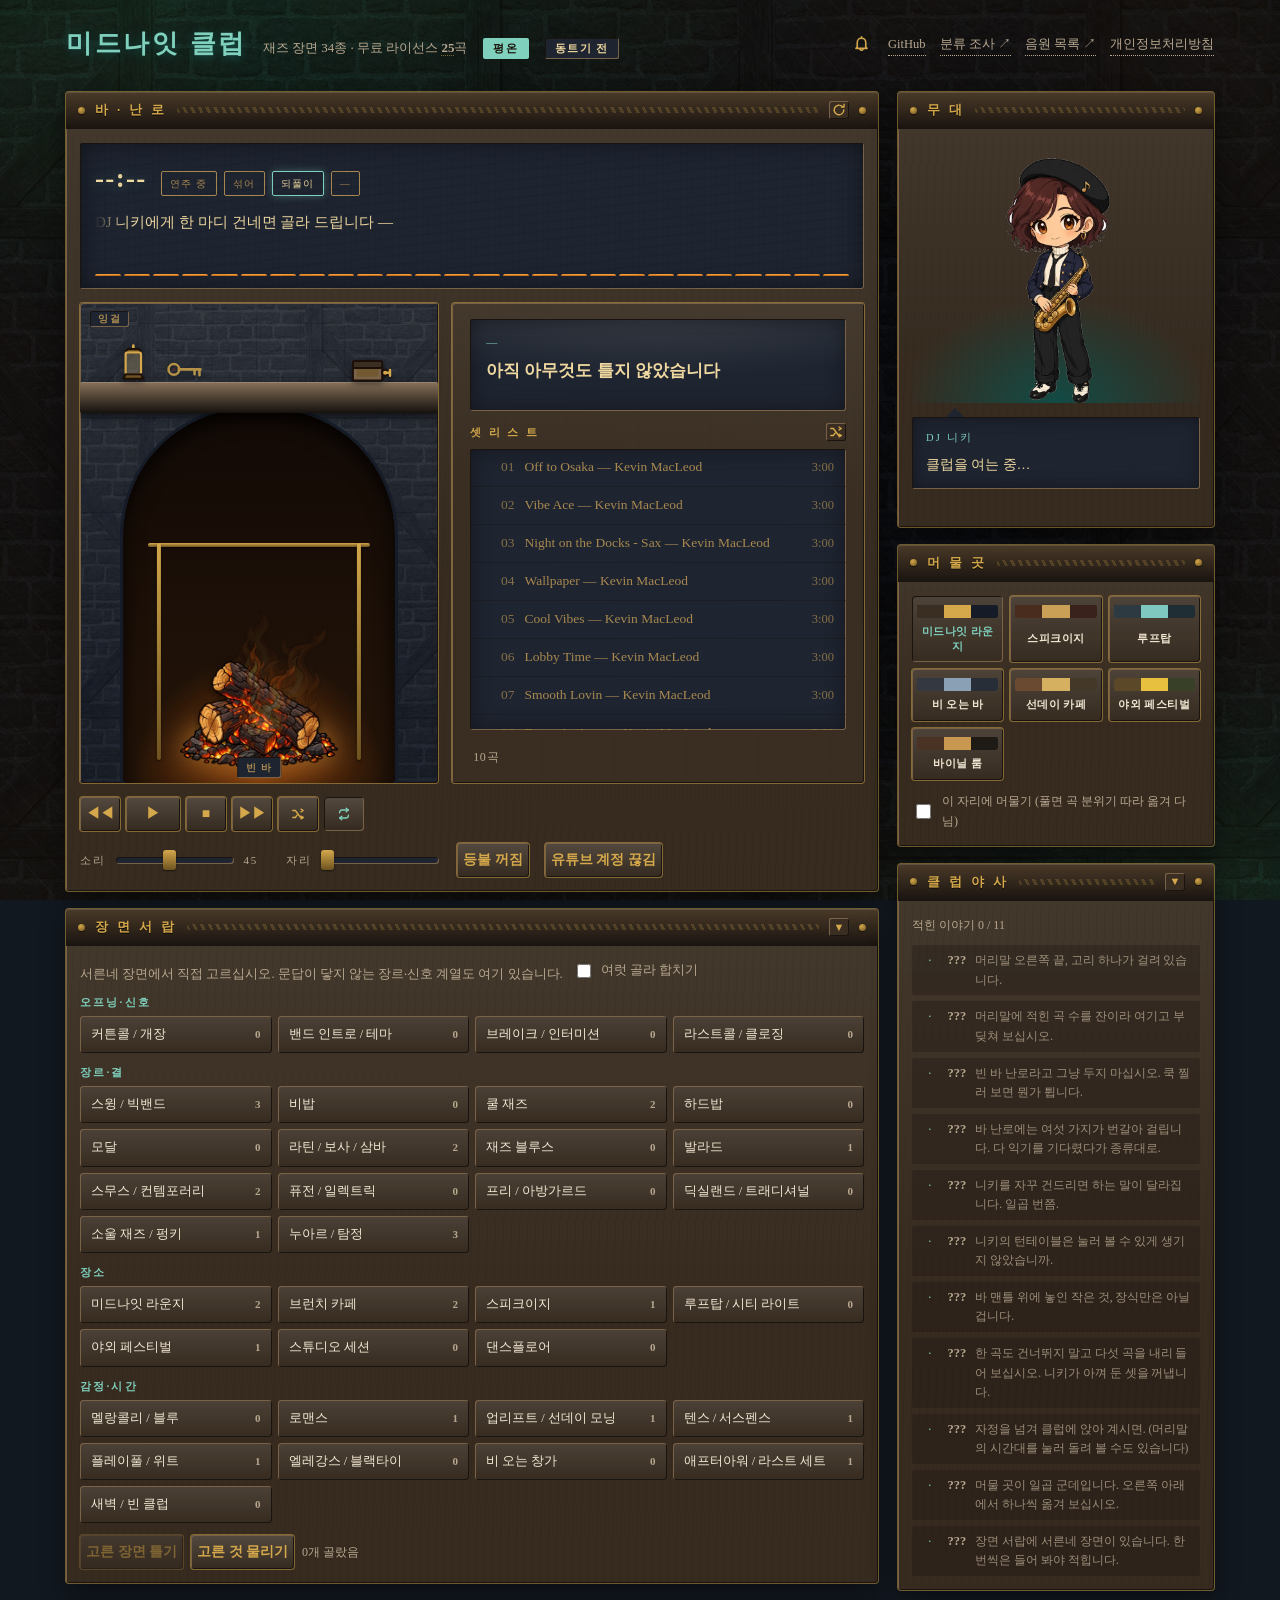
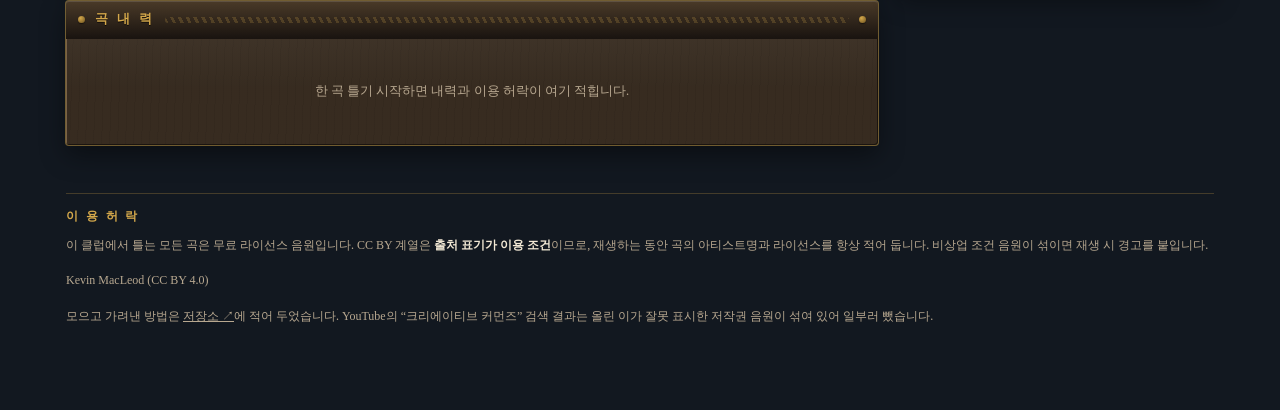
==== index.html @ 1e45d91c "Initial jazz-club remix of rpg-bgm-dj with DJ Nikki. Midnight club shell, 34 jazz scene types, gpt-i" ====
<!DOCTYPE html>
<html lang="ko">
<head>
<meta charset="utf-8">
<meta name="viewport" content="width=device-width, initial-scale=1">
<title>미드나잇 클럽 — 야근용 재즈 BGM DJ</title>
<meta name="description" content="재즈·재즈 인접 분위기 34종을 기반으로, 저작권 문제 없는 무료 라이선스 BGM을 골라 틀어주는 야근용 재즈 BGM DJ. 클럽에 자리 잡은 DJ 니키가 몇 마디 묻고 그 자리에서 셋리스트를 짜 줍니다.">
<meta property="og:title" content="미드나잇 클럽 — DJ 니키">
<meta property="og:description" content="클럽에 앉은 DJ 니키가 골라주는 야근용 재즈 BGM. 머물 곳 7군데, 장면 34종.">
<meta property="og:type" content="website">
<meta property="og:url" content="https://progh2.github.io/jazz-bgm-dj/">
<meta property="og:locale" content="ko_KR">
<meta property="og:image" content="https://progh2.github.io/jazz-bgm-dj/assets/art/promo.jpg">
<meta property="og:image:width" content="1600">
<meta property="og:image:height" content="1000">
<meta name="twitter:card" content="summary_large_image">
<meta name="theme-color" content="#121820">

<!-- 보안 헤더: GitHub Pages는 HTTP 응답 헤더를 설정할 수 없어 meta로 가능한 것만 적용한다.
     frame-ancestors는 meta에서 무시되므로 클릭재킹은 app.js의 프레임 이탈 코드로 막는다.
     HSTS/nosniff/Permissions-Policy는 meta로 지정할 수 없다 (SECURITY.md 참고). -->
<meta http-equiv="Content-Security-Policy" content="
  default-src 'self';
  script-src 'self' https://www.youtube.com https://s.ytimg.com;
  style-src 'self';
  font-src 'self';
  img-src 'self' data: https://i.ytimg.com https://i9.ytimg.com;
  frame-src https://www.youtube-nocookie.com https://www.youtube.com;
  connect-src 'self' https://www.youtube.com https://www.youtube-nocookie.com;
  object-src 'none';
  base-uri 'self';
  form-action 'self';
  upgrade-insecure-requests">
<meta name="referrer" content="strict-origin-when-cross-origin">

<link rel="stylesheet" href="assets/css/tavern.css">
<link rel="icon" href="data:image/svg+xml,<svg xmlns='http://www.w3.org/2000/svg' viewBox='0 0 32 32'><rect width='32' height='32' rx='4' fill='%2333200f'/><path d='M16 25c4 0 7-2.6 7-6 0-4.8-7-11-7-11S9 14.2 9 19c0 3.4 3 6 7 6z' fill='%23d8a544'/></svg>">
</head>
<body>

<a class="skip-link" href="#main">본문으로 건너뛰기</a>

<!-- 화면 낭독기용: 곡이 바뀌면 여기서 읽어 준다 -->
<p id="sr-status" class="sr-only" role="status" aria-live="polite" aria-atomic="true"></p>

<div id="yt-host"><div id="yt-player"></div></div>

<div class="stage">

  <header class="site-head">
    <h1>미드나잇 클럽</h1>
    <span class="tag">재즈 장면 34종 · 무료 라이선스 <strong id="stat-count">—</strong>곡</span>
    <span class="mood-chip" id="mood-chip">평온</span>
    <button class="phase-chip" id="phase-chip" title="지금 클럽의 시각. 눌러서 바꿔 볼 수 있습니다.">—</button>
    <nav class="links">
      <button class="doorbell" id="doorbell" title="문간 종을 울린다" aria-label="문간 종을 울린다"><svg viewBox="0 0 16 16" width="17" height="17" aria-hidden="true" fill="none" stroke="currentColor" stroke-width="1.5" stroke-linecap="round" stroke-linejoin="round"><path d="M4 11V7a4 4 0 0 1 8 0v4l1.2 1.6H2.8z"/><path d="M8 3V1.6"/><path d="M6.6 13.4a1.5 1.5 0 0 0 2.8 0"/></svg></button>
      <a href="https://github.com/progh2/jazz-bgm-dj" target="_blank" rel="noopener">GitHub</a>
      <a href="https://github.com/progh2/jazz-bgm-dj/blob/main/jazz_bgm_by_scene.md" target="_blank" rel="noopener">분류 조사 ↗</a>
      <a href="https://github.com/progh2/jazz-bgm-dj/blob/main/jazz_bgm_free_playlist.md" target="_blank" rel="noopener">음원 목록 ↗</a>
      <a href="privacy.html">개인정보처리방침</a>
    </nav>
  </header>

  <main id="main">

    <!-- 바 난로와 셋리스트 대 -->
    <section class="board" aria-label="바 난로">
      <div class="board-head">
        <span>바 · 난 로</span>
        <span class="rope" aria-hidden="true"></span>
        <button class="board-btn" id="btn-shuffle-all" title="아무 곡이나 마흔 곡 뽑기" aria-label="아무 곡이나 마흔 곡 뽑기"><svg viewBox="0 0 16 16" width="14" height="14" aria-hidden="true" focusable="false" fill="none" stroke="currentColor" stroke-width="1.6" stroke-linecap="round" stroke-linejoin="round"><path d="M13.5 8a5.5 5.5 0 1 1-1.7-4"/><path d="M13.8 1.5v3h-3"/></svg></button>
      </div>
      <div class="board-body">

        <div class="sign">
          <div class="sign-top">
            <span class="sign-time" id="sign-time">--:--</span>
            <div class="sign-tags">
              <span class="sign-tag" id="tag-play">연주 중</span>
              <span class="sign-tag" id="tag-shuffle">섞어</span>
              <span class="sign-tag" id="tag-repeat">되풀이</span>
              <span class="sign-tag" id="tag-scene">—</span>
            </div>
          </div>
          <div class="scroll" id="scroll"><span>클럽을 준비하는 중…</span></div>
          <div class="flames" id="flames" aria-hidden="true"></div>
        </div>

        <div class="hearth-row">
          <div class="hearth" id="hearth" role="button" tabindex="0"
               aria-label="바 난로. 눌러서 불씨를 튀겨 봅니다.">
            <span class="hearth-tag" id="hearth-tag">잉걸</span>
            <!-- 맨틀 위의 태엽 오르골. 장식처럼 놓여 있지만 감아 볼 수 있다.
                 색이 CSS 변수를 물고 있어 머무는 곳을 따라간다. -->
            <!-- 등불 — 화면 켜두기의 상태이자 스위치. 아래 등불 단추와 같은 일을 한다. -->
            <button class="mantel-thing mantel-lantern" id="mantel-lantern" type="button"
                    aria-pressed="false" aria-label="맨틀 위의 등불 — 화면 켜두기"
                    title="등불 — 켜 두면 재생하는 동안 화면이 꺼지지 않습니다">
              <svg viewBox="0 0 26 38" aria-hidden="true">
                <path d="M13 2v4" stroke="var(--metal)" stroke-width="2.4" stroke-linecap="round"/>
                <path d="M6 8h14l-2 -3H8z" fill="var(--metal-dark)" stroke="var(--ink)" stroke-width="1.8" stroke-linejoin="round"/>
                <rect x="6" y="8" width="14" height="20" rx="2"
                      fill="color-mix(in srgb, var(--sign-ink) 26%, transparent)"
                      stroke="var(--metal)" stroke-width="2"/>
                <path class="lamp-flame" d="M13 24c3-3 2.2-6-.1-8-2.2 2-3 5 .1 8z" fill="var(--flame)"/>
                <path d="M6 28h14l2 4H4z" fill="var(--metal-dark)" stroke="var(--ink)" stroke-width="1.8" stroke-linejoin="round"/>
              </svg>
            </button>
            <!-- 놋쇠 열쇠 — 유튜브 계정 연결의 상태이자 스위치. 꽂혀 있으면 연결. -->
            <button class="mantel-thing mantel-key" id="mantel-key" type="button"
                    aria-pressed="false" aria-label="맨틀 위의 열쇠 — 유튜브 계정 연결"
                    title="놋쇠 열쇠 — 유튜브 계정 연결. 프리미엄이면 광고가 빠집니다">
              <svg viewBox="0 0 40 16" aria-hidden="true">
                <circle cx="8" cy="8" r="5.4" fill="none" stroke="var(--metal)" stroke-width="2.6"/>
                <circle class="key-gem" cx="8" cy="8" r="2" fill="#e33"/>
                <path d="M13 8h22M29 8v5M34 8v6" stroke="var(--metal)" stroke-width="2.6" stroke-linecap="round"/>
              </svg>
            </button>
            <button class="mantel-thing" id="mantel-thing" type="button"
                    aria-label="맨틀 위의 태엽 오르골" title="맨틀 위의 작은 상자">
              <svg viewBox="0 0 44 32" aria-hidden="true">
                <rect x="4" y="12" width="30" height="16" rx="2"
                      fill="var(--wood-light)" stroke="var(--ink)" stroke-width="2"/>
                <rect x="4" y="8" width="30" height="7" rx="2"
                      fill="var(--wood)" stroke="var(--ink)" stroke-width="2"/>
                <rect x="8" y="16" width="22" height="8" rx="1"
                      fill="var(--metal-dark)" opacity=".55"/>
                <circle cx="37" cy="20" r="3" fill="var(--metal)" stroke="var(--ink)" stroke-width="1.8"/>
                <path d="M37 20h5" stroke="var(--metal)" stroke-width="2.4" stroke-linecap="round"/>
                <path d="M42 17v6" stroke="var(--metal)" stroke-width="2.4" stroke-linecap="round"/>
              </svg>
            </button>
            <!-- 불이 자리잡는 칸. 난로가 세로로 길어져도 이 칸의 비율은 고정이라
                 장작·걸이대·음식의 자리가 흐트러지지 않는다. 남는 높이는 위쪽
                 여유가 되어 불꽃이 아궁이 천장에 닿지 않는다. -->
            <div class="firebox" aria-hidden="true">
            <div class="sparks"><i></i><i></i><i></i><i></i></div>
            <!-- 불멍용. 불꽃 세 모양을 다섯 자리에 놓되 장작을 사이에 끼운다 —
                 큰 불은 장작 뒤에서 솟고 작은 불이 앞에서 핥아야 깊이가 생긴다.
                 한 장을 반복하면 몇 초만 봐도 같은 실루엣이 도는 게 보인다. -->
            <img class="embers" src="assets/art/hearth-embers.webp" alt="" aria-hidden="true" decoding="async">
            <div class="fire back" aria-hidden="true">
              <img class="f1" src="assets/art/hearth-flame-b.webp" alt="" decoding="async">
              <img class="f2" src="assets/art/hearth-flame-a.webp" alt="" decoding="async">
              <img class="f3" src="assets/art/hearth-flame-c.webp" alt="" decoding="async">
            </div>
            <img class="logs" src="assets/art/hearth-logs.webp" alt="" aria-hidden="true" decoding="async">
            <div class="fire front" aria-hidden="true">
              <img class="f4" src="assets/art/hearth-flame-a.webp" alt="" decoding="async">
              <img class="f5" src="assets/art/hearth-flame-c.webp" alt="" decoding="async">
            </div>
            <!-- 꼬치걸이대. 음식이 공중에 뜨지 않게 받친다. 머무는 곳에 따라
                 쇠 빛이 같이 변해야 해서 그림이 아니라 CSS 로 그린다. -->
            <div class="spit" aria-hidden="true"><i class="bar"></i><i class="leg l"></i><i class="leg r"></i></div>
            <div class="roast" id="roast"></div>
            </div><!-- /firebox -->
            <!-- 난로 그 자리에서 뜨는 한마디. 휴대폰에서는 니키의 말칸이 화면
                 밖에 있어서, 먹었는지 덜 익었는지를 여기서 바로 알려 준다. -->
            <span class="hearth-say" id="hearth-say" role="status" aria-live="polite"></span>
            <span class="hearth-dish" id="hearth-dish">빈 바</span>
          </div>

          <div class="lectern">
            <!-- 셋리스트는 여기, 카드 아래 — 난로가 세로로 길어지며 남던 자리다 -->
            <div class="parchment" id="parchment">
              <span class="scene-name" id="pc-scene">—</span>
              <p class="song" id="pc-song">아직 아무것도 틀지 않았습니다</p>
              <span class="by" id="pc-by"></span>
              <div class="meta" id="pc-meta"></div>
              <a class="pc-src" id="pc-src" href="#" target="_blank"
                 rel="noopener noreferrer external" hidden>원곡 들으러 가기 ↗</a>
            </div>
            <div class="list-head">
              <span>셋 리 스 트</span>
              <button class="board-btn" id="btn-reshuffle" title="순서 섞기" aria-label="순서 섞기"><svg viewBox="0 0 16 16" width="14" height="14" aria-hidden="true" focusable="false" fill="none" stroke="currentColor" stroke-width="1.6" stroke-linecap="round" stroke-linejoin="round"><path d="M2 4h3l6 8h3"/><path d="M2 12h3l2.2-3"/><path d="M11.5 2.5 14 4l-2.5 1.5"/><path d="M11.5 10.5 14 12l-2.5 1.5"/></svg></button>
            </div>
            <div class="songlist" id="songlist" role="listbox" aria-label="셋리스트" tabindex="0"></div>
            <div class="list-foot">
              <span id="list-count">0곡</span>
              <span id="list-desc"></span>
            </div>
          </div>
        </div>

        <div class="controls">
          <button class="tbtn" id="btn-prev"  title="앞 곡"   aria-label="앞 곡">◀◀</button>
          <button class="tbtn wide" id="btn-play" title="재생/멈추기" aria-label="재생">▶</button>
          <button class="tbtn" id="btn-stop"  title="그만"    aria-label="그만">■</button>
          <button class="tbtn" id="btn-next"  title="다음 곡" aria-label="다음 곡">▶▶</button>
          <button class="tbtn" id="btn-shuffle" title="순서 섞기" aria-label="순서 섞기" aria-pressed="false"><svg viewBox="0 0 16 16" width="14" height="14" aria-hidden="true" focusable="false" fill="none" stroke="currentColor" stroke-width="1.6" stroke-linecap="round" stroke-linejoin="round"><path d="M2 4h3l6 8h3"/><path d="M2 12h3l2.2-3"/><path d="M11.5 2.5 14 4l-2.5 1.5"/><path d="M11.5 10.5 14 12l-2.5 1.5"/></svg></button>
          <button class="tbtn" id="btn-repeat"  title="되풀이"   aria-label="되풀이" aria-pressed="true"><svg viewBox="0 0 16 16" width="14" height="14" aria-hidden="true" focusable="false" fill="none" stroke="currentColor" stroke-width="1.6" stroke-linecap="round" stroke-linejoin="round"><path d="M3 6.5V6a2.5 2.5 0 0 1 2.5-2.5H13"/><path d="M10.5 1.5 13 3.5l-2.5 2"/><path d="M13 9.5V10a2.5 2.5 0 0 1-2.5 2.5H3"/><path d="M5.5 14.5 3 12.5l2.5-2"/></svg></button>
        </div>

        <div class="dials">
          <label class="dial">소리
            <input type="range" id="vol" min="0" max="100" value="45" aria-label="소리 크기">
            <span id="vol-num" class="vol-num">45</span>
          </label>
          <label class="dial">자리
            <input type="range" id="seek" min="0" max="1000" value="0" aria-label="재생 위치">
          </label>
          <button class="tbtn" id="btn-wakelock" type="button" aria-pressed="false"
                  title="재생하는 동안 화면이 꺼지지 않게 합니다. 휴대폰에서 화면이 꺼지면 소리가 멎기 때문입니다.">
            등불 <span id="wake-state">꺼짐</span>
          </button>
          <button class="tbtn" id="btn-ytaccount" type="button" aria-pressed="false"
                  title="유튜브 로그인을 임베드에 연결합니다. 프리미엄 계정이면 광고가 빠집니다. 켜면 시청 기록이 내 유튜브 계정에 남습니다.">
            유튜브 계정 <span id="ytacct-state">끊김</span>
          </button>
        </div>

        <p class="mobile-note" id="mobile-note" hidden>
          휴대폰에서는 <strong>다른 앱으로 넘어가면 노래가 멎을 수 있습니다.</strong>
          YouTube가 백그라운드 재생을 Premium 기능으로 묶어 둔 탓입니다.
          Premium 계정이라면 위의 <strong>유튜브 계정</strong>을 연결해 보세요 —
          광고가 빠지고, 삼성 인터넷에서는 백그라운드 재생도 됩니다
          (멎으면 알림의 작은 재생 단추를 한 번 눌러 주세요).
          화면이 꺼져서 멎는 것은 <strong>등불</strong>로 막을 수 있습니다.
          <a href="https://github.com/progh2/jazz-bgm-dj/blob/main/SECURITY.md" target="_blank" rel="noopener">자세히 ↗</a>
        </p>

      </div>
    </section>


    <!-- 장면 서랍 -->
    <section class="board" aria-label="장면 고르기">
      <div class="board-head">
        <span>장 면 서 랍</span>
        <span class="rope" aria-hidden="true"></span>
        <button class="board-btn" id="btn-scenes-toggle" aria-expanded="false"
                aria-controls="scene-browser" title="열기/닫기">▼</button>
      </div>
      <div class="board-body">
        <p class="scene-intro">
          서른네 장면에서 직접 고르십시오. 문답이 닿지 않는 장르·신호 계열도 여기 있습니다.
          <label class="scene-multi">
            <input type="checkbox" id="scene-multi"> 여럿 골라 합치기
          </label>
        </p>
        <div id="scene-browser" class="scene-browser" hidden></div>
        <div class="scene-actions" id="scene-actions" hidden>
          <button class="tbtn" id="btn-scene-play" type="button">고른 장면 틀기</button>
          <button class="tbtn" id="btn-scene-clear" type="button">고른 것 물리기</button>
          <span class="scene-picked" id="scene-picked">0개 골랐음</span>
        </div>
      </div>
    </section>

    <!-- 곡 내력 -->
    <section class="board" aria-label="곡 내력">
      <div class="board-head"><span>곡 내 력</span><span class="rope" aria-hidden="true"></span></div>
      <div class="board-body ledger" id="ledger">
        <p class="empty">한 곡 틀기 시작하면 내력과 이용 허락이 여기 적힙니다.</p>
      </div>
    </section>

  </main>

  <!-- ===== 무대 ===== -->
  <aside class="stage-side">

    <section class="board" aria-label="DJ 니키">
      <div class="board-head"><span>무 대</span><span class="rope" aria-hidden="true"></span></div>
      <div class="board-body">
        <div class="bard-wrap">
          <div class="bard-stage" id="bard-stage" data-state="idle"
               role="button" tabindex="0" aria-label="DJ 니키에게 말을 건다"></div>
          <!-- 턴테이블 자리. DJ가 그림이 된 뒤로 눌러 볼 만한 요소가 따로 없어서,
               그림에서 덱이 있는 칸에 투명한 단추를 얹는다. 무대의 innerHTML 은
               상태가 바뀔 때마다 갈리므로 안에 두지 않고 형제로 둔다. -->
          <button class="lute-spot" id="lute-spot" type="button"
                  aria-label="니키의 턴테이블을 건드려 셋을 청한다"
                  title="턴테이블을 건드려 본다 — 니키가 지금 시각에 어울리는 셋리스트를 짜 줍니다"></button>
        </div>
        <div class="note" id="note">
          <span class="who" id="bard-name">DJ 니키</span>
          <span id="note-text">클럽을 여는 중…</span>
        </div>
        <div class="ask" id="ask"></div>
        <div class="ask-beads" id="ask-beads" aria-hidden="true"></div>
      </div>
    </section>

    <section class="board" aria-label="머물 곳">
      <div class="board-head"><span>머 물 곳</span><span class="rope" aria-hidden="true"></span></div>
      <div class="board-body">
        <div class="hall-grid" id="hall-grid"></div>
        <label class="hall-lock">
          <input type="checkbox" id="hall-lock">
          <span>이 자리에 머물기 (풀면 곡 분위기 따라 옮겨 다님)</span>
        </label>
      </div>
    </section>

    <section class="board" aria-label="클럽 야사">
      <div class="board-head">
        <span>클 럽 야 사</span>
        <span class="rope" aria-hidden="true"></span>
        <button class="board-btn" id="btn-ledger-toggle" aria-expanded="false"
                aria-controls="secret-list" title="열기/닫기">▼</button>
      </div>
      <div class="board-body">
        <p class="secret-count" id="secret-count">— / —</p>
        <div class="ledger-secrets" id="secret-list" hidden></div>
      </div>
    </section>

  </aside>

  <footer class="credits">
    <h2>이 용 허 락</h2>
    <p>
      이 클럽에서 틀는 모든 곡은 무료 라이선스 음원입니다. CC BY 계열은 <strong>출처 표기가 이용 조건</strong>이므로,
      재생하는 동안 곡의 아티스트명과 라이선스를 항상 적어 둡니다.
      비상업 조건 음원이 섞이면 재생 시 경고를 붙입니다.
    </p>
    <p id="credit-list"></p>
    <p>
      모으고 가려낸 방법은 <a href="https://github.com/progh2/jazz-bgm-dj" target="_blank" rel="noopener">저장소 ↗</a>에 적어 두었습니다.
      YouTube의 “크리에이티브 커먼즈” 검색 결과는 올린 이가 잘못 표시한 저작권 음원이 섞여 있어 일부러 뺐습니다.
    </p>
  </footer>

</div>

<script src="https://www.youtube.com/iframe_api"></script>
<script type="module" src="assets/js/app.js"></script>
</body>
</html>
---- assets/css/tavern.css ----
/* tavern.css — 미드나잇 재즈 클럽.
 *
 * 재질은 나무와 돌 둘뿐이다. 나뭇결은 각도를 달리한 repeating-linear-gradient 를 겹쳐 내고,
 * 돌은 그림 한 장(assets/art/wall-stone.webp)을 soft-light 로 얹어 결만 빌려 온다.
 * 색은 여전히 --stone-dark 가 내므로, 그림을 깔아도 일곱 장소를 그대로 갈아입는다.
 *
 * 조명 원칙 하나: **글자와 가구는 어둡게 하지 않는다.** (assets/js/hearth.js 참고)
 * 새벽에 켜 두고 일하는 쓰임이라 분위기 낸다고 읽기 어려워지면 앞뒤가 바뀐다.
 * 어두워지는 것은 벽과 클럽 가장자리뿐이다.
 *
 * 기본값은 미드나잇 라운지(navy/amber). halls.js 가 덮어쓴다.
 */

:root {
  /* 장소가 덮어쓴다 (assets/js/halls.js) — midnight_lounge 기본 */
  --wood:       #3a2e22;
  --wood-light: #7a6248;
  --wood-dark:  #1a1410;
  --stone:      #2a3344;
  --stone-dark: #151c28;
  --metal:      #d4a84b;
  --metal-dark: #6e5320;
  --sign-bg:    #1e2430;
  --sign-ink:   #f0d9a0;
  --sign-dim:   #a88850;
  --beam:       linear-gradient(180deg, #4a3a28, #1a1410);
  --text:       #f2e8d4;
  --text-dim:   #b8a890;
  --page-bg:    #121820;

  /* 분위기가 덮어쓴다 (assets/js/moods.js) */
  --accent:      #d8a544;
  --accent-deep: #4a2f10;
  --accent-glow: #ffe1a4;
  --ember:       #b55a1e;
  /* 불꽃은 장소가 정한다. 분위기(무드) 색을 따라가면 청록색 불이 되어 버린다. */
  --flame:       #ffb445;
  --flame-low:   #c25a12;

  --ink: #1b0f07;

  /* 모서리 — 나무에 닿는 빛과 그늘 */
  --edge-out: inset 1px 1px 0 var(--wood-light), inset -1px -1px 0 var(--wood-dark);
  --edge-in:  inset -1px -1px 0 var(--wood-light), inset 1px 1px 0 var(--wood-dark);
  --gilt: 0 0 0 1px color-mix(in srgb, var(--metal) 50%, transparent);

  /* 글꼴 되돌림은 글자 단위로 일어난다 — 한글은 앞쪽 명조에서 받고,
     앞쪽 한글 글꼴에 없는 가나·한자는 뒤쪽 일본어 명조로 넘어간다.
     곡의 절반 가까이가 일본 작곡가 것이라 일본어 명조가 반드시 있어야 한다.
     (魔王魂 · 森田交一 · しゃろう …) 없으면 제목이 네모로 뜬다.
     자체 호스팅은 하지 않는다. 서브셋해도 한자 때문에 한 벌에 500KB 라
     페이지 전체(140KB)보다 무거워진다. */
  --font-ko: "Iropke Batang", "Noto Serif KR", "Noto Serif CJK KR",
             "Nanum Myeongjo", "Apple SD Gothic Neo", "Batang";
  --font-ja: "Hiragino Mincho ProN", "Hiragino Mincho Pro", "Yu Mincho", "YuMincho",
             "Noto Serif JP", "Noto Serif CJK JP", "Source Han Serif JP",
             "IPAexMincho", "MS PMincho", "MS Mincho";

  --font-display: var(--font-ko), var(--font-ja), "Times New Roman", serif;
  --font-body: var(--font-ko), var(--font-ja), "Malgun Gothic", serif;
  --ease: cubic-bezier(0.2, 0.7, 0.3, 1);

  /* 시각이 정한다 (assets/js/hearth.js). 0 = 한낮, 1 = 한밤. */
  --night: 0;
}

* { box-sizing: border-box; }

html, body {
  margin: 0;
  min-height: 100%;
  background: var(--page-bg);
  color: var(--text);
  font-family: var(--font-body);
  font-size: 15px;
  line-height: 1.7;
  transition: background-color 1.4s var(--ease), color .6s var(--ease);
}

/* ── 벽: 돌을 쌓고 나뭇결을 얹는다 ─────────────────────────── */
body::before {
  content: "";
  position: fixed;
  inset: 0;
  z-index: 0;
  pointer-events: none;
  background-color: var(--stone-dark);
  background-image:
    /* 돌 재질 (assets/art/wall-stone.webp). soft-light 로 얹어 밝고 어두운 결만
       빌려 온다 — 색은 밑의 --stone-dark 가 내므로 일곱 장소를 그대로 갈아입는다. */
    url("../art/wall-stone.webp"),
    /* 밤이 되면 벽만 어두워진다 */
    linear-gradient(rgba(12, 6, 2, calc(.34 * var(--night))), rgba(12, 6, 2, calc(.34 * var(--night)))),
    /* 바 난로와 창에서 오는 빛 */
    radial-gradient(90% 70% at 12% -6%, var(--accent-deep) 0%, transparent 60%),
    radial-gradient(80% 70% at 104% 108%, var(--accent-deep) 0%, transparent 56%),
    /* 나뭇결 두 겹 */
    repeating-linear-gradient(48deg, rgba(255,255,255,.026) 0 2px, transparent 2px 21px),
    repeating-linear-gradient(-48deg, rgba(0,0,0,.05) 0 2px, transparent 2px 21px),
    /* 돌 이음매 */
    repeating-linear-gradient(0deg, rgba(0,0,0,.07) 0 1px, transparent 1px 74px),
    repeating-linear-gradient(90deg, rgba(0,0,0,.05) 0 1px, transparent 1px 118px);
  background-size: 620px 620px, auto, auto, auto, auto, auto, auto, auto;
  background-repeat: repeat, no-repeat, no-repeat, no-repeat, repeat, repeat, repeat, repeat;
  background-blend-mode: soft-light, normal, normal, normal, normal, normal, normal, normal;
  transition: background-color 1.6s var(--ease);
}

/* 바 난로 불 — 밤에 가장자리를 데운다 */
body::after {
  content: "";
  position: fixed;
  inset: 0;
  z-index: 0;
  pointer-events: none;
  box-shadow: inset 0 0 26vmax 9vmax rgba(255, 152, 56, calc(.10 * var(--night)));
  opacity: 1;
  transition: box-shadow 1.6s var(--ease);
}
:root[data-lit="true"] body::after { animation: hearthBreath 7s ease-in-out infinite; }
@keyframes hearthBreath {
  0%, 100% { box-shadow: inset 0 0 26vmax 9vmax rgba(255, 152, 56, calc(.10 * var(--night))); }
  50%      { box-shadow: inset 0 0 30vmax 11vmax rgba(255, 168, 74, calc(.15 * var(--night))); }
}

.stage {
  position: relative;
  z-index: 1;
  max-width: 1180px;
  margin: 0 auto;
  padding: 22px 16px 70px;
  display: grid;
  grid-template-columns: minmax(0, 1fr) 316px;
  gap: 20px;
  align-items: start;
}

/* ── 가구: 나무 판을 짜 맞춘 것 ─────────────────────────────── */
.board {
  background:
    linear-gradient(180deg, rgba(255,255,255,.05), rgba(0,0,0,.06) 60%),
    repeating-linear-gradient(92deg, rgba(0,0,0,.055) 0 1px, transparent 1px 8px),
    var(--wood);
  box-shadow: var(--edge-out), var(--gilt), 0 10px 26px rgba(0,0,0,.42);
  border-radius: 3px;
  margin-bottom: 18px;
  transition: background-color 1s var(--ease);
}

/* 가로대 — 창틀 대신 들보 */
.board-head {
  background: var(--beam);
  padding: 7px 12px;
  display: flex;
  align-items: center;
  gap: 10px;
  font-family: var(--font-display);
  font-size: 13px;
  font-weight: 700;
  letter-spacing: .22em;
  color: var(--metal);
  text-shadow: 0 1px 0 rgba(0,0,0,.65);
  border-bottom: 1px solid var(--wood-dark);
  box-shadow: inset 0 1px 0 rgba(255,255,255,.12);
  user-select: none;
  border-radius: 3px 3px 0 0;
}
/* 들보에 박은 못 */
.board-head::before,
.board-head::after {
  content: "";
  width: 7px; height: 7px;
  border-radius: 50%;
  background: radial-gradient(circle at 35% 30%, var(--metal), var(--metal-dark));
  box-shadow: 0 1px 1px rgba(0,0,0,.5);
  flex: none;
}
.board-head .rope {
  flex: 1;
  height: 6px;
  background: repeating-linear-gradient(64deg,
    color-mix(in srgb, var(--metal) 42%, transparent) 0 3px, transparent 3px 7px);
  opacity: .5;
  border-radius: 3px;
}
.board-body { padding: 14px; }

.board-btn {
  width: 20px; height: 18px;
  background: var(--wood);
  box-shadow: var(--edge-out);
  border: 0;
  color: var(--metal);
  font: 700 11px/1 var(--font-display);
  cursor: pointer;
  padding: 0;
  border-radius: 2px;
  flex: none;
}
.board-btn:active { box-shadow: var(--edge-in); }
.board-btn:focus-visible { outline: 2px solid var(--accent); outline-offset: 1px; }

/* ── 나무 팻말: 지금 무슨 노래인지 ──────────────────────────── */
.sign {
  background:
    repeating-linear-gradient(90deg, rgba(0,0,0,.05) 0 1px, transparent 1px 6px),
    var(--sign-bg);
  box-shadow: var(--edge-in), inset 0 0 22px rgba(0,0,0,.5);
  padding: 13px 15px;
  color: var(--sign-ink);
  position: relative;
  overflow: hidden;
  border-radius: 2px;
}
/* 인두로 지진 자국 */
.sign::after {
  content: "";
  position: absolute; inset: 0;
  background: repeating-linear-gradient(174deg, rgba(0,0,0,.05) 0 2px, transparent 2px 9px);
  pointer-events: none;
}

.sign-top {
  display: flex;
  align-items: baseline;
  gap: 14px;
  margin-bottom: 8px;
  flex-wrap: wrap;
}
.sign-time {
  font-family: var(--font-display);
  font-size: 27px;
  font-weight: 700;
  letter-spacing: .05em;
  font-variant-numeric: tabular-nums;
  text-shadow: 0 0 14px color-mix(in srgb, var(--accent) 45%, transparent);
}
.sign-tags { display: flex; gap: 7px; flex-wrap: wrap; }
.sign-tag {
  font-family: var(--font-display);
  font-size: 10px;
  letter-spacing: .14em;
  padding: 3px 8px;
  border: 1px solid var(--sign-dim);
  color: var(--sign-dim);
  border-radius: 2px;
}
.sign-tag.on {
  color: var(--sign-ink);
  border-color: var(--accent);
  box-shadow: 0 0 9px color-mix(in srgb, var(--accent) 35%, transparent);
}

/* 흐르는 곡목 */
.scroll {
  overflow: hidden;
  white-space: nowrap;
  font-size: 15px;
  height: 22px;
  position: relative;
  mask-image: linear-gradient(90deg, transparent, #000 4%, #000 96%, transparent);
}
.scroll > span {
  display: inline-block;
  padding-left: 100%;
  animation: scrollBy 20s linear infinite;
}
.scroll.short > span { padding-left: 0; animation: none; }
@keyframes scrollBy { to { transform: translateX(-100%); } }

/* 소리결 — 촛불처럼 흔들리는 막대 */
.flames {
  display: flex;
  align-items: flex-end;
  gap: 3px;
  height: 34px;
  margin-top: 10px;
}
.flames i {
  flex: 1;
  display: block;
  height: 8%;
  border-radius: 2px 2px 0 0;
  background: linear-gradient(180deg, var(--flame), var(--flame-low));
  transition: height .12s linear;
}

/* ── 바 난로: 재생 중이면 타오른다 ─────────────────────────────── */
.hearth-row {
  display: grid;
  grid-template-columns: 1fr 1.15fr;
  gap: 14px;
  margin-top: 14px;
}

.hearth {
  position: relative;
  /* 세로로 길다. 불을 바라보라고 있는 자리라 정사각으로는 갑갑하다.
     다만 너무 길면 위쪽이 빈 아치만 된다 — 그 높이는 걸이대를 올려서 쓴다. */
  aspect-ratio: 1 / 1.34;
  container-type: size;   /* .firebox 가 cqw/cqh 로 이 칸을 잰다 */
  border-radius: 3px;
  display: grid;
  place-items: end center;
  overflow: hidden;
  cursor: pointer;
  /* 벽난로를 두른 돌 — 벽과 같은 재질을 소축척으로 얹어 결을 맞춘다 */
  background:
    url("../art/wall-stone.webp"),
    repeating-linear-gradient(0deg,  rgba(0,0,0,.10) 0 1px, transparent 1px 27px),
    repeating-linear-gradient(90deg, rgba(0,0,0,.08) 0 1px, transparent 1px 44px),
    linear-gradient(180deg, color-mix(in srgb, var(--stone) 88%, #fff 12%), var(--stone));
  background-size: 300px 300px, auto, auto, auto;
  background-blend-mode: soft-light, normal, normal, normal;
  box-shadow: var(--edge-out), var(--gilt);
}
/* 아궁이 — 안쪽으로 파인 아치 */
.hearth::before {
  content: "";
  position: absolute;
  left: 12%; right: 12%; bottom: 0;
  height: 78%;
  border-radius: 46% 46% 4px 4px / 34% 34% 4px 4px;
  /* 아궁이 속 불빛. 밤이 깊을수록 짙어진다 — 한밤의 불멍이 이 재생기의 쓰임이다. */
  background:
    radial-gradient(70% 52% at 50% 100%,
      color-mix(in srgb, var(--flame-low) calc(46% + 34% * var(--night)), transparent) 0%, transparent 66%),
    linear-gradient(180deg, #120a06, #241408);
  box-shadow: inset 0 8px 20px rgba(0,0,0,.8), 0 0 0 3px var(--stone-dark);
}
/* 아궁이 위 맨틀 — 벽면을 가로지르는 선반. 예전에는 아치와 사이가 떠서
   허공에 매달린 널빤지처럼 보였다. 어귀 꼭대기(위에서 22%)에 살짝 겹치게
   내려 걸치면 벽에 박아 넣은 선반으로 읽힌다. */
.hearth::after {
  content: "";
  position: absolute;
  left: 0; right: 0;
  top: 16.5%;
  height: 6.5%;
  border-radius: 2px;
  background:
    linear-gradient(180deg, rgba(255,255,255,.10), rgba(0,0,0,.14)),
    linear-gradient(180deg, var(--wood-light), var(--wood-dark));
  box-shadow: 0 3px 7px rgba(0,0,0,.55), inset 0 1px 0 rgba(255,255,255,.14);
}
.hearth:focus-visible { outline: 2px solid var(--accent); outline-offset: -2px; }

/* 맨틀 위의 오르골 — 선반(top 16.5%) 위에 올라앉는다 */
.mantel-thing {
  position: absolute;
  top: 16.5%;
  right: 13%;
  width: clamp(30px, 12%, 46px);
  translate: 0 -92%;          /* 바닥만 선반에 걸치고 몸은 위로 */
  padding: 0;
  border: 0;
  background: transparent;
  cursor: pointer;
  z-index: 2;
  filter: drop-shadow(0 2px 3px rgba(0,0,0,.5));
  transition: filter .2s;
}
.mantel-thing svg { display: block; width: 100%; height: auto; }

/* 등불 — 왼쪽. 켜지면 불꽃이 살고 유리가 물든다. */
.mantel-lantern { left: 11%; right: auto; width: clamp(20px, 8%, 30px); }
.mantel-lantern .lamp-flame { opacity: 0; transition: opacity .3s var(--ease); }
.mantel-lantern[aria-pressed="true"] .lamp-flame { opacity: 1; }
.mantel-lantern[aria-pressed="true"] {
  filter: drop-shadow(0 2px 3px rgba(0,0,0,.5))
          drop-shadow(0 0 8px color-mix(in srgb, var(--flame) 65%, transparent));
}

/* 놋쇠 열쇠 — 등불 옆. 꽂혀 있으면(연결) 홈의 붉은 보석이 빛난다. */
.mantel-key { left: 24%; right: auto; width: clamp(26px, 11%, 42px); translate: 0 -130%; }
.mantel-key .key-gem { opacity: .18; transition: opacity .3s var(--ease); }
.mantel-key[aria-pressed="true"] .key-gem { opacity: 1; }
.mantel-key[aria-pressed="true"] {
  filter: drop-shadow(0 2px 3px rgba(0,0,0,.5))
          drop-shadow(0 0 7px rgba(238, 51, 51, .5));
}
.mantel-key[aria-pressed="false"] { opacity: .82; }
.mantel-thing:hover { filter: drop-shadow(0 2px 3px rgba(0,0,0,.5))
  drop-shadow(0 0 7px color-mix(in srgb, var(--accent-glow) 55%, transparent)); }
.mantel-thing:focus-visible { outline: 2px solid var(--accent); outline-offset: 2px; }
/* 감을 때 태엽이 도는 느낌으로 까딱 */
.mantel-thing.wound { animation: windUp .5s var(--ease); }
@keyframes windUp {
  0%, 100% { rotate: 0deg; }
  30%      { rotate: -6deg; }
  65%      { rotate: 4deg; }
}

/* 장작 */
/* 장작·잉걸·불꽃은 그림이다 (assets/art/hearth-*.webp).
   흔들림은 그림에 굽지 않고 CSS 가 얹는다.

   이 난로는 틀어 놓고 바라보라고 있는 것이라(불멍) 반복이 드러나면 안 된다.
   그래서 불꽃을 세 모양으로 뽑아 다섯 자리에 뒤에서 앞으로 겹치고,
   주기를 2.3 · 1.9 · 1.7 · 1.3 · 1.1 초로 서로 안 나누어떨어지게 두었다.
   최소공배수가 길어 같은 모양이 다시 맞아떨어지는 데 한참 걸린다. */

/* 잉걸 바닥 — 장작보다 넓고 낮게 깔려 밑동에서 새어 나온다.
   불을 안 지핀 시간대에도 이것만은 남아 난로가 빈 상자로 보이지 않게 한다. */
.embers {
  position: absolute;
  bottom: 4%;
  left: 50%;
  translate: -50% 0;
  width: 44%;
  z-index: 1;
  pointer-events: none;
  filter: drop-shadow(0 0 13px color-mix(in srgb, var(--flame) 50%, transparent));
  animation: emberGlow 6.5s ease-in-out infinite;
}
@keyframes emberGlow { 0%, 100% { opacity: .72; } 50% { opacity: 1; } }
.hearth.burning .embers { animation-duration: 4.2s; }

.logs {
  position: absolute;
  bottom: 7%;
  left: 50%;
  translate: -50% 0;
  width: 34%;
  z-index: 3;
  filter: drop-shadow(0 2px 4px rgba(0,0,0,.6));
  pointer-events: none;
}

/* 불꽃 */
.fire {
  position: absolute;
  bottom: 12%;
  left: 50%;
  translate: -50% 0;
  width: 46%;
  height: 44%;
  opacity: .2;
  pointer-events: none;
  transition: opacity 1.1s var(--ease);
}
.fire.back  { z-index: 2; }   /* 장작 뒤에서 솟는 큰 불 */
.fire.front { z-index: 4; }   /* 장작 앞을 핥는 작은 불 */
.fire img {
  position: absolute;
  bottom: 0;
  left: 50%;
  width: auto;
  transform-origin: 50% 100%;
}
/* 뒤에서 앞으로. 뒤는 크고 어둡고 느리게, 앞은 작고 밝고 빠르게 — 깊이가 생긴다. */
/* 뒷불은 장작 뒤에서 은은히 받치는 몫이다. 너무 키우면 배경이 아니라
   주인공이 되어 난로 전체가 불기둥처럼 보인다. */
.fire .f1 { height: 74%; opacity: .42; translate: -50% 0; filter: saturate(.65) brightness(.66); }
.fire .f2 { height: 60%; opacity: .5;  translate: -84% 0; filter: saturate(.8) brightness(.8); }
.fire .f3 { height: 66%; opacity: .5;  translate: -16% 0; filter: saturate(.8) brightness(.8); }
.fire .f4 { height: 56%;  opacity: .9; translate: -64% 0; }
.fire .f5 { height: 44%;  opacity: 1;  translate: -32% 0; }

.hearth.burning .fire { opacity: 1; }
.hearth.burning .fire .f1 { animation: flickerA 2.3s ease-in-out infinite; }
.hearth.burning .fire .f2 { animation: flickerB 1.9s ease-in-out infinite .3s; }
.hearth.burning .fire .f3 { animation: flickerA 1.7s ease-in-out infinite .7s; }
.hearth.burning .fire .f4 { animation: flickerB 1.3s ease-in-out infinite .2s; }
.hearth.burning .fire .f5 { animation: flickerA 1.1s ease-in-out infinite .5s; }
@keyframes flickerA {
  0%, 100% { transform: scaleY(1) scaleX(1) skewX(0deg); }
  28%      { transform: scaleY(1.16) scaleX(.9) skewX(4deg); }
  62%      { transform: scaleY(.9) scaleX(1.08) skewX(-4deg); }
}
@keyframes flickerB {
  0%, 100% { transform: scaleY(1) scaleX(1) skewX(0deg); }
  35%      { transform: scaleY(.88) scaleX(1.1) skewX(-5deg); }
  70%      { transform: scaleY(1.2) scaleX(.92) skewX(3deg); }
}


/* 잉걸 — 불씨가 위로 */
.sparks { position: absolute; inset: 0; pointer-events: none; z-index: 3; }
.sparks i {
  position: absolute;
  bottom: 20%;
  width: 3px; height: 3px;
  border-radius: 50%;
  background: var(--flame);
  opacity: 0;
}
.hearth.burning .sparks i { animation: rise 3.4s linear infinite; }
.sparks i:nth-child(1) { left: 38%; animation-delay: 0s; }
.sparks i:nth-child(2) { left: 50%; animation-delay: 1.1s; }
.sparks i:nth-child(3) { left: 60%; animation-delay: 2.2s; }
.sparks i:nth-child(4) { left: 45%; animation-delay: 1.7s; }
@keyframes rise {
  0%   { opacity: 0; transform: translateY(0) translateX(0) scale(1); }
  12%  { opacity: 1; }
  100% { opacity: 0; transform: translateY(-190px) translateX(18px) scale(.4); }
}
/* 쿡 찔렀을 때 한 번 튀는 불씨 */
.hearth.poked .sparks i { animation: rise 1.1s linear 1; }

.hearth-tag {
  position: absolute;
  top: 8px; left: 10px;
  z-index: 2;
  padding: 3px 8px;
  background: var(--sign-bg);
  box-shadow: var(--edge-in);
  font: 700 10px/1 var(--font-display);
  letter-spacing: .16em;
  color: var(--sign-dim);
  border-radius: 2px;
}
.hearth.burning .hearth-tag { color: var(--sign-ink); }

/* ── 악보대: 양피지에 지금 곡을 적어 둔다 ───────────────────── */
.lectern {
  position: relative;
  border-radius: 3px;
  padding: 16px 18px;
  display: flex;
  flex-direction: column;
  justify-content: stretch;
  gap: 8px;
  /* 높이는 난로가 정한다. height:0 이 없으면 셋리스트 마흔 줄이 그리드 줄
     높이를 되정의해서(내용→줄→내용 순환) 판이 1800px 까지 자란다 —
     내용을 줄 높이 계산에서 빼고, min-height 로 난로 높이만 받는다. */
  height: 0;
  min-height: 100%;
  background:
    linear-gradient(184deg, rgba(255,255,255,.06), transparent 40%),
    repeating-linear-gradient(91deg, rgba(0,0,0,.035) 0 1px, transparent 1px 9px),
    var(--wood);
  box-shadow: var(--edge-out), var(--gilt);
  overflow: hidden;
}

.parchment {
  flex: none;
  display: flex;
  flex-direction: column;
  justify-content: center;
  background:
    radial-gradient(120% 90% at 50% 0%, rgba(255,246,224,.10), transparent 70%),
    repeating-linear-gradient(178deg, rgba(0,0,0,.035) 0 1px, transparent 1px 11px),
    var(--sign-bg);
  box-shadow: var(--edge-in), inset 0 0 20px rgba(0,0,0,.42);
  border-radius: 2px;
  padding: 14px 16px;
  color: var(--sign-ink);
  transform-origin: 50% 0%;
  transition: opacity .45s var(--ease), transform .45s var(--ease);
}
/* 곡이 바뀌면 종이가 넘어간다 */
.parchment.turning { opacity: 0; transform: rotateX(78deg) translateY(-6px); }

.parchment .scene-name {
  font-family: var(--font-display);
  font-size: 11px;
  letter-spacing: .2em;
  color: var(--accent);
  display: block;
  margin-bottom: 7px;
}
.parchment .song {
  font-family: var(--font-display);
  font-size: 17px;
  font-weight: 700;
  line-height: 1.45;
  margin: 0 0 4px;
  overflow-wrap: anywhere;
}
.parchment .by { font-size: 13px; color: var(--sign-dim); }
.parchment .meta { font-size: 11.5px; color: var(--sign-dim); margin-top: 9px; }

/* 원곡으로 나가는 자리 — 양피지 아래 귀퉁이에 눌러 찍은 낙관처럼 */
.pc-src {
  display: inline-block;
  margin-top: 8px;
  font-family: var(--font-display);
  font-size: 11.5px;
  letter-spacing: .04em;
  color: var(--accent);
  text-decoration: none;
  border-bottom: 1px dotted color-mix(in srgb, var(--accent) 55%, transparent);
  padding-bottom: 1px;
  transition: color .18s, border-color .18s;
}
.pc-src:hover { color: var(--accent-glow); border-bottom-color: var(--accent-glow); }
.pc-src:focus-visible { outline: 2px solid var(--accent); outline-offset: 3px; }
.pc-src[hidden] { display: none; }

/* 글자 대신 SVG 를 넣은 단추.
   .tbtn 에는 flex 를 주지 않는다 — 「등불 <span>꺼짐</span>」처럼 글자와 span 이
   같이 있는 단추가 있어서, 플렉스로 바꾸면 그 사이 공백이 사라져 붙어 버린다. */
.board-btn { display: inline-flex; align-items: center; justify-content: center; }
.board-btn svg { display: block; }
.tbtn svg { display: inline-block; vertical-align: -2px; }

/* 악보대 안 곡목 소제목 — 판머리(board-head)의 작은 판 */
.list-head {
  display: flex;
  align-items: center;
  justify-content: space-between;
  margin-top: 4px;
  font-family: var(--font-display);
  font-size: 11px;
  font-weight: 700;
  letter-spacing: .22em;
  color: var(--metal);
}

/* ── 조작대 ─────────────────────────────────────────────────── */
.controls {
  display: flex;
  gap: 6px;
  align-items: center;
  margin-top: 14px;
  flex-wrap: wrap;
}

.tbtn {
  min-width: 40px;
  height: 34px;
  background:
    linear-gradient(180deg, rgba(255,255,255,.13), rgba(0,0,0,.09)),
    var(--wood);
  box-shadow: var(--edge-out), var(--gilt);
  border: 0;
  border-radius: 3px;
  color: var(--metal);
  font: 700 14px/1 var(--font-display);
  cursor: pointer;
  transition: color .18s, filter .18s, transform .12s var(--ease);
}
.tbtn:hover { color: var(--accent-glow); filter: brightness(1.12); }
.tbtn:active { box-shadow: var(--edge-in); transform: translateY(1px); }
.tbtn[aria-pressed="true"] { box-shadow: var(--edge-in); color: var(--accent); }
.tbtn.wide { min-width: 54px; }
.tbtn:focus-visible { outline: 2px solid var(--accent); outline-offset: 2px; }
.tbtn:disabled { opacity: .45; cursor: not-allowed; }

.dials { display: flex; gap: 16px; align-items: center; margin-top: 12px; flex-wrap: wrap; }
.dial {
  display: flex; align-items: center; gap: 8px;
  font-family: var(--font-display);
  font-size: 11px; letter-spacing: .16em; color: var(--text-dim);
}

input[type="range"] {
  -webkit-appearance: none; appearance: none;
  width: 118px; height: 20px; background: transparent; cursor: pointer;
}
input[type="range"]::-webkit-slider-runnable-track {
  height: 7px; border-radius: 4px;
  background: var(--sign-bg); box-shadow: var(--edge-in);
}
input[type="range"]::-moz-range-track {
  height: 7px; border-radius: 4px;
  background: var(--sign-bg); box-shadow: var(--edge-in);
}
input[type="range"]::-webkit-slider-thumb {
  -webkit-appearance: none; appearance: none;
  width: 13px; height: 20px; margin-top: -7px; border-radius: 3px;
  background: linear-gradient(180deg, var(--metal), var(--metal-dark));
  box-shadow: 0 1px 2px rgba(0,0,0,.5);
}
input[type="range"]::-moz-range-thumb {
  width: 13px; height: 20px; border: 0; border-radius: 3px;
  background: linear-gradient(180deg, var(--metal), var(--metal-dark));
}
input[type="range"]:focus-visible { outline: 2px solid var(--accent); outline-offset: 3px; }

.vol-num { min-width: 2.4em; display: inline-block; }

/* ── 곡목 두루마리 ──────────────────────────────────────────── */
.songlist {
  background:
    repeating-linear-gradient(179deg, rgba(0,0,0,.035) 0 1px, transparent 1px 12px),
    var(--sign-bg);
  box-shadow: var(--edge-in), inset 0 0 20px rgba(0,0,0,.4);
  border-radius: 2px;
  /* 악보대에서 남는 높이를 전부 가져간다. min-height:0 이 없으면
     플렉스가 내용만큼 늘어나 스크롤이 아니라 판이 길어진다. */
  flex: 1;
  min-height: 140px;
  overflow-y: auto;
  scrollbar-width: thin;
  scrollbar-color: var(--metal-dark) var(--sign-bg);
}
.songlist::-webkit-scrollbar { width: 11px; }
.songlist::-webkit-scrollbar-track { background: var(--sign-bg); }
.songlist::-webkit-scrollbar-thumb {
  background: linear-gradient(180deg, var(--metal), var(--metal-dark));
  border-radius: 5px;
}

.song-row {
  display: flex;
  gap: 10px;
  padding: 7px 12px;
  color: var(--sign-dim);
  cursor: pointer;
  align-items: baseline;
  border: 0;
  background: none;
  width: 100%;
  text-align: left;
  font: inherit;
  font-size: 13.5px;
  border-bottom: 1px solid color-mix(in srgb, var(--wood-dark) 40%, transparent);
  transition: color .15s, background-color .15s;
}
.song-row:last-child { border-bottom: 0; }
.song-row:hover { color: var(--sign-ink); background: rgba(255,255,255,.05); }
.song-row.current {
  color: var(--sign-ink);
  background: color-mix(in srgb, var(--accent) 14%, transparent);
  box-shadow: inset 3px 0 0 var(--accent);
}
.song-row .n {
  width: 2.4em; flex: none; text-align: right;
  font-family: var(--font-display); opacity: .75;
  font-variant-numeric: tabular-nums;
}
.song-row .t { flex: 1; overflow: hidden; text-overflow: ellipsis; white-space: nowrap; }
.song-row .d { flex: none; opacity: .75; font-variant-numeric: tabular-nums; font-size: 12.5px; }
.song-row.spicy .n::after { content: "⚔"; margin-left: 3px; color: var(--ember); }

.list-foot {
  display: flex; justify-content: space-between; align-items: center;
  padding: 9px 3px 0; font-size: 12px; color: var(--text-dim);
  font-family: var(--font-display); letter-spacing: .06em;
}

/* ── 곡 내력 ────────────────────────────────────────────────── */
.ledger dl { margin: 0; display: grid; grid-template-columns: 5.6em 1fr; gap: 7px 12px; font-size: 13.5px; }
.ledger dt { color: var(--text-dim); font-family: var(--font-display); letter-spacing: .08em; }
.ledger dd { margin: 0; color: var(--text); overflow-wrap: anywhere; }
.ledger a { color: var(--accent); }
.ledger .scene-chip {
  display: inline-block; padding: 2px 9px; border-radius: 2px;
  background: var(--accent); color: var(--ink);
  font: 700 11px/1.6 var(--font-display); letter-spacing: .06em;
}
.warn-note {
  margin-top: 11px; padding: 9px 12px; border-radius: 2px;
  background: color-mix(in srgb, var(--ember) 16%, transparent);
  border-left: 3px solid var(--ember);
  font-size: 12.5px; color: var(--accent-glow);
}

/* ── 무대: 바드가 서는 자리 ─────────────────────────────────── */
.stage-side { position: sticky; top: 22px; }

/* 무대와 턴테이블 자리를 함께 담는다 — 단추가 그림 위에 얹히려면
   기준이 될 상자가 필요한데, 무대 안쪽은 상태가 바뀔 때마다 갈린다. */
.bard-wrap { position: relative; }

/* 턴테이블 자리 — 그림에서 덱이 차지하는 칸. 보이지는 않고 눌리기만 한다. */
.lute-spot {
  position: absolute;
  left: 50%;
  translate: -50% 0;
  width: min(50%, 116px);
  top: 63%;
  bottom: 7%;
  margin-left: 8px;       /* 턴테이블이 니키의 오른쪽으로 살짝 치우쳐 있다 */
  border: 0;
  background: transparent;
  padding: 0;
  cursor: pointer;
  border-radius: 40% 40% 46% 46%;
  z-index: 2;
}
.lute-spot:hover { background: radial-gradient(60% 60% at 50% 50%,
  color-mix(in srgb, var(--accent-glow) 22%, transparent), transparent 72%); }
.lute-spot:focus-visible { outline: 2px solid var(--accent); outline-offset: 2px; }

.bard-stage {
  position: relative;
  display: grid;
  place-items: center;
  padding: 8px 0 0;
  background: radial-gradient(76% 58% at 50% 100%, var(--accent-deep), transparent 70%);
  cursor: pointer;
}
.bard-art { width: 100%; max-width: 232px; height: auto; overflow: visible; }

.bd-glow { animation: bardGlow 5.5s ease-in-out infinite; transform-origin: 50% 50%; }
@keyframes bardGlow { 0%,100% { opacity: .5; transform: scale(1); } 50% { opacity: .88; transform: scale(1.05); } }

.bd-eyes-closed { opacity: 0; }
.bd-eyes { animation: bardBlink 6.5s infinite; transform-origin: 50% 50%; }
@keyframes bardBlink { 0%, 93%, 100% { transform: scaleY(1); } 96% { transform: scaleY(.08); } }

/* 변형 기준을 각 요소 제 몸통(fill-box)에 백분율로 못박는다.
   transform-box 초기값은 브라우저·버전마다 달라, 맡겨 두면 회전축이 엇갈린다. */
.bd-body, .bd-lute, .bd-head, .bd-hat, .bd-neck,
.bd-feather, .bd-hand, .bd-eyes, .bd-mouth, .bd-glow {
  transform-box: fill-box;
}
.bd-body    { transform-origin: 50% 100%; }
.bd-lute    { transform-origin: 50% 100%; }
.bd-head    { transform-origin: 50% 100%; }
.bd-hat     { transform-origin: 50% 100%; }
.bd-neck    { transform-origin: 50% 100%; }
.bd-feather { transform-origin: 0% 100%; }
.bd-hand    { transform-origin: 50% 50%; }
.bd-mouth   { transform-origin: 50% 50%; }

[data-state="idle"] .bd-head,
[data-state="idle"] .bd-hat  { animation: bardBob 5.5s ease-in-out infinite; }
[data-state="idle"] .bd-neck { animation: bardBobNeck 5.5s ease-in-out infinite; }
@keyframes bardBob { 0%,100% { transform: translateY(0); } 50% { transform: translateY(-3px); } }
@keyframes bardBobNeck { 0%,100% { transform: translateY(0); } 50% { transform: translateY(-1.5px); } }

/* d: path() 로 입 모양을 바꾸면 크롬 계열에서만 움직인다. 변형으로 낸다. */
[data-state="talk"] .bd-mouth { animation: bardTalk .42s ease-in-out infinite; }
@keyframes bardTalk {
  0%,100% { transform: scaleY(1)   translateY(0); }
  50%     { transform: scaleY(2.1) translateY(-1px); }
}
[data-state="talk"] .bd-head,
[data-state="talk"] .bd-hat  { animation: bardNod 1.15s ease-in-out infinite; }
@keyframes bardNod { 0%,100% { transform: rotate(0deg); } 50% { transform: rotate(-2.5deg); } }

[data-state="dig"] .bd-head,
[data-state="dig"] .bd-hat { animation: bardTilt .95s ease-in-out infinite; }
@keyframes bardTilt { 0%,100% { transform: rotate(-6deg); } 50% { transform: rotate(6deg); } }
[data-state="dig"] .bd-eyes { opacity: 0; }
[data-state="dig"] .bd-eyes-closed { opacity: 1; }

[data-state="play"] .bd-body { animation: bardSway 1.1s ease-in-out infinite; }
[data-state="play"] .bd-head,
[data-state="play"] .bd-hat  { animation: bardSwayHead 1.1s ease-in-out infinite; }
[data-state="play"] .bd-neck { animation: bardSwayNeck 1.1s ease-in-out infinite; }
[data-state="play"] .bd-hand { animation: bardPluck .55s ease-in-out infinite; }
[data-state="play"] .bd-feather { animation: bardFeather 2.2s ease-in-out infinite; }
[data-state="play"] .bd-strings path { animation: stringBuzz .28s linear infinite; }
@keyframes bardSway { 0%,100% { transform: translateY(0) rotate(0); } 50% { transform: translateY(-2px) rotate(1.4deg); } }
@keyframes bardSwayHead { 0%,100% { transform: translateY(0) rotate(-2deg); } 50% { transform: translateY(-4px) rotate(2deg); } }
@keyframes bardSwayNeck { 0%,100% { transform: translateY(0) rotate(-1deg); } 50% { transform: translateY(-2px) rotate(1deg); } }
@keyframes bardPluck { 0%,100% { transform: translateY(0); } 50% { transform: translateY(-5px); } }
@keyframes bardFeather { 0%,100% { transform: rotate(0deg); } 50% { transform: rotate(-7deg); } }
@keyframes stringBuzz { 0%,100% { opacity: .85; } 50% { opacity: .35; } }

.bd-notes { opacity: 0; }
[data-state="play"] .bd-notes { opacity: 1; }
.bd-note { opacity: 0; }
[data-state="play"] .bd-note-1 { animation: bardNote 2.7s ease-out infinite; }
[data-state="play"] .bd-note-2 { animation: bardNote 2.7s ease-out .9s infinite; }
[data-state="play"] .bd-note-3 { animation: bardNote 2.7s ease-out 1.8s infinite; }
@keyframes bardNote {
  0%   { opacity: 0; transform: translate(72px, 150px) scale(.6); }
  15%  { opacity: 1; }
  100% { opacity: 0; transform: translate(34px, 40px) scale(1.15); }
}

/* 말풍선 — 벽에 붙인 쪽지 */
.note {
  position: relative;
  margin-top: 14px;
  background:
    repeating-linear-gradient(177deg, rgba(0,0,0,.03) 0 1px, transparent 1px 10px),
    var(--sign-bg);
  box-shadow: var(--edge-in), inset 0 0 16px rgba(0,0,0,.4);
  border-radius: 2px;
  padding: 12px 14px;
  font-size: 13.5px;
  line-height: 1.75;
  color: var(--sign-ink);
  min-height: 3.6em;
}
.note::before {
  content: "";
  position: absolute;
  top: -9px; left: 34px;
  border: 9px solid transparent;
  border-bottom-color: var(--sign-bg);
  border-top: 0;
}
.note .who {
  display: block;
  font-family: var(--font-display);
  font-size: 10.5px;
  letter-spacing: .2em;
  color: var(--accent);
  margin-bottom: 6px;
}

/* ── 문답 ───────────────────────────────────────────────────── */
.ask { margin-top: 12px; display: grid; gap: 7px; }
.ask-hint { font-size: 12px; color: var(--text-dim); margin: 0 0 3px; }
.ask-opt {
  display: flex; align-items: center; gap: 11px;
  width: 100%; text-align: left;
  background:
    linear-gradient(180deg, rgba(255,255,255,.10), rgba(0,0,0,.06)),
    var(--wood);
  box-shadow: var(--edge-out), var(--gilt);
  border: 0; border-radius: 3px; padding: 10px 12px;
  color: var(--text); cursor: pointer;
  font: inherit; font-size: 13.5px;
  transition: color .18s, transform .18s var(--ease), filter .18s;
}
.ask-opt:hover { color: var(--accent-glow); transform: translateX(3px); filter: brightness(1.1); }
.ask-opt:active { box-shadow: var(--edge-in); }
.ask-opt:focus-visible { outline: 2px solid var(--accent); outline-offset: 2px; }
.ask-opt .em {
  flex: none;
  width: 28px; height: 28px;
  display: grid; place-items: center;
  color: var(--accent);
  background: var(--sign-bg);
  box-shadow: var(--edge-in);
  border-radius: 2px;
}
.ask-opt:hover .em { color: var(--accent-glow); }
.ask-opt .lbl { display: block; font-weight: 700; font-family: var(--font-display); }
.ask-opt .sub { display: block; font-size: 11.5px; color: var(--text-dim); margin-top: 2px; }

.ask-beads { display: flex; gap: 5px; margin-top: 12px; }
.ask-beads i {
  flex: 1; height: 4px; border-radius: 2px;
  background: var(--wood-dark);
  transition: background-color .3s var(--ease);
}
.ask-beads i.done { background: var(--accent); }

/* ── 장소 고르기 ────────────────────────────────────────────── */
.hall-grid { display: grid; grid-template-columns: repeat(auto-fill, minmax(86px, 1fr)); gap: 7px; }
.hall-btn {
  border: 0; padding: 9px 5px; cursor: pointer; border-radius: 3px;
  background: linear-gradient(180deg, rgba(255,255,255,.10), rgba(0,0,0,.06)), var(--wood);
  box-shadow: var(--edge-out), var(--gilt);
  color: var(--text);
  font: 700 11px/1.35 var(--font-display); letter-spacing: .04em;
  display: grid; gap: 6px; justify-items: center;
  transition: color .18s, filter .18s;
}
.hall-btn:hover { filter: brightness(1.12); color: var(--accent-glow); }
.hall-btn:active { box-shadow: var(--edge-in); }
.hall-btn[aria-pressed="true"] { box-shadow: var(--edge-in); color: var(--accent); }
.hall-btn:focus-visible { outline: 2px solid var(--accent); outline-offset: 2px; }
.swatch { display: flex; width: 100%; height: 13px; border-radius: 2px; box-shadow: var(--edge-in); overflow: hidden; }
.swatch i { flex: 1; background: var(--sw); }

.hall-lock { display: flex; align-items: center; gap: 8px; margin-top: 11px; font-size: 12px; color: var(--text-dim); cursor: pointer; }
.hall-lock input { accent-color: var(--accent); width: 15px; height: 15px; }

/* ── 장면 서랍 ──────────────────────────────────────────────── */
.scene-intro { margin: 0 0 11px; font-size: 12.5px; color: var(--text-dim); line-height: 1.75; }
.scene-multi { display: inline-flex; align-items: center; gap: 7px; margin-left: 7px; cursor: pointer; white-space: nowrap; }
.scene-multi input { accent-color: var(--accent); width: 14px; height: 14px; }

.scene-browser { display: grid; gap: 14px; }
.scene-group h3 {
  margin: 0 0 8px;
  font: 700 11px/1 var(--font-display);
  letter-spacing: .2em;
  color: var(--accent);
}
.scene-grid { display: grid; grid-template-columns: repeat(auto-fill, minmax(174px, 1fr)); gap: 6px; }
/* 긴 장면 이름이 열을 밀어내지 않게 — 그리드 항목의 자동 최소 너비를 죽인다 */
.scene-grid > * { min-width: 0; }
.scene-btn {
  display: flex; align-items: baseline; gap: 8px;
  width: 100%; text-align: left;
  border: 0; padding: 8px 11px; cursor: pointer; border-radius: 3px;
  background: linear-gradient(180deg, rgba(255,255,255,.09), rgba(0,0,0,.05)), var(--wood);
  box-shadow: var(--edge-out);
  color: var(--text);
  font: inherit; font-size: 12.5px;
  transition: color .16s, transform .16s var(--ease), filter .16s;
}
.scene-btn:hover { color: var(--accent-glow); transform: translateX(3px); filter: brightness(1.1); }
.scene-btn:active { box-shadow: var(--edge-in); }
.scene-btn:focus-visible { outline: 2px solid var(--accent); outline-offset: 2px; }
.scene-btn[aria-pressed="true"] { box-shadow: var(--edge-in); color: var(--accent); }
.scene-btn[aria-pressed="true"]::before { content: "✓ "; }
.scene-btn .nm { flex: 1; min-width: 0; overflow: hidden; text-overflow: ellipsis; white-space: nowrap; }
.scene-btn .ct { flex: none; font: 700 11px/1 var(--font-display); color: var(--text-dim); }
.scene-btn.is-current { outline: 2px solid var(--accent); outline-offset: -2px; }

.scene-actions { display: flex; align-items: center; gap: 8px; margin-top: 12px; flex-wrap: wrap; }
.scene-picked { font-size: 12px; color: var(--text-dim); }

/* ── 손님 명부 (찾은 것들) ──────────────────────────────────── */
.ledger-secrets { display: grid; gap: 6px; }
.secret-row {
  display: flex; align-items: baseline; gap: 9px;
  font-size: 12.5px; color: var(--text-dim);
  padding: 5px 9px; border-radius: 2px;
  background: color-mix(in srgb, var(--wood-dark) 32%, transparent);
}
.secret-row.got { color: var(--sign-ink); background: color-mix(in srgb, var(--accent) 13%, transparent); }
.secret-row .mark { flex: none; width: 1.4em; text-align: center; color: var(--accent); }
.secret-row .nm { flex: none; font-family: var(--font-display); font-weight: 700; }
.secret-row .ht { flex: 1; opacity: .8; font-size: 11.5px; }
.secret-count { font-size: 12px; color: var(--text-dim); margin: 0 0 10px; }

/* ── 머리말 ─────────────────────────────────────────────────── */
.site-head {
  grid-column: 1 / -1;
  display: flex; align-items: baseline; gap: 16px; flex-wrap: wrap;
  padding-bottom: 6px;
}
.site-head h1 {
  margin: 0;
  font-family: var(--font-display);
  font-size: 26px;
  font-weight: 700;
  letter-spacing: .1em;
  color: var(--accent);
  text-shadow: 0 2px 10px var(--accent-deep);
}
.site-head .tag { font-size: 13px; color: var(--text-dim); }
.site-head .links { margin-left: auto; display: flex; gap: 14px; font-size: 12.5px; align-items: center; }
.site-head a { color: var(--text-dim); text-decoration: none; border-bottom: 1px dotted currentColor; }
.site-head a:hover { color: var(--accent); }

.mood-chip {
  font: 700 11px/1 var(--font-display);
  letter-spacing: .14em;
  padding: 5px 10px; border-radius: 2px;
  background: var(--accent); color: var(--ink);
}
.phase-chip {
  font: 700 11px/1 var(--font-display);
  letter-spacing: .14em;
  padding: 5px 10px; border-radius: 2px;
  background: var(--sign-bg); color: var(--sign-ink);
  box-shadow: var(--edge-in);
  border: 0; cursor: pointer;
}
.phase-chip:hover { color: var(--accent); }
.phase-chip:focus-visible { outline: 2px solid var(--accent); outline-offset: 2px; }

/* 문간 종 */
.doorbell {
  background: none; border: 0; cursor: pointer;
  color: var(--metal); font-size: 17px; line-height: 1;
  padding: 4px; border-radius: 2px;
  transition: transform .18s var(--ease), color .18s;
}
.doorbell:hover { color: var(--accent-glow); transform: rotate(-14deg); }
.doorbell:focus-visible { outline: 2px solid var(--accent); outline-offset: 2px; }

#yt-host { position: absolute; width: 1px; height: 1px; opacity: 0; pointer-events: none; left: -9999px; }

.credits {
  grid-column: 1 / -1;
  font-size: 12px; color: var(--text-dim); line-height: 1.95;
  border-top: 1px solid color-mix(in srgb, var(--metal) 26%, transparent);
  padding-top: 16px; margin-top: 10px;
}
.credits h2 {
  font: 700 12px/1 var(--font-display); letter-spacing: .2em;
  color: var(--metal); margin: 0 0 10px;
}
.credits a { color: var(--text-dim); }
.credits strong { color: var(--text); }

.empty { color: var(--text-dim); font-size: 12.5px; padding: 16px 8px; text-align: center; }

.mobile-note {
  margin: 12px 0 0; padding: 10px 12px; border-radius: 2px;
  background: var(--sign-bg); box-shadow: var(--edge-in);
  color: var(--sign-dim); font-size: 12px; line-height: 1.75;
}
.mobile-note strong { color: var(--sign-ink); }
.mobile-note a { color: var(--accent); }

/* ── 접근성 ─────────────────────────────────────────────────── */
.sr-only {
  position: absolute; width: 1px; height: 1px;
  padding: 0; margin: -1px; overflow: hidden;
  clip: rect(0 0 0 0); clip-path: inset(50%);
  white-space: nowrap; border: 0;
}
.skip-link {
  position: absolute; left: 8px; top: -60px; z-index: 1000;
  background: var(--wood); color: var(--text);
  box-shadow: var(--edge-out); padding: 11px 17px;
  font-size: 13px; text-decoration: none; border-radius: 3px;
}
.skip-link:focus { top: 8px; }
.songlist:focus-visible { outline: 2px solid var(--accent); outline-offset: -2px; }

/* ── 좁은 화면 ──────────────────────────────────────────────── */
@media (max-width: 900px) {
  .stage { display: flex; flex-direction: column; }
  .stage > * { min-width: 0; max-width: 100%; align-self: stretch; }
  .site-head { order: -2; }
  .stage-side { order: -1; position: static; }
  .hearth-row { grid-template-columns: 1fr; }
  /* 한 칸으로 내려오면 가로를 다 쓰게 된다. 납작하게 두면 불칸이 가운데
     작게 쪼그라들어 불멍이 안 되고, 그렇다고 정사각으로 두면 태블릿 폭에서
     난로만 760px 이 된다. 정사각으로 두되 폭을 묶는다. */
  .hearth { aspect-ratio: 1 / 1; width: 100%; max-width: 420px; justify-self: center; }
  /* 쌓인 판에서는 옆에 난로가 없다 — height:0 요령을 풀고 셋리스트만 높이를 묶는다 */
  .lectern { height: auto; min-height: 0; }
  .songlist { flex: none; max-height: 340px; }
  .sign-time { font-size: 23px; }
  .tbtn { min-width: 36px; }
  input[type="range"] { width: 96px; }
}
@media (max-width: 420px) {
  .stage { padding: 16px 11px 52px; }
  .site-head h1 { font-size: 21px; }
  .site-head .links { margin-left: 0; width: 100%; }
  .songlist { max-height: 280px; }
  /* minmax(0,…) — 1fr 만 쓰면 최소가 auto 라 긴 이름이 판을 뚫고 나간다 */
  .scene-grid { grid-template-columns: minmax(0, 1fr) minmax(0, 1fr); }
}

/* ── 모션 최소화 ────────────────────────────────────────────── */
@media (prefers-reduced-motion: reduce) {
  *, *::before, *::after {
    animation-duration: .001ms !important;
    animation-iteration-count: 1 !important;
    transition-duration: .001ms !important;
  }
  .scroll > span { padding-left: 0; }
  /* 불을 안 지폈어도 잉걸은 남아 있다 — 빈 상자로 보이지 않게 */
.hearth .fire span:nth-child(1) { animation: emberBreath 4.5s ease-in-out infinite; }
@keyframes emberBreath { 0%,100% { opacity: .4; } 50% { opacity: .62; } }
.hearth.burning .fire { opacity: 1; }
}

/* 곡 내력의 대분류 표시 */
.ledger .scene-cat { color: var(--text-dim); }
/* 머리말의 곡 수 — 잔처럼 부딪칠 수 있다 */
.site-head .cup { cursor: pointer; border-bottom: 1px dotted color-mix(in srgb, var(--metal) 55%, transparent); }
.site-head .cup:hover { color: var(--accent); }

/* ── 바에 걸어 둔 것 ──────────────────────────────────────────
   그림은 한 장만 두고, 익은 정도는 filter 로 낸다. */
/* 불 세간이 들어앉는 칸. 난로 아래쪽에 붙고 비율이 고정이라,
   난로가 세로로 길어져도 안쪽 %% 값들이 그대로 산다. */
.firebox {
  position: absolute;
  bottom: 0;
  left: 50%;
  translate: -50% 0;
  /* 폭에 맞추되, 난로가 납작할 때(좁은 화면에서는 2/1 이다)는 높이에 맞춘다.
     둘 중 작은 쪽을 따르므로 어느 모양에서도 비율이 무너지지 않는다.
     92.6 = 100 / 1.08 */
  width: min(100cqw, 92.6cqh);
  aspect-ratio: 1 / 1.08;
  pointer-events: none;
}

/* 꼬치걸이대 — 두 다리 위에 가로대 하나. 음식은 이 가로대에 얹힌다.
   가로대 높이가 곧 .roast 상자의 바닥이라, 둘을 같은 값(--spit-y)으로 묶어 둔다.
   이 값은 **불꽃 끝보다 높아야 한다.** 44% 였을 때는 가장 큰 불꽃이 48% 까지
   솟아서 음식이 불에 파묻혀 보였다. 불꽃은 흔들릴 때 51% 쯤까지 가므로
   그보다 여유를 두고 잡는다 — 난로가 세로로 긴 덕에 남는 높이가 여기 쓰인다. */
.firebox { --spit-y: 62%; }

.spit {
  position: absolute;
  left: 50%;
  translate: -50% 0;
  bottom: 6%;
  height: calc(var(--spit-y) - 6%);
  width: 62%;
  z-index: 5;
  pointer-events: none;
}
.spit i {
  position: absolute;
  background: linear-gradient(180deg, var(--metal), var(--metal-dark));
  box-shadow: 0 1px 2px rgba(0,0,0,.65);
  border-radius: 2px;
}
.spit .bar { top: 0; left: 0; right: 0; height: 4px; }
.spit .leg { top: 0; bottom: 0; width: 4px; }
.spit .leg.l { left: 4%; }
.spit .leg.r { right: 4%; }

/* 걸린 것 */
.roast {
  position: absolute;
  left: 50%;
  bottom: var(--spit-y);
  translate: -50% 0;
  width: 62%;
  height: 30%;
  z-index: 6;
  pointer-events: none;
}
/* 감자와 옥수수는 걸이대가 아니라 잉걸 위에 놓인다 (제 그림에 잿더미가 딸려 있다) */
.roast[data-seat="ashes"] { bottom: 9%; }

/* 냄비는 고리로 매달린다 — 얹히는 것과 반대로 가로대에서 아래로 내려간다.
   그래서 상자를 뒤집어 가로대에 위를 붙이고 아래로 자란다. */
.roast[data-seat="hang"] {
  bottom: auto;
  top: calc(100% - var(--spit-y));
}
.roast[data-seat="hang"] .dish { bottom: auto; top: 0; }

/* 그림을 상자 바닥(=가로대)에 못 박되, 봉이 있는 것은 봉이 가로대에
   걸리도록 제 키의 --rod-drop 만큼 아래로 내린다. 그림 바닥을 가로대에
   앉히면 꼬치봉이 허공에 뜬다 — 봉으로 거는 물건은 봉이 기준이다.
   (translate 의 Y%% 는 제 높이 기준이라 그림 크기가 변해도 따라온다.)
   absolute + bottom:0 를 쓰는 이유: flex 정렬은 그림 크기가 잡히기 전의
   계산에 기대서 휴대폰에서 떠 보인 적이 있다. */
.roast .dish {
  position: absolute;
  bottom: 0;
  left: 50%;
  translate: -50% var(--rod-drop, 0%);
  width: var(--dish-w, 60%);
  height: auto;
  object-fit: contain;
  transform-origin: 50% calc(100% - var(--rod-drop, 0%));   /* 봉을 축으로 흔들린다 */
  animation: dishHang 4.2s ease-in-out infinite;
}
/* 크기는 서로에 대해 정한다. 상자에 맞춰 늘리면 마시멜로가 통돼지만 해진다 —
   가로대 너비를 100 으로 두고 각자 제 몫만큼만 차지하게 한다. */
/* --rod-drop 은 그림에서 봉 아래에 남는 부분의 비율 (tools/make_hearth_art.mjs
   를 돌린 뒤 알파가 전폭에 걸치는 행을 재면 나온다) */
.roast[data-dish="pig"]         { --dish-w: 100%; --rod-drop: 50%; }
.roast[data-dish="skewer"]      { --dish-w: 84%;  --rod-drop: 50%; }
.roast[data-dish="fish"]        { --dish-w: 64%;  --rod-drop: 44%; }
.roast[data-dish="marshmallow"] { --dish-w: 56%;  --rod-drop: 48%; }
.roast[data-dish="corn"]        { --dish-w: 46%; }
.roast[data-dish="cauldron"]    { --dish-w: 30%; }
/* 잿더미에 놓인 것은 흔들리지 않는다 */
.roast[data-seat="ashes"] .dish { animation: none; }
@keyframes dishHang {
  0%, 100% { transform: rotate(-1.4deg); }
  50%      { transform: rotate(1.4deg); }
}

/* 익은 정도 */
.roast[data-stage="raw"]     .dish { filter: drop-shadow(0 3px 5px rgba(0,0,0,.55)) saturate(.5) brightness(1.14); }
.roast[data-stage="cooking"] .dish { filter: drop-shadow(0 3px 5px rgba(0,0,0,.55)) saturate(1); }
/* sepia 를 섞어야 마시멜로처럼 흰 것도 노릇해 보인다 */
.roast[data-stage="done"]    .dish {
  filter: drop-shadow(0 0 7px color-mix(in srgb, var(--flame) 55%, transparent))
          drop-shadow(0 3px 5px rgba(0,0,0,.55)) sepia(.38) saturate(1.5) brightness(1.02);
}
.roast[data-stage="burnt"]   .dish { filter: drop-shadow(0 3px 5px rgba(0,0,0,.55)) sepia(.6) saturate(.3) brightness(.34); }

/* 다 익으면 살짝 들썩여 눈에 띄게 */
.roast[data-stage="done"] .dish { animation: dishReady 1.9s ease-in-out infinite; }
@keyframes dishReady {
  0%, 100% { transform: rotate(-1.4deg) translateY(0); }
  50%      { transform: rotate(1.4deg) translateY(-3px); }
}

/* 냄비 거품 */
/* 냄비가 끓을 때 올라오는 거품. 예전에는 냄비 SVG 안의 원이었는데,
   냄비가 그림이 되면서 난로 위에 따로 띄우는 점이 되었다. */
.bub {
  position: absolute;
  bottom: 62%;                 /* 냄비 아가리 언저리 */
  width: 6px; height: 6px;
  border-radius: 50%;
  background: var(--accent-glow);
  opacity: 0;
  pointer-events: none;
}
.bub1 { left: 44%; }
.bub2 { left: 52%; width: 4px; height: 4px; }
.bub3 { left: 58%; width: 5px; height: 5px; }
.roast[data-stage="cooking"] .bub,
.roast[data-stage="done"] .bub { animation: bubUp 2.2s ease-out infinite; }
.bub2 { animation-delay: .7s !important; }
.bub3 { animation-delay: 1.4s !important; }
@keyframes bubUp {
  0%   { opacity: 0; transform: translateY(0) scale(.5); }
  25%  { opacity: .9; }
  100% { opacity: 0; transform: translateY(-13px) scale(1.1); }
}

/* 먹을 수 있을 때만 손이 간다 */
.hearth[data-bite="1"] { cursor: pointer; }
.hearth[data-bite="1"] .roast { pointer-events: none; }

/* 아직 덜 익어 못 먹는다 — 집으려다 만 것처럼 한 번 물러났다 온다.
   먹었을 때는 이런 동작이 없다. 먹는 즉시 사라진다. */
.roast.notyet .dish { animation: dishNotYet .6s var(--ease); }
@keyframes dishNotYet {
  0%        { transform: translateY(0)   rotate(0deg); }
  30%       { transform: translateY(-5px) rotate(-3deg); }
  55%       { transform: translateY(2px)  rotate(2deg); }
  100%      { transform: translateY(0)   rotate(0deg); }
}

/* 난로 그 자리에서 뜨는 한마디 — 팻말 위에 잠깐 떠올랐다 사라진다 */
.hearth-say {
  position: absolute;
  left: 50%;
  bottom: 13%;
  translate: -50% 6px;
  max-width: 86%;
  padding: 5px 11px;
  font-family: var(--font-display);
  font-size: 12px;
  line-height: 1.5;
  text-align: center;
  color: var(--sign-ink);
  background: color-mix(in srgb, var(--sign-bg) 88%, #000 12%);
  border: 1px solid color-mix(in srgb, var(--metal) 45%, transparent);
  border-radius: 3px;
  box-shadow: 0 3px 9px rgba(0,0,0,.5);
  opacity: 0;
  pointer-events: none;
  z-index: 7;
  transition: opacity .25s var(--ease), translate .25s var(--ease);
}
.hearth-say.show { opacity: 1; translate: -50% 0; }

/* 난로 밑 안내 */
.hearth-dish {
  position: absolute;
  bottom: 5px; left: 50%;
  translate: -50% 0;
  z-index: 5;
  padding: 3px 9px;
  background: var(--sign-bg);
  box-shadow: var(--edge-in);
  border-radius: 2px;
  font: 700 10px/1.5 var(--font-display);
  letter-spacing: .1em;
  color: var(--sign-dim);
  white-space: nowrap;
  max-width: 92%;
  overflow: hidden;
  text-overflow: ellipsis;
}
.hearth[data-bite="1"] .hearth-dish { color: var(--flame); }

/* ── 바드를 그림/영상으로 갈아 끼웠을 때 ────────────────────────
   SVG 대신 파일을 쓰더라도 흔들림·음표 같은 동작은 그대로 얹힌다.
   자세한 규격은 assets/art/README.md */
.bard-art-image,
.bard-art-video {
  position: relative;
  width: 100%;
  max-width: 232px;
  aspect-ratio: 240 / 260;
  display: block;
}

.bard-img,
.bard-vid {
  position: absolute;
  inset: 0;
  width: 100%;
  height: 100%;
  object-fit: contain;
  user-select: none;
  -webkit-user-drag: none;
}

/* 상태별 그림은 지금 것만 보인다 */
.bard-img { opacity: 0; transition: opacity .22s var(--ease); }
[data-state="idle"] .bard-img[data-for="idle"],
[data-state="talk"] .bard-img[data-for="talk"],
[data-state="dig"]  .bard-img[data-for="dig"],
[data-state="play"] .bard-img[data-for="play"] { opacity: 1; }
/* 대응하는 그림이 없을 때를 대비해 idle 을 바닥에 깔아 둔다 */
.bard-img[data-for="idle"] { opacity: 1; z-index: 0; }
.bard-img:not([data-for="idle"]) { z-index: 1; }

/* 그림·영상에도 숨쉬기와 흔들림을 얹는다 */
.bard-art-image, .bard-art-video { transform-origin: 50% 92%; }
[data-state="idle"] .bard-art-image,
[data-state="idle"] .bard-art-video { animation: artBob 5.5s ease-in-out infinite; }
[data-state="talk"] .bard-art-image,
[data-state="talk"] .bard-art-video { animation: artNod 1.15s ease-in-out infinite; }
[data-state="dig"]  .bard-art-image,
[data-state="dig"]  .bard-art-video { animation: artTilt .95s ease-in-out infinite; }
[data-state="play"] .bard-art-image,
[data-state="play"] .bard-art-video { animation: artSway 1.1s ease-in-out infinite; }
@keyframes artBob  { 0%,100% { transform: translateY(0); }            50% { transform: translateY(-4px); } }
@keyframes artNod  { 0%,100% { transform: rotate(0deg); }             50% { transform: rotate(-2deg); } }
@keyframes artTilt { 0%,100% { transform: rotate(-4deg); }            50% { transform: rotate(4deg); } }
@keyframes artSway { 0%,100% { transform: translateY(0) rotate(-1.5deg); } 50% { transform: translateY(-5px) rotate(1.5deg); } }

/* 노랫가락 — 그림 모드에서도 연주 중에 뜬다 */
.bard-notes { position: absolute; inset: 0; pointer-events: none; opacity: 0; }
[data-state="play"] .bard-notes { opacity: 1; }
.bard-notes i {
  position: absolute;
  left: 14%; bottom: 42%;
  width: 9px; height: 9px;
  border-radius: 50%;
  background: var(--accent-glow);
  box-shadow: 5px -7px 0 -2px var(--accent-glow);
  opacity: 0;
}
[data-state="play"] .bard-notes i:nth-child(1) { animation: artNote 2.7s ease-out infinite; }
[data-state="play"] .bard-notes i:nth-child(2) { animation: artNote 2.7s ease-out .9s infinite; left: 20%; }
[data-state="play"] .bard-notes i:nth-child(3) { animation: artNote 2.7s ease-out 1.8s infinite; left: 9%; }
@keyframes artNote {
  0%   { opacity: 0; transform: translateY(0) scale(.6); }
  15%  { opacity: 1; }
  100% { opacity: 0; transform: translateY(-92px) translateX(-14px) scale(1.15); }
}
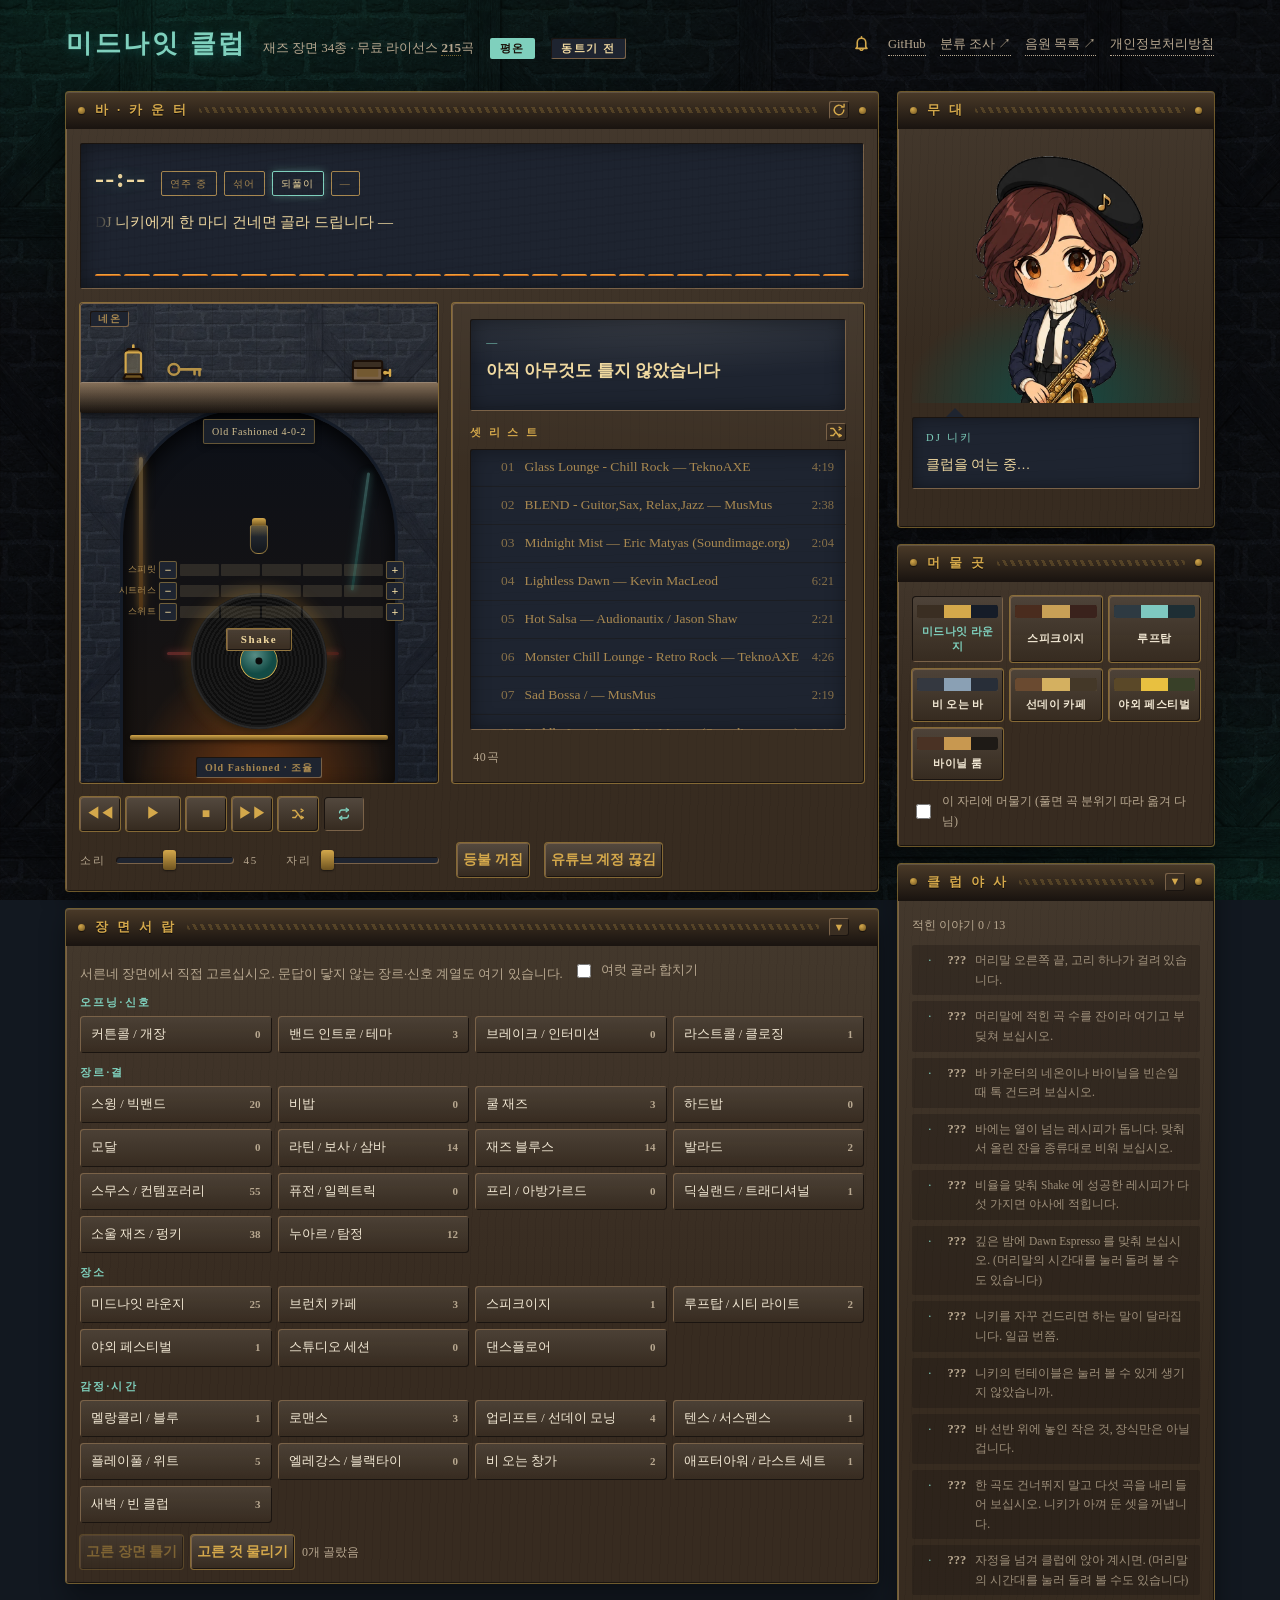
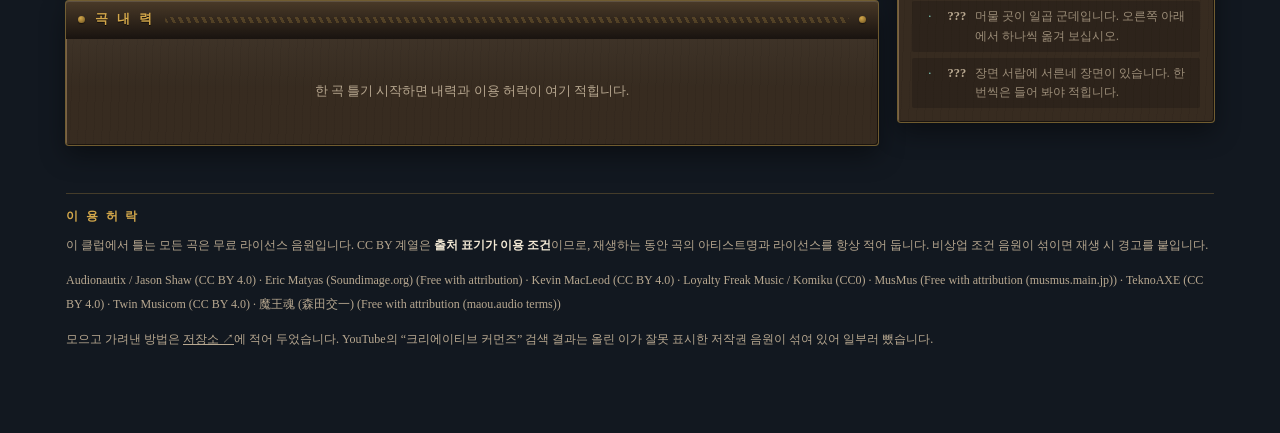
==== commit 91a85dd6: "Fix DJ art alpha/overlap, replace hearth with cocktail bar, expand catalog. Waist-up Nikki sprites w" ====
--- a/index.html
+++ b/index.html
@@ -63,10 +63,10 @@
 
   <main id="main">
 
-    <!-- 바 난로와 셋리스트 대 -->
-    <section class="board" aria-label="바 난로">
+    <!-- 바 카운터와 셋리스트 대 -->
+    <section class="board" aria-label="바 카운터">
       <div class="board-head">
-        <span>바 · 난 로</span>
+        <span>바 · 카 운 터</span>
         <span class="rope" aria-hidden="true"></span>
         <button class="board-btn" id="btn-shuffle-all" title="아무 곡이나 마흔 곡 뽑기" aria-label="아무 곡이나 마흔 곡 뽑기"><svg viewBox="0 0 16 16" width="14" height="14" aria-hidden="true" focusable="false" fill="none" stroke="currentColor" stroke-width="1.6" stroke-linecap="round" stroke-linejoin="round"><path d="M13.5 8a5.5 5.5 0 1 1-1.7-4"/><path d="M13.8 1.5v3h-3"/></svg></button>
       </div>
@@ -88,13 +88,13 @@
 
         <div class="hearth-row">
           <div class="hearth" id="hearth" role="button" tabindex="0"
-               aria-label="바 난로. 눌러서 불씨를 튀겨 봅니다.">
-            <span class="hearth-tag" id="hearth-tag">잉걸</span>
-            <!-- 맨틀 위의 태엽 오르골. 장식처럼 놓여 있지만 감아 볼 수 있다.
+               aria-label="바 카운터. 네온을 톡 건드리거나 칵테일을 조율합니다.">
+            <span class="hearth-tag" id="hearth-tag">네온</span>
+            <!-- 선반 위의 태엽 오르골. 장식처럼 놓여 있지만 감아 볼 수 있다.
                  색이 CSS 변수를 물고 있어 머무는 곳을 따라간다. -->
             <!-- 등불 — 화면 켜두기의 상태이자 스위치. 아래 등불 단추와 같은 일을 한다. -->
             <button class="mantel-thing mantel-lantern" id="mantel-lantern" type="button"
-                    aria-pressed="false" aria-label="맨틀 위의 등불 — 화면 켜두기"
+                    aria-pressed="false" aria-label="선반 위의 등불 — 화면 켜두기"
                     title="등불 — 켜 두면 재생하는 동안 화면이 꺼지지 않습니다">
               <svg viewBox="0 0 26 38" aria-hidden="true">
                 <path d="M13 2v4" stroke="var(--metal)" stroke-width="2.4" stroke-linecap="round"/>
@@ -108,7 +108,7 @@
             </button>
             <!-- 놋쇠 열쇠 — 유튜브 계정 연결의 상태이자 스위치. 꽂혀 있으면 연결. -->
             <button class="mantel-thing mantel-key" id="mantel-key" type="button"
-                    aria-pressed="false" aria-label="맨틀 위의 열쇠 — 유튜브 계정 연결"
+                    aria-pressed="false" aria-label="선반 위의 열쇠 — 유튜브 계정 연결"
                     title="놋쇠 열쇠 — 유튜브 계정 연결. 프리미엄이면 광고가 빠집니다">
               <svg viewBox="0 0 40 16" aria-hidden="true">
                 <circle cx="8" cy="8" r="5.4" fill="none" stroke="var(--metal)" stroke-width="2.6"/>
@@ -117,7 +117,7 @@
               </svg>
             </button>
             <button class="mantel-thing" id="mantel-thing" type="button"
-                    aria-label="맨틀 위의 태엽 오르골" title="맨틀 위의 작은 상자">
+                    aria-label="선반 위의 태엽 오르골" title="선반 위의 작은 상자">
               <svg viewBox="0 0 44 32" aria-hidden="true">
                 <rect x="4" y="12" width="30" height="16" rx="2"
                       fill="var(--wood-light)" stroke="var(--ink)" stroke-width="2"/>
@@ -130,38 +130,30 @@
                 <path d="M42 17v6" stroke="var(--metal)" stroke-width="2.4" stroke-linecap="round"/>
               </svg>
             </button>
-            <!-- 불이 자리잡는 칸. 난로가 세로로 길어져도 이 칸의 비율은 고정이라
-                 장작·걸이대·음식의 자리가 흐트러지지 않는다. 남는 높이는 위쪽
-                 여유가 되어 불꽃이 아궁이 천장에 닿지 않는다. -->
-            <div class="firebox" aria-hidden="true">
-            <div class="sparks"><i></i><i></i><i></i><i></i></div>
-            <!-- 불멍용. 불꽃 세 모양을 다섯 자리에 놓되 장작을 사이에 끼운다 —
-                 큰 불은 장작 뒤에서 솟고 작은 불이 앞에서 핥아야 깊이가 생긴다.
-                 한 장을 반복하면 몇 초만 봐도 같은 실루엣이 도는 게 보인다. -->
-            <img class="embers" src="assets/art/hearth-embers.webp" alt="" aria-hidden="true" decoding="async">
-            <div class="fire back" aria-hidden="true">
-              <img class="f1" src="assets/art/hearth-flame-b.webp" alt="" decoding="async">
-              <img class="f2" src="assets/art/hearth-flame-a.webp" alt="" decoding="async">
-              <img class="f3" src="assets/art/hearth-flame-c.webp" alt="" decoding="async">
-            </div>
-            <img class="logs" src="assets/art/hearth-logs.webp" alt="" aria-hidden="true" decoding="async">
-            <div class="fire front" aria-hidden="true">
-              <img class="f4" src="assets/art/hearth-flame-a.webp" alt="" decoding="async">
-              <img class="f5" src="assets/art/hearth-flame-c.webp" alt="" decoding="async">
-            </div>
-            <!-- 꼬치걸이대. 음식이 공중에 뜨지 않게 받친다. 머무는 곳에 따라
-                 쇠 빛이 같이 변해야 해서 그림이 아니라 CSS 로 그린다. -->
-            <div class="spit" aria-hidden="true"><i class="bar"></i><i class="leg l"></i><i class="leg r"></i></div>
-            <div class="roast" id="roast"></div>
-            </div><!-- /firebox -->
-            <!-- 난로 그 자리에서 뜨는 한마디. 휴대폰에서는 니키의 말칸이 화면
-                 밖에 있어서, 먹었는지 덜 익었는지를 여기서 바로 알려 준다. -->
+            <!-- 네온·바이닐·칵테일 레일이 자리잡는 칸. 카운터 비율이 고정이라
+                 안쪽 %% 가 흐트러지지 않는다. -->
+            <div class="firebox barbox">
+              <div class="neon-tubes" aria-hidden="true">
+                <i class="tube t-amber"></i>
+                <i class="tube t-teal"></i>
+                <i class="tube t-crimson"></i>
+              </div>
+              <div class="sparks" aria-hidden="true"><i></i><i></i><i></i><i></i></div>
+              <div class="vinyl" aria-hidden="true">
+                <i class="vinyl-disc"></i>
+                <i class="vinyl-label"></i>
+              </div>
+              <div class="bar-rail" aria-hidden="true"></div>
+              <div class="roast" id="roast"></div>
+            </div><!-- /barbox -->
+            <!-- 카운터 그 자리에서 뜨는 한마디. 휴대폰에서는 니키의 말칸이 화면
+                 밖에 있어서, 조율·한 모금 반응을 여기서 바로 알려 준다. -->
             <span class="hearth-say" id="hearth-say" role="status" aria-live="polite"></span>
             <span class="hearth-dish" id="hearth-dish">빈 바</span>
           </div>
 
           <div class="lectern">
-            <!-- 셋리스트는 여기, 카드 아래 — 난로가 세로로 길어지며 남던 자리다 -->
+            <!-- 셋리스트는 여기, 카드 아래 — 카운터가 세로로 길어지며 남던 자리다 -->
             <div class="parchment" id="parchment">
               <span class="scene-name" id="pc-scene">—</span>
               <p class="song" id="pc-song">아직 아무것도 틀지 않았습니다</p>
--- a/assets/css/tavern.css
+++ b/assets/css/tavern.css
@@ -91,7 +91,7 @@
     url("../art/wall-stone.webp"),
     /* 밤이 되면 벽만 어두워진다 */
     linear-gradient(rgba(12, 6, 2, calc(.34 * var(--night))), rgba(12, 6, 2, calc(.34 * var(--night)))),
-    /* 바 난로와 창에서 오는 빛 */
+    /* 바와 창에서 오는 빛 */
     radial-gradient(90% 70% at 12% -6%, var(--accent-deep) 0%, transparent 60%),
     radial-gradient(80% 70% at 104% 108%, var(--accent-deep) 0%, transparent 56%),
     /* 나뭇결 두 겹 */
@@ -106,7 +106,7 @@
   transition: background-color 1.6s var(--ease);
 }
 
-/* 바 난로 불 — 밤에 가장자리를 데운다 */
+/* 바 네온 숨결 — 밤에 가장자리를 데운다 */
 body::after {
   content: "";
   position: fixed;
@@ -285,7 +285,7 @@
   transition: height .12s linear;
 }
 
-/* ── 바 난로: 재생 중이면 타오른다 ─────────────────────────────── */
+/* ── 바 카운터: 재생 중이면 네온·바이닐이 산다 ───────────────── */
 .hearth-row {
   display: grid;
   grid-template-columns: 1fr 1.15fr;
@@ -295,8 +295,6 @@
 
 .hearth {
   position: relative;
-  /* 세로로 길다. 불을 바라보라고 있는 자리라 정사각으로는 갑갑하다.
-     다만 너무 길면 위쪽이 빈 아치만 된다 — 그 높이는 걸이대를 올려서 쓴다. */
   aspect-ratio: 1 / 1.34;
   container-type: size;   /* .firebox 가 cqw/cqh 로 이 칸을 잰다 */
   border-radius: 3px;
@@ -304,7 +302,7 @@
   place-items: end center;
   overflow: hidden;
   cursor: pointer;
-  /* 벽난로를 두른 돌 — 벽과 같은 재질을 소축척으로 얹어 결을 맞춘다 */
+  /* 바 벽 — 돌결 + 어두운 목재 */
   background:
     url("../art/wall-stone.webp"),
     repeating-linear-gradient(0deg,  rgba(0,0,0,.10) 0 1px, transparent 1px 27px),
@@ -314,23 +312,20 @@
   background-blend-mode: soft-light, normal, normal, normal;
   box-shadow: var(--edge-out), var(--gilt);
 }
-/* 아궁이 — 안쪽으로 파인 아치 */
+/* 바 아치 — 안쪽으로 파인 공간. 네온이 여기서 숨 쉰다. */
 .hearth::before {
   content: "";
   position: absolute;
   left: 12%; right: 12%; bottom: 0;
   height: 78%;
   border-radius: 46% 46% 4px 4px / 34% 34% 4px 4px;
-  /* 아궁이 속 불빛. 밤이 깊을수록 짙어진다 — 한밤의 불멍이 이 재생기의 쓰임이다. */
   background:
     radial-gradient(70% 52% at 50% 100%,
-      color-mix(in srgb, var(--flame-low) calc(46% + 34% * var(--night)), transparent) 0%, transparent 66%),
-    linear-gradient(180deg, #120a06, #241408);
+      color-mix(in srgb, var(--flame-low) calc(28% + 40% * var(--night)), transparent) 0%, transparent 66%),
+    linear-gradient(180deg, #0c1018, #1a1410);
   box-shadow: inset 0 8px 20px rgba(0,0,0,.8), 0 0 0 3px var(--stone-dark);
 }
-/* 아궁이 위 맨틀 — 벽면을 가로지르는 선반. 예전에는 아치와 사이가 떠서
-   허공에 매달린 널빤지처럼 보였다. 어귀 꼭대기(위에서 22%)에 살짝 겹치게
-   내려 걸치면 벽에 박아 넣은 선반으로 읽힌다. */
+/* 바 선반 — 벽면을 가로지르는 맨틀 */
 .hearth::after {
   content: "";
   position: absolute;
@@ -345,13 +340,13 @@
 }
 .hearth:focus-visible { outline: 2px solid var(--accent); outline-offset: -2px; }
 
-/* 맨틀 위의 오르골 — 선반(top 16.5%) 위에 올라앉는다 */
+/* 선반 위의 오르골 — 선반(top 16.5%) 위에 올라앉는다 */
 .mantel-thing {
   position: absolute;
   top: 16.5%;
   right: 13%;
   width: clamp(30px, 12%, 46px);
-  translate: 0 -92%;          /* 바닥만 선반에 걸치고 몸은 위로 */
+  translate: 0 -92%;
   padding: 0;
   border: 0;
   background: transparent;
@@ -362,7 +357,6 @@
 }
 .mantel-thing svg { display: block; width: 100%; height: auto; }
 
-/* 등불 — 왼쪽. 켜지면 불꽃이 살고 유리가 물든다. */
 .mantel-lantern { left: 11%; right: auto; width: clamp(20px, 8%, 30px); }
 .mantel-lantern .lamp-flame { opacity: 0; transition: opacity .3s var(--ease); }
 .mantel-lantern[aria-pressed="true"] .lamp-flame { opacity: 1; }
@@ -371,7 +365,6 @@
           drop-shadow(0 0 8px color-mix(in srgb, var(--flame) 65%, transparent));
 }
 
-/* 놋쇠 열쇠 — 등불 옆. 꽂혀 있으면(연결) 홈의 붉은 보석이 빛난다. */
 .mantel-key { left: 24%; right: auto; width: clamp(26px, 11%, 42px); translate: 0 -130%; }
 .mantel-key .key-gem { opacity: .18; transition: opacity .3s var(--ease); }
 .mantel-key[aria-pressed="true"] .key-gem { opacity: 1; }
@@ -383,7 +376,6 @@
 .mantel-thing:hover { filter: drop-shadow(0 2px 3px rgba(0,0,0,.5))
   drop-shadow(0 0 7px color-mix(in srgb, var(--accent-glow) 55%, transparent)); }
 .mantel-thing:focus-visible { outline: 2px solid var(--accent); outline-offset: 2px; }
-/* 감을 때 태엽이 도는 느낌으로 까딱 */
 .mantel-thing.wound { animation: windUp .5s var(--ease); }
 @keyframes windUp {
   0%, 100% { rotate: 0deg; }
@@ -391,95 +383,111 @@
   65%      { rotate: 4deg; }
 }
 
-/* 장작 */
-/* 장작·잉걸·불꽃은 그림이다 (assets/art/hearth-*.webp).
-   흔들림은 그림에 굽지 않고 CSS 가 얹는다.
-
-   이 난로는 틀어 놓고 바라보라고 있는 것이라(불멍) 반복이 드러나면 안 된다.
-   그래서 불꽃을 세 모양으로 뽑아 다섯 자리에 뒤에서 앞으로 겹치고,
-   주기를 2.3 · 1.9 · 1.7 · 1.3 · 1.1 초로 서로 안 나누어떨어지게 두었다.
-   최소공배수가 길어 같은 모양이 다시 맞아떨어지는 데 한참 걸린다. */
-
-/* 잉걸 바닥 — 장작보다 넓고 낮게 깔려 밑동에서 새어 나온다.
-   불을 안 지핀 시간대에도 이것만은 남아 난로가 빈 상자로 보이지 않게 한다. */
-.embers {
-  position: absolute;
-  bottom: 4%;
+/* 네온 튜브 — amber / teal / crimson. 보라 AI-슬롭은 쓰지 않는다. */
+.neon-tubes {
+  position: absolute;
+  inset: 8% 10% 28% 10%;
+  z-index: 1;
+  pointer-events: none;
+}
+.tube {
+  position: absolute;
+  border-radius: 999px;
+  opacity: .35;
+  transition: opacity 1.1s var(--ease), filter 1.1s var(--ease);
+}
+.t-amber {
+  left: 8%; top: 12%; width: 4px; height: 62%;
+  background: linear-gradient(180deg, #ffd078, #c87818);
+  box-shadow: 0 0 6px #ffb445, 0 0 14px color-mix(in srgb, #ffb445 55%, transparent);
+}
+.t-teal {
+  right: 14%; top: 18%; width: 3px; height: 48%;
+  background: linear-gradient(180deg, #7ed4c8, #2a8a7e);
+  box-shadow: 0 0 6px #5ec4b4, 0 0 14px color-mix(in srgb, #5ec4b4 50%, transparent);
+  rotate: 8deg;
+}
+.t-crimson {
+  left: 18%; right: 22%; bottom: 8%; height: 3px;
+  background: linear-gradient(90deg, #e85050, #a02828);
+  box-shadow: 0 0 6px #e85050, 0 0 14px color-mix(in srgb, #e85050 45%, transparent);
+}
+.hearth.burning .tube { opacity: 1; }
+.hearth.burning .t-amber { animation: neonPulse 3.1s ease-in-out infinite; }
+.hearth.burning .t-teal  { animation: neonPulse 2.4s ease-in-out infinite .4s; }
+.hearth.burning .t-crimson { animation: neonPulse 2.8s ease-in-out infinite .9s; }
+@keyframes neonPulse {
+  0%, 100% { filter: brightness(1); opacity: 1; }
+  40%      { filter: brightness(1.15); opacity: .88; }
+  70%      { filter: brightness(.92); opacity: 1; }
+}
+
+/* 바이닐 — 재생 중 회전 */
+.vinyl {
+  position: absolute;
+  bottom: 14%;
   left: 50%;
   translate: -50% 0;
-  width: 44%;
-  z-index: 1;
+  width: 38%;
+  aspect-ratio: 1;
+  z-index: 3;
   pointer-events: none;
-  filter: drop-shadow(0 0 13px color-mix(in srgb, var(--flame) 50%, transparent));
-  animation: emberGlow 6.5s ease-in-out infinite;
-}
-@keyframes emberGlow { 0%, 100% { opacity: .72; } 50% { opacity: 1; } }
-.hearth.burning .embers { animation-duration: 4.2s; }
-
-.logs {
-  position: absolute;
-  bottom: 7%;
-  left: 50%;
-  translate: -50% 0;
-  width: 34%;
-  z-index: 3;
-  filter: drop-shadow(0 2px 4px rgba(0,0,0,.6));
+}
+.vinyl-disc {
+  position: absolute;
+  inset: 0;
+  border-radius: 50%;
+  background:
+    repeating-radial-gradient(circle at 50% 50%,
+      #1a1a1a 0 2px, #0e0e0e 2px 4px);
+  box-shadow:
+    inset 0 0 0 2px #2a2a2a,
+    0 4px 12px rgba(0,0,0,.65),
+    0 0 18px color-mix(in srgb, var(--flame) calc(18% + 30% * var(--night)), transparent);
+}
+.vinyl-label {
+  position: absolute;
+  left: 50%; top: 50%;
+  translate: -50% -50%;
+  width: 28%; aspect-ratio: 1;
+  border-radius: 50%;
+  background:
+    radial-gradient(circle at 40% 35%, color-mix(in srgb, var(--accent-glow) 40%, transparent), transparent 55%),
+    var(--accent-deep);
+  box-shadow: inset 0 0 0 1px var(--metal);
+}
+.vinyl-label::after {
+  content: "";
+  position: absolute;
+  left: 50%; top: 50%;
+  translate: -50% -50%;
+  width: 18%; aspect-ratio: 1;
+  border-radius: 50%;
+  background: #0a0a0a;
+}
+.hearth.burning .vinyl {
+  animation: vinylSpin 4.8s linear infinite;
+}
+@keyframes vinylSpin { to { rotate: 360deg; } }
+
+/* 바 레일 가로대 */
+.bar-rail {
+  position: absolute;
+  left: 14%; right: 14%;
+  bottom: 11%;
+  height: 5px;
+  z-index: 4;
+  border-radius: 2px;
+  background: linear-gradient(180deg, var(--metal), var(--metal-dark));
+  box-shadow: 0 2px 4px rgba(0,0,0,.55);
   pointer-events: none;
 }
 
-/* 불꽃 */
-.fire {
-  position: absolute;
-  bottom: 12%;
-  left: 50%;
-  translate: -50% 0;
-  width: 46%;
-  height: 44%;
-  opacity: .2;
-  pointer-events: none;
-  transition: opacity 1.1s var(--ease);
-}
-.fire.back  { z-index: 2; }   /* 장작 뒤에서 솟는 큰 불 */
-.fire.front { z-index: 4; }   /* 장작 앞을 핥는 작은 불 */
-.fire img {
-  position: absolute;
-  bottom: 0;
-  left: 50%;
-  width: auto;
-  transform-origin: 50% 100%;
-}
-/* 뒤에서 앞으로. 뒤는 크고 어둡고 느리게, 앞은 작고 밝고 빠르게 — 깊이가 생긴다. */
-/* 뒷불은 장작 뒤에서 은은히 받치는 몫이다. 너무 키우면 배경이 아니라
-   주인공이 되어 난로 전체가 불기둥처럼 보인다. */
-.fire .f1 { height: 74%; opacity: .42; translate: -50% 0; filter: saturate(.65) brightness(.66); }
-.fire .f2 { height: 60%; opacity: .5;  translate: -84% 0; filter: saturate(.8) brightness(.8); }
-.fire .f3 { height: 66%; opacity: .5;  translate: -16% 0; filter: saturate(.8) brightness(.8); }
-.fire .f4 { height: 56%;  opacity: .9; translate: -64% 0; }
-.fire .f5 { height: 44%;  opacity: 1;  translate: -32% 0; }
-
-.hearth.burning .fire { opacity: 1; }
-.hearth.burning .fire .f1 { animation: flickerA 2.3s ease-in-out infinite; }
-.hearth.burning .fire .f2 { animation: flickerB 1.9s ease-in-out infinite .3s; }
-.hearth.burning .fire .f3 { animation: flickerA 1.7s ease-in-out infinite .7s; }
-.hearth.burning .fire .f4 { animation: flickerB 1.3s ease-in-out infinite .2s; }
-.hearth.burning .fire .f5 { animation: flickerA 1.1s ease-in-out infinite .5s; }
-@keyframes flickerA {
-  0%, 100% { transform: scaleY(1) scaleX(1) skewX(0deg); }
-  28%      { transform: scaleY(1.16) scaleX(.9) skewX(4deg); }
-  62%      { transform: scaleY(.9) scaleX(1.08) skewX(-4deg); }
-}
-@keyframes flickerB {
-  0%, 100% { transform: scaleY(1) scaleX(1) skewX(0deg); }
-  35%      { transform: scaleY(.88) scaleX(1.1) skewX(-5deg); }
-  70%      { transform: scaleY(1.2) scaleX(.92) skewX(3deg); }
-}
-
-
-/* 잉걸 — 불씨가 위로 */
-.sparks { position: absolute; inset: 0; pointer-events: none; z-index: 3; }
+/* 네온 스파크 */
+.sparks { position: absolute; inset: 0; pointer-events: none; z-index: 5; }
 .sparks i {
   position: absolute;
-  bottom: 20%;
+  bottom: 28%;
   width: 3px; height: 3px;
   border-radius: 50%;
   background: var(--flame);
@@ -495,8 +503,8 @@
   12%  { opacity: 1; }
   100% { opacity: 0; transform: translateY(-190px) translateX(18px) scale(.4); }
 }
-/* 쿡 찔렀을 때 한 번 튀는 불씨 */
 .hearth.poked .sparks i { animation: rise 1.1s linear 1; }
+.hearth.poked .tube { filter: brightness(1.4); }
 
 .hearth-tag {
   position: absolute;
@@ -521,9 +529,9 @@
   flex-direction: column;
   justify-content: stretch;
   gap: 8px;
-  /* 높이는 난로가 정한다. height:0 이 없으면 셋리스트 마흔 줄이 그리드 줄
+  /* 높이는 카운터가 정한다. height:0 이 없으면 셋리스트 마흔 줄이 그리드 줄
      높이를 되정의해서(내용→줄→내용 순환) 판이 1800px 까지 자란다 —
-     내용을 줄 높이 계산에서 빼고, min-height 로 난로 높이만 받는다. */
+     내용을 줄 높이 계산에서 빼고, min-height 로 카운터 높이만 받는다. */
   height: 0;
   min-height: 100%;
   background:
@@ -1096,9 +1104,9 @@
   .hearth-row { grid-template-columns: 1fr; }
   /* 한 칸으로 내려오면 가로를 다 쓰게 된다. 납작하게 두면 불칸이 가운데
      작게 쪼그라들어 불멍이 안 되고, 그렇다고 정사각으로 두면 태블릿 폭에서
-     난로만 760px 이 된다. 정사각으로 두되 폭을 묶는다. */
+     카운터만 760px 이 된다. 정사각으로 두되 폭을 묶는다. */
   .hearth { aspect-ratio: 1 / 1; width: 100%; max-width: 420px; justify-self: center; }
-  /* 쌓인 판에서는 옆에 난로가 없다 — height:0 요령을 풀고 셋리스트만 높이를 묶는다 */
+  /* 쌓인 판에서는 옆에 카운터가 없다 — height:0 요령을 풀고 셋리스트만 높이를 묶는다 */
   .lectern { height: auto; min-height: 0; }
   .songlist { flex: none; max-height: 340px; }
   .sign-time { font-size: 23px; }
@@ -1122,10 +1130,6 @@
     transition-duration: .001ms !important;
   }
   .scroll > span { padding-left: 0; }
-  /* 불을 안 지폈어도 잉걸은 남아 있다 — 빈 상자로 보이지 않게 */
-.hearth .fire span:nth-child(1) { animation: emberBreath 4.5s ease-in-out infinite; }
-@keyframes emberBreath { 0%,100% { opacity: .4; } 50% { opacity: .62; } }
-.hearth.burning .fire { opacity: 1; }
 }
 
 /* 곡 내력의 대분류 표시 */
@@ -1134,156 +1138,219 @@
 .site-head .cup { cursor: pointer; border-bottom: 1px dotted color-mix(in srgb, var(--metal) 55%, transparent); }
 .site-head .cup:hover { color: var(--accent); }
 
-/* ── 바에 걸어 둔 것 ──────────────────────────────────────────
-   그림은 한 장만 두고, 익은 정도는 filter 로 낸다. */
-/* 불 세간이 들어앉는 칸. 난로 아래쪽에 붙고 비율이 고정이라,
-   난로가 세로로 길어져도 안쪽 %% 값들이 그대로 산다. */
-.firebox {
+/* ── 바 칵테일 레일·조율 UI ──────────────────────────────────── */
+/* 네온·바이닐·믹서가 들어앉는 칸. 카운터 아래쪽에 붙고 비율이 고정. */
+.firebox, .barbox {
   position: absolute;
   bottom: 0;
   left: 50%;
   translate: -50% 0;
-  /* 폭에 맞추되, 난로가 납작할 때(좁은 화면에서는 2/1 이다)는 높이에 맞춘다.
-     둘 중 작은 쪽을 따르므로 어느 모양에서도 비율이 무너지지 않는다.
-     92.6 = 100 / 1.08 */
   width: min(100cqw, 92.6cqh);
   aspect-ratio: 1 / 1.08;
   pointer-events: none;
-}
-
-/* 꼬치걸이대 — 두 다리 위에 가로대 하나. 음식은 이 가로대에 얹힌다.
-   가로대 높이가 곧 .roast 상자의 바닥이라, 둘을 같은 값(--spit-y)으로 묶어 둔다.
-   이 값은 **불꽃 끝보다 높아야 한다.** 44% 였을 때는 가장 큰 불꽃이 48% 까지
-   솟아서 음식이 불에 파묻혀 보였다. 불꽃은 흔들릴 때 51% 쯤까지 가므로
-   그보다 여유를 두고 잡는다 — 난로가 세로로 긴 덕에 남는 높이가 여기 쓰인다. */
-.firebox { --spit-y: 62%; }
-
-.spit {
-  position: absolute;
-  left: 50%;
-  translate: -50% 0;
-  bottom: 6%;
-  height: calc(var(--spit-y) - 6%);
-  width: 62%;
-  z-index: 5;
-  pointer-events: none;
-}
-.spit i {
-  position: absolute;
+  /* 음료 색 — 레시피 hue 가 고른다 */
+  --drink-amber: #e8a040;
+  --drink-gold: #ffc45c;
+  --drink-teal: #5ec4b4;
+  --drink-crimson: #e05050;
+  --drink-clear: color-mix(in srgb, var(--accent-glow) 55%, #fff 20%);
+  --drink-espresso: #5a3020;
+}
+
+.roast {
+  position: absolute;
+  left: 6%;
+  right: 6%;
+  top: 6%;
+  bottom: 16%;
+  z-index: 6;
+  pointer-events: auto;   /* 조율 단추는 눌러야 한다 */
+}
+
+.cocktail-desk {
+  display: flex;
+  flex-direction: column;
+  align-items: center;
+  gap: 4px;
+  height: 100%;
+  font-family: var(--font-display);
+}
+
+.recipe-card {
+  flex: none;
+  padding: 3px 8px;
+  max-width: 94%;
+  background: color-mix(in srgb, var(--sign-bg) 88%, #000 12%);
+  border: 1px solid color-mix(in srgb, var(--metal) 40%, transparent);
+  border-radius: 2px;
+  box-shadow: 0 2px 6px rgba(0,0,0,.4);
+}
+.rc-whisper {
+  display: block;
+  font-size: 10px;
+  letter-spacing: .06em;
+  color: var(--sign-ink);
+  white-space: nowrap;
+  overflow: hidden;
+  text-overflow: ellipsis;
+  opacity: .85;
+}
+
+.mixer {
+  flex: 1;
+  display: flex;
+  flex-direction: column;
+  align-items: center;
+  justify-content: center;
+  gap: 5px;
+  width: 100%;
+  min-height: 0;
+}
+.mixer[hidden] { display: none !important; }
+
+.shaker {
+  position: relative;
+  width: 22px;
+  height: 36px;
+  margin-bottom: 2px;
+}
+.shaker-cap {
+  position: absolute;
+  left: 4px; right: 4px; top: 0;
+  height: 8px;
+  border-radius: 3px 3px 1px 1px;
   background: linear-gradient(180deg, var(--metal), var(--metal-dark));
-  box-shadow: 0 1px 2px rgba(0,0,0,.65);
+}
+.shaker-body {
+  position: absolute;
+  left: 2px; right: 2px; top: 7px; bottom: 0;
+  border-radius: 2px 2px 8px 8px;
+  background:
+    linear-gradient(180deg, color-mix(in srgb, var(--metal) 35%, transparent), transparent 40%),
+    linear-gradient(180deg, #2a3038, #12161c);
+  border: 1px solid color-mix(in srgb, var(--metal) 55%, transparent);
+}
+.shaker.go { animation: shakeIt .5s var(--ease); }
+@keyframes shakeIt {
+  0%, 100% { transform: rotate(0) translateY(0); }
+  20% { transform: rotate(-12deg) translateY(-3px); }
+  40% { transform: rotate(10deg) translateY(2px); }
+  60% { transform: rotate(-8deg) translateY(-2px); }
+  80% { transform: rotate(6deg) translateY(1px); }
+}
+
+.meters {
+  display: flex;
+  flex-direction: column;
+  gap: 3px;
+  width: 92%;
+}
+.meter {
+  display: grid;
+  grid-template-columns: 42px 18px 1fr 18px;
+  align-items: center;
+  gap: 3px;
+}
+.m-lab {
+  font-size: 9px;
+  letter-spacing: .04em;
+  color: var(--sign-dim);
+  text-align: right;
+}
+.m-btn {
+  width: 18px; height: 18px;
+  padding: 0;
+  border: 1px solid color-mix(in srgb, var(--metal) 45%, transparent);
   border-radius: 2px;
-}
-.spit .bar { top: 0; left: 0; right: 0; height: 4px; }
-.spit .leg { top: 0; bottom: 0; width: 4px; }
-.spit .leg.l { left: 4%; }
-.spit .leg.r { right: 4%; }
-
-/* 걸린 것 */
-.roast {
-  position: absolute;
-  left: 50%;
-  bottom: var(--spit-y);
-  translate: -50% 0;
-  width: 62%;
-  height: 30%;
-  z-index: 6;
-  pointer-events: none;
-}
-/* 감자와 옥수수는 걸이대가 아니라 잉걸 위에 놓인다 (제 그림에 잿더미가 딸려 있다) */
-.roast[data-seat="ashes"] { bottom: 9%; }
-
-/* 냄비는 고리로 매달린다 — 얹히는 것과 반대로 가로대에서 아래로 내려간다.
-   그래서 상자를 뒤집어 가로대에 위를 붙이고 아래로 자란다. */
-.roast[data-seat="hang"] {
-  bottom: auto;
-  top: calc(100% - var(--spit-y));
-}
-.roast[data-seat="hang"] .dish { bottom: auto; top: 0; }
-
-/* 그림을 상자 바닥(=가로대)에 못 박되, 봉이 있는 것은 봉이 가로대에
-   걸리도록 제 키의 --rod-drop 만큼 아래로 내린다. 그림 바닥을 가로대에
-   앉히면 꼬치봉이 허공에 뜬다 — 봉으로 거는 물건은 봉이 기준이다.
-   (translate 의 Y%% 는 제 높이 기준이라 그림 크기가 변해도 따라온다.)
-   absolute + bottom:0 를 쓰는 이유: flex 정렬은 그림 크기가 잡히기 전의
-   계산에 기대서 휴대폰에서 떠 보인 적이 있다. */
-.roast .dish {
-  position: absolute;
-  bottom: 0;
-  left: 50%;
-  translate: -50% var(--rod-drop, 0%);
-  width: var(--dish-w, 60%);
+  background: var(--sign-bg);
+  color: var(--sign-ink);
+  font: 700 12px/1 var(--font-display);
+  cursor: pointer;
+}
+.m-btn:hover { color: var(--accent); border-color: var(--accent); }
+.segs {
+  display: flex;
+  gap: 2px;
+  height: 12px;
+}
+.seg {
+  flex: 1;
+  padding: 0;
+  border: 0;
+  border-radius: 1px;
+  background: color-mix(in srgb, var(--sign-ink) 12%, transparent);
+  cursor: pointer;
+}
+.seg.on {
+  background: linear-gradient(180deg, var(--flame), var(--flame-low));
+  box-shadow: 0 0 4px color-mix(in srgb, var(--flame) 45%, transparent);
+}
+.meter[data-ing="citrus"] .seg.on {
+  background: linear-gradient(180deg, #7ed4c8, #2a8a7e);
+  box-shadow: 0 0 4px color-mix(in srgb, #5ec4b4 45%, transparent);
+}
+.meter[data-ing="sweet"] .seg.on {
+  background: linear-gradient(180deg, #e87070, #a02828);
+  box-shadow: 0 0 4px color-mix(in srgb, #e85050 45%, transparent);
+}
+
+.btn-shake {
+  margin-top: 2px;
+  padding: 4px 14px;
+  border: 1px solid color-mix(in srgb, var(--metal) 55%, transparent);
+  border-radius: 2px;
+  background:
+    linear-gradient(180deg, rgba(255,255,255,.08), transparent),
+    var(--wood);
+  color: var(--sign-ink);
+  font: 700 11px/1.2 var(--font-display);
+  letter-spacing: .14em;
+  cursor: pointer;
+  box-shadow: var(--edge-out);
+}
+.btn-shake:hover {
+  color: var(--accent);
+  border-color: var(--accent);
+}
+
+.glass-rail {
+  flex: 1;
+  display: grid;
+  place-items: end center;
+  width: 100%;
+  min-height: 0;
+  padding-bottom: 4%;
+}
+.glass-rail[hidden] { display: none !important; }
+.glass-svg {
+  width: min(44%, 72px);
   height: auto;
-  object-fit: contain;
-  transform-origin: 50% calc(100% - var(--rod-drop, 0%));   /* 봉을 축으로 흔들린다 */
-  animation: dishHang 4.2s ease-in-out infinite;
-}
-/* 크기는 서로에 대해 정한다. 상자에 맞춰 늘리면 마시멜로가 통돼지만 해진다 —
-   가로대 너비를 100 으로 두고 각자 제 몫만큼만 차지하게 한다. */
-/* --rod-drop 은 그림에서 봉 아래에 남는 부분의 비율 (tools/make_hearth_art.mjs
-   를 돌린 뒤 알파가 전폭에 걸치는 행을 재면 나온다) */
-.roast[data-dish="pig"]         { --dish-w: 100%; --rod-drop: 50%; }
-.roast[data-dish="skewer"]      { --dish-w: 84%;  --rod-drop: 50%; }
-.roast[data-dish="fish"]        { --dish-w: 64%;  --rod-drop: 44%; }
-.roast[data-dish="marshmallow"] { --dish-w: 56%;  --rod-drop: 48%; }
-.roast[data-dish="corn"]        { --dish-w: 46%; }
-.roast[data-dish="cauldron"]    { --dish-w: 30%; }
-/* 잿더미에 놓인 것은 흔들리지 않는다 */
-.roast[data-seat="ashes"] .dish { animation: none; }
-@keyframes dishHang {
-  0%, 100% { transform: rotate(-1.4deg); }
-  50%      { transform: rotate(1.4deg); }
-}
-
-/* 익은 정도 */
-.roast[data-stage="raw"]     .dish { filter: drop-shadow(0 3px 5px rgba(0,0,0,.55)) saturate(.5) brightness(1.14); }
-.roast[data-stage="cooking"] .dish { filter: drop-shadow(0 3px 5px rgba(0,0,0,.55)) saturate(1); }
-/* sepia 를 섞어야 마시멜로처럼 흰 것도 노릇해 보인다 */
-.roast[data-stage="done"]    .dish {
-  filter: drop-shadow(0 0 7px color-mix(in srgb, var(--flame) 55%, transparent))
-          drop-shadow(0 3px 5px rgba(0,0,0,.55)) sepia(.38) saturate(1.5) brightness(1.02);
-}
-.roast[data-stage="burnt"]   .dish { filter: drop-shadow(0 3px 5px rgba(0,0,0,.55)) sepia(.6) saturate(.3) brightness(.34); }
-
-/* 다 익으면 살짝 들썩여 눈에 띄게 */
-.roast[data-stage="done"] .dish { animation: dishReady 1.9s ease-in-out infinite; }
-@keyframes dishReady {
-  0%, 100% { transform: rotate(-1.4deg) translateY(0); }
-  50%      { transform: rotate(1.4deg) translateY(-3px); }
-}
-
-/* 냄비 거품 */
-/* 냄비가 끓을 때 올라오는 거품. 예전에는 냄비 SVG 안의 원이었는데,
-   냄비가 그림이 되면서 난로 위에 따로 띄우는 점이 되었다. */
-.bub {
-  position: absolute;
-  bottom: 62%;                 /* 냄비 아가리 언저리 */
-  width: 6px; height: 6px;
-  border-radius: 50%;
-  background: var(--accent-glow);
-  opacity: 0;
-  pointer-events: none;
-}
-.bub1 { left: 44%; }
-.bub2 { left: 52%; width: 4px; height: 4px; }
-.bub3 { left: 58%; width: 5px; height: 5px; }
-.roast[data-stage="cooking"] .bub,
-.roast[data-stage="done"] .bub { animation: bubUp 2.2s ease-out infinite; }
-.bub2 { animation-delay: .7s !important; }
-.bub3 { animation-delay: 1.4s !important; }
-@keyframes bubUp {
-  0%   { opacity: 0; transform: translateY(0) scale(.5); }
-  25%  { opacity: .9; }
-  100% { opacity: 0; transform: translateY(-13px) scale(1.1); }
-}
-
-/* 먹을 수 있을 때만 손이 간다 */
+  filter: drop-shadow(0 3px 6px rgba(0,0,0,.55));
+  animation: glassIdle 2.4s ease-in-out infinite;
+}
+.glass-rail[data-stage="ready"] .glass-svg {
+  animation: glassReady 1.8s ease-in-out infinite;
+  filter: drop-shadow(0 0 8px color-mix(in srgb, var(--flame) 50%, transparent))
+          drop-shadow(0 3px 6px rgba(0,0,0,.55));
+}
+.glass-rail[data-stage="flat"] .glass-svg {
+  animation: none;
+  filter: drop-shadow(0 3px 5px rgba(0,0,0,.55)) saturate(.4) brightness(.7);
+}
+@keyframes glassIdle {
+  0%, 100% { transform: translateY(0); }
+  50% { transform: translateY(-2px); }
+}
+@keyframes glassReady {
+  0%, 100% { transform: translateY(0) rotate(-1deg); }
+  50% { transform: translateY(-4px) rotate(1deg); }
+}
+
 .hearth[data-bite="1"] { cursor: pointer; }
-.hearth[data-bite="1"] .roast { pointer-events: none; }
-
-/* 아직 덜 익어 못 먹는다 — 집으려다 만 것처럼 한 번 물러났다 온다.
-   먹었을 때는 이런 동작이 없다. 먹는 즉시 사라진다. */
-.roast.notyet .dish { animation: dishNotYet .6s var(--ease); }
+.hearth[data-bite="1"] .roast { pointer-events: none; } /* 마실 때는 카운터 클릭 */
+
+.roast.notyet .glass-svg,
+.roast.notyet .shaker { animation: dishNotYet .6s var(--ease); }
 @keyframes dishNotYet {
   0%        { transform: translateY(0)   rotate(0deg); }
   30%       { transform: translateY(-5px) rotate(-3deg); }
@@ -1291,7 +1358,6 @@
   100%      { transform: translateY(0)   rotate(0deg); }
 }
 
-/* 난로 그 자리에서 뜨는 한마디 — 팻말 위에 잠깐 떠올랐다 사라진다 */
 .hearth-say {
   position: absolute;
   left: 50%;
@@ -1315,7 +1381,6 @@
 }
 .hearth-say.show { opacity: 1; translate: -50% 0; }
 
-/* 난로 밑 안내 */
 .hearth-dish {
   position: absolute;
   bottom: 5px; left: 50%;
@@ -1358,15 +1423,14 @@
   -webkit-user-drag: none;
 }
 
-/* 상태별 그림은 지금 것만 보인다 */
-.bard-img { opacity: 0; transition: opacity .22s var(--ease); }
+/* 상태별 그림은 지금 것만 보인다.
+   idle 을 항상 깔아 두면(이전) 다른 상태가 반투명일 때 다리가 겹쳐 보인다. */
+.bard-img { opacity: 0; transition: opacity .22s var(--ease); z-index: 0; }
+.bard-img:not([data-for="idle"]) { z-index: 1; }
 [data-state="idle"] .bard-img[data-for="idle"],
 [data-state="talk"] .bard-img[data-for="talk"],
 [data-state="dig"]  .bard-img[data-for="dig"],
 [data-state="play"] .bard-img[data-for="play"] { opacity: 1; }
-/* 대응하는 그림이 없을 때를 대비해 idle 을 바닥에 깔아 둔다 */
-.bard-img[data-for="idle"] { opacity: 1; z-index: 0; }
-.bard-img:not([data-for="idle"]) { z-index: 1; }
 
 /* 그림·영상에도 숨쉬기와 흔들림을 얹는다 */
 .bard-art-image, .bard-art-video { transform-origin: 50% 92%; }
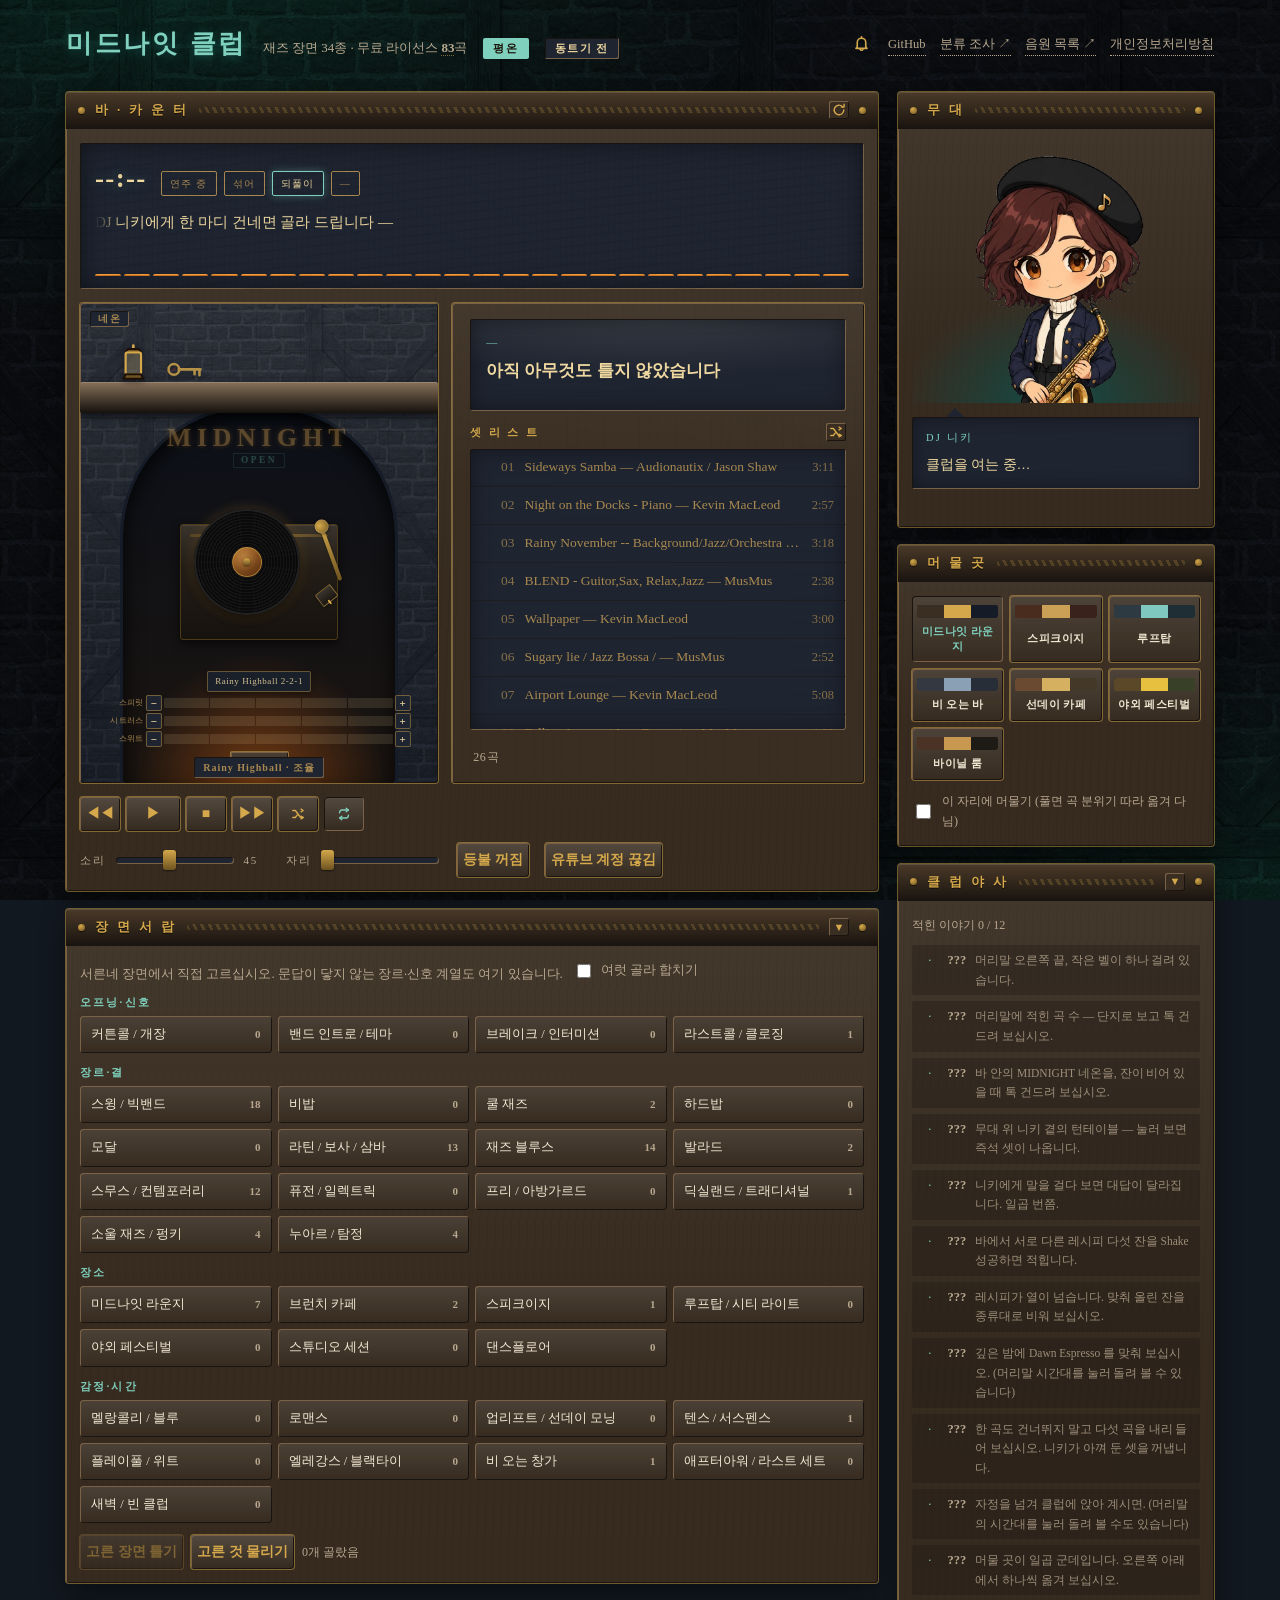
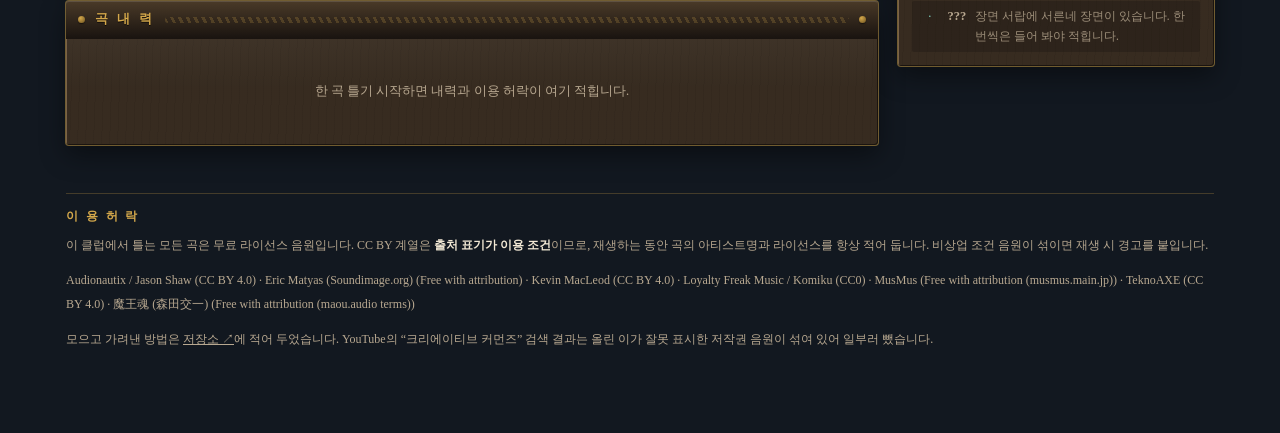
==== commit f1148c59: "Rebuild the cocktail bar around neon and a turntable, and replace RPG-overlapping secrets. Drop the " ====
--- a/index.html
+++ b/index.html
@@ -53,7 +53,7 @@
     <span class="mood-chip" id="mood-chip">평온</span>
     <button class="phase-chip" id="phase-chip" title="지금 클럽의 시각. 눌러서 바꿔 볼 수 있습니다.">—</button>
     <nav class="links">
-      <button class="doorbell" id="doorbell" title="문간 종을 울린다" aria-label="문간 종을 울린다"><svg viewBox="0 0 16 16" width="17" height="17" aria-hidden="true" fill="none" stroke="currentColor" stroke-width="1.5" stroke-linecap="round" stroke-linejoin="round"><path d="M4 11V7a4 4 0 0 1 8 0v4l1.2 1.6H2.8z"/><path d="M8 3V1.6"/><path d="M6.6 13.4a1.5 1.5 0 0 0 2.8 0"/></svg></button>
+      <button class="doorbell" id="doorbell" title="도어 차임을 울린다" aria-label="도어 차임을 울린다"><svg viewBox="0 0 16 16" width="17" height="17" aria-hidden="true" fill="none" stroke="currentColor" stroke-width="1.5" stroke-linecap="round" stroke-linejoin="round"><path d="M4 11V7a4 4 0 0 1 8 0v4l1.2 1.6H2.8z"/><path d="M8 3V1.6"/><path d="M6.6 13.4a1.5 1.5 0 0 0 2.8 0"/></svg></button>
       <a href="https://github.com/progh2/jazz-bgm-dj" target="_blank" rel="noopener">GitHub</a>
       <a href="https://github.com/progh2/jazz-bgm-dj/blob/main/jazz_bgm_by_scene.md" target="_blank" rel="noopener">분류 조사 ↗</a>
       <a href="https://github.com/progh2/jazz-bgm-dj/blob/main/jazz_bgm_free_playlist.md" target="_blank" rel="noopener">음원 목록 ↗</a>
@@ -90,8 +90,6 @@
           <div class="hearth" id="hearth" role="button" tabindex="0"
                aria-label="바 카운터. 네온을 톡 건드리거나 칵테일을 조율합니다.">
             <span class="hearth-tag" id="hearth-tag">네온</span>
-            <!-- 선반 위의 태엽 오르골. 장식처럼 놓여 있지만 감아 볼 수 있다.
-                 색이 CSS 변수를 물고 있어 머무는 곳을 따라간다. -->
             <!-- 등불 — 화면 켜두기의 상태이자 스위치. 아래 등불 단추와 같은 일을 한다. -->
             <button class="mantel-thing mantel-lantern" id="mantel-lantern" type="button"
                     aria-pressed="false" aria-label="선반 위의 등불 — 화면 켜두기"
@@ -116,34 +114,26 @@
                 <path d="M13 8h22M29 8v5M34 8v6" stroke="var(--metal)" stroke-width="2.6" stroke-linecap="round"/>
               </svg>
             </button>
-            <button class="mantel-thing" id="mantel-thing" type="button"
-                    aria-label="선반 위의 태엽 오르골" title="선반 위의 작은 상자">
-              <svg viewBox="0 0 44 32" aria-hidden="true">
-                <rect x="4" y="12" width="30" height="16" rx="2"
-                      fill="var(--wood-light)" stroke="var(--ink)" stroke-width="2"/>
-                <rect x="4" y="8" width="30" height="7" rx="2"
-                      fill="var(--wood)" stroke="var(--ink)" stroke-width="2"/>
-                <rect x="8" y="16" width="22" height="8" rx="1"
-                      fill="var(--metal-dark)" opacity=".55"/>
-                <circle cx="37" cy="20" r="3" fill="var(--metal)" stroke="var(--ink)" stroke-width="1.8"/>
-                <path d="M37 20h5" stroke="var(--metal)" stroke-width="2.4" stroke-linecap="round"/>
-                <path d="M42 17v6" stroke="var(--metal)" stroke-width="2.4" stroke-linecap="round"/>
-              </svg>
-            </button>
-            <!-- 네온·바이닐·칵테일 레일이 자리잡는 칸. 카운터 비율이 고정이라
-                 안쪽 %% 가 흐트러지지 않는다. -->
+            <!-- 네온 사인 · 턴테이블 · 칵테일 존. 카운터 비율이 고정이라 안쪽이 흐트러지지 않는다. -->
             <div class="firebox barbox">
-              <div class="neon-tubes" aria-hidden="true">
-                <i class="tube t-amber"></i>
-                <i class="tube t-teal"></i>
-                <i class="tube t-crimson"></i>
+              <div class="neon-sign" aria-hidden="true">
+                <span class="neon-word">MIDNIGHT</span>
+                <span class="neon-badge"><i class="nb-open">OPEN</i><i class="nb-live">LIVE</i></span>
               </div>
               <div class="sparks" aria-hidden="true"><i></i><i></i><i></i><i></i></div>
-              <div class="vinyl" aria-hidden="true">
-                <i class="vinyl-disc"></i>
-                <i class="vinyl-label"></i>
+              <div class="deck" aria-hidden="true">
+                <div class="deck-plinth"></div>
+                <div class="deck-platter">
+                  <i class="deck-grooves"></i>
+                  <i class="deck-label"></i>
+                  <i class="deck-spindle"></i>
+                </div>
+                <div class="deck-arm">
+                  <i class="arm-pivot"></i>
+                  <i class="arm-shaft"></i>
+                  <i class="arm-head"></i>
+                </div>
               </div>
-              <div class="bar-rail" aria-hidden="true"></div>
               <div class="roast" id="roast"></div>
             </div><!-- /barbox -->
             <!-- 카운터 그 자리에서 뜨는 한마디. 휴대폰에서는 니키의 말칸이 화면
--- a/assets/css/tavern.css
+++ b/assets/css/tavern.css
@@ -285,7 +285,7 @@
   transition: height .12s linear;
 }
 
-/* ── 바 카운터: 재생 중이면 네온·바이닐이 산다 ───────────────── */
+/* ── 바 카운터: 재생 중이면 네온·덱이 산다 ───────────────────── */
 .hearth-row {
   display: grid;
   grid-template-columns: 1fr 1.15fr;
@@ -340,7 +340,7 @@
 }
 .hearth:focus-visible { outline: 2px solid var(--accent); outline-offset: -2px; }
 
-/* 선반 위의 오르골 — 선반(top 16.5%) 위에 올라앉는다 */
+/* 선반 위의 등불·열쇠 — 선반(top 16.5%) 위에 올라앉는다 */
 .mantel-thing {
   position: absolute;
   top: 16.5%;
@@ -376,135 +376,244 @@
 .mantel-thing:hover { filter: drop-shadow(0 2px 3px rgba(0,0,0,.5))
   drop-shadow(0 0 7px color-mix(in srgb, var(--accent-glow) 55%, transparent)); }
 .mantel-thing:focus-visible { outline: 2px solid var(--accent); outline-offset: 2px; }
-.mantel-thing.wound { animation: windUp .5s var(--ease); }
-@keyframes windUp {
-  0%, 100% { rotate: 0deg; }
-  30%      { rotate: -6deg; }
-  65%      { rotate: 4deg; }
-}
-
-/* 네온 튜브 — amber / teal / crimson. 보라 AI-슬롭은 쓰지 않는다. */
-.neon-tubes {
-  position: absolute;
-  inset: 8% 10% 28% 10%;
-  z-index: 1;
+
+/* ── 네온 워드마크 — 아치 상단. amber/gold + teal. 보라 글로우 없음. ── */
+.neon-sign {
+  position: absolute;
+  left: 8%; right: 8%;
+  top: 4%;
+  height: 18%;
+  z-index: 4;
+  display: flex;
+  flex-direction: column;
+  align-items: center;
+  justify-content: center;
+  gap: 3%;
   pointer-events: none;
 }
-.tube {
-  position: absolute;
-  border-radius: 999px;
-  opacity: .35;
-  transition: opacity 1.1s var(--ease), filter 1.1s var(--ease);
-}
-.t-amber {
-  left: 8%; top: 12%; width: 4px; height: 62%;
-  background: linear-gradient(180deg, #ffd078, #c87818);
-  box-shadow: 0 0 6px #ffb445, 0 0 14px color-mix(in srgb, #ffb445 55%, transparent);
-}
-.t-teal {
-  right: 14%; top: 18%; width: 3px; height: 48%;
-  background: linear-gradient(180deg, #7ed4c8, #2a8a7e);
-  box-shadow: 0 0 6px #5ec4b4, 0 0 14px color-mix(in srgb, #5ec4b4 50%, transparent);
-  rotate: 8deg;
-}
-.t-crimson {
-  left: 18%; right: 22%; bottom: 8%; height: 3px;
-  background: linear-gradient(90deg, #e85050, #a02828);
-  box-shadow: 0 0 6px #e85050, 0 0 14px color-mix(in srgb, #e85050 45%, transparent);
-}
-.hearth.burning .tube { opacity: 1; }
-.hearth.burning .t-amber { animation: neonPulse 3.1s ease-in-out infinite; }
-.hearth.burning .t-teal  { animation: neonPulse 2.4s ease-in-out infinite .4s; }
-.hearth.burning .t-crimson { animation: neonPulse 2.8s ease-in-out infinite .9s; }
-@keyframes neonPulse {
-  0%, 100% { filter: brightness(1); opacity: 1; }
-  40%      { filter: brightness(1.15); opacity: .88; }
-  70%      { filter: brightness(.92); opacity: 1; }
-}
-
-/* 바이닐 — 재생 중 회전 */
-.vinyl {
-  position: absolute;
-  bottom: 14%;
+.neon-word {
+  font: 700 clamp(14px, 7.2cqw, 28px)/1 var(--font-display);
+  letter-spacing: .22em;
+  color: color-mix(in srgb, #ffc878 55%, #8a5a18 45%);
+  text-shadow:
+    0 0 4px color-mix(in srgb, #ffb445 40%, transparent),
+    0 0 10px color-mix(in srgb, #c87818 25%, transparent);
+  opacity: .42;
+  transition: opacity 1s var(--ease), color 1s var(--ease), text-shadow 1s var(--ease), filter 1s var(--ease);
+}
+.neon-badge {
+  position: relative;
+  display: inline-grid;
+  place-items: center;
+  padding: 2px 7px;
+  border: 1px solid color-mix(in srgb, #5ec4b4 35%, transparent);
+  border-radius: 1px;
+  font: 700 clamp(7px, 2.6cqw, 10px)/1 var(--font-display);
+  letter-spacing: .28em;
+  color: color-mix(in srgb, #7ed4c8 50%, #2a6a62 50%);
+  text-shadow: 0 0 4px color-mix(in srgb, #5ec4b4 30%, transparent);
+  opacity: .38;
+  transition: opacity 1s var(--ease), border-color 1s var(--ease), color 1s var(--ease),
+              text-shadow 1s var(--ease), box-shadow 1s var(--ease);
+}
+.neon-badge i { font-style: normal; grid-area: 1 / 1; }
+.nb-live { opacity: 0; }
+.hearth.burning .neon-word {
+  opacity: 1;
+  color: #ffd090;
+  text-shadow:
+    0 0 6px #ffb445,
+    0 0 16px color-mix(in srgb, #ffb445 55%, transparent),
+    0 0 28px color-mix(in srgb, #c87818 35%, transparent);
+  animation: neonBreathe 3.2s ease-in-out infinite;
+}
+.hearth.burning .neon-badge {
+  opacity: 1;
+  color: #9eecd8;
+  border-color: color-mix(in srgb, #5ec4b4 70%, transparent);
+  text-shadow: 0 0 6px #5ec4b4, 0 0 14px color-mix(in srgb, #5ec4b4 45%, transparent);
+  box-shadow: 0 0 10px color-mix(in srgb, #5ec4b4 30%, transparent);
+}
+.hearth.burning .nb-open { opacity: 0; }
+.hearth.burning .nb-live { opacity: 1; }
+@keyframes neonBreathe {
+  0%, 100% { filter: brightness(1); }
+  45%      { filter: brightness(1.12); }
+  70%      { filter: brightness(.94); }
+}
+@keyframes neonFlicker {
+  0%, 100% { filter: brightness(1.5); opacity: 1; }
+  12%      { filter: brightness(.55); opacity: .7; }
+  22%      { filter: brightness(1.6); opacity: 1; }
+  38%      { filter: brightness(.8); opacity: .85; }
+  48%      { filter: brightness(1.4); opacity: 1; }
+  70%      { filter: brightness(1.1); opacity: 1; }
+}
+
+/* ── 턴테이블 덱 — 중앙. 재생 중 플래터 회전 · 톤암 하강. ── */
+.deck {
+  position: absolute;
   left: 50%;
+  top: 26%;
   translate: -50% 0;
-  width: 38%;
-  aspect-ratio: 1;
+  width: 48%;
+  aspect-ratio: 1.15 / 1;
   z-index: 3;
   pointer-events: none;
 }
-.vinyl-disc {
+.deck-plinth {
+  position: absolute;
+  inset: 18% 4% 4% 4%;
+  border-radius: 3px;
+  background:
+    linear-gradient(180deg, rgba(255,255,255,.07), transparent 35%),
+    linear-gradient(180deg, #2a241c, #16120e);
+  border: 1px solid color-mix(in srgb, var(--metal-dark) 70%, #000);
+  box-shadow:
+    inset 0 1px 0 rgba(255,255,255,.08),
+    0 4px 10px rgba(0,0,0,.55);
+}
+.deck-plinth::before {
+  content: "";
+  position: absolute;
+  left: 6%; right: 6%; top: 8%;
+  height: 3px;
+  border-radius: 1px;
+  background: linear-gradient(90deg, var(--metal-dark), var(--metal), var(--metal-dark));
+  opacity: .55;
+}
+.deck-platter {
+  position: absolute;
+  left: 12%;
+  top: 8%;
+  width: 62%;
+  aspect-ratio: 1;
+  border-radius: 50%;
+  z-index: 1;
+}
+.deck-grooves {
   position: absolute;
   inset: 0;
   border-radius: 50%;
   background:
+    radial-gradient(circle at 50% 50%,
+      #1c1c1c 0 11%, transparent 11.5%),
     repeating-radial-gradient(circle at 50% 50%,
-      #1a1a1a 0 2px, #0e0e0e 2px 4px);
+      #141414 0 1.5px, #0a0a0a 1.5px 3px);
   box-shadow:
-    inset 0 0 0 2px #2a2a2a,
-    0 4px 12px rgba(0,0,0,.65),
-    0 0 18px color-mix(in srgb, var(--flame) calc(18% + 30% * var(--night)), transparent);
-}
-.vinyl-label {
+    inset 0 0 0 2px #222,
+    0 3px 8px rgba(0,0,0,.6),
+    0 0 14px color-mix(in srgb, var(--flame) calc(10% + 22% * var(--night)), transparent);
+}
+.deck-label {
   position: absolute;
   left: 50%; top: 50%;
   translate: -50% -50%;
   width: 28%; aspect-ratio: 1;
   border-radius: 50%;
   background:
-    radial-gradient(circle at 40% 35%, color-mix(in srgb, var(--accent-glow) 40%, transparent), transparent 55%),
-    var(--accent-deep);
-  box-shadow: inset 0 0 0 1px var(--metal);
-}
-.vinyl-label::after {
-  content: "";
+    radial-gradient(circle at 38% 32%, color-mix(in srgb, #ffc878 35%, transparent), transparent 55%),
+    linear-gradient(145deg, #a86828, #5a3010);
+  box-shadow: inset 0 0 0 1px color-mix(in srgb, var(--metal) 60%, transparent);
+}
+.deck-spindle {
   position: absolute;
   left: 50%; top: 50%;
   translate: -50% -50%;
-  width: 18%; aspect-ratio: 1;
+  width: 7%; aspect-ratio: 1;
   border-radius: 50%;
-  background: #0a0a0a;
-}
-.hearth.burning .vinyl {
-  animation: vinylSpin 4.8s linear infinite;
-}
-@keyframes vinylSpin { to { rotate: 360deg; } }
-
-/* 바 레일 가로대 */
-.bar-rail {
-  position: absolute;
-  left: 14%; right: 14%;
-  bottom: 11%;
-  height: 5px;
-  z-index: 4;
+  background: linear-gradient(180deg, var(--metal), var(--metal-dark));
+  box-shadow: 0 1px 2px rgba(0,0,0,.5);
+  z-index: 2;
+}
+.hearth.burning .deck-platter {
+  animation: platterSpin 3.6s linear infinite;
+}
+@keyframes platterSpin { to { rotate: 360deg; } }
+
+/* 톤암 — idle: 주차 / burning: 바늘 하강 */
+.deck-arm {
+  position: absolute;
+  right: 6%;
+  top: 10%;
+  width: 38%;
+  height: 55%;
+  z-index: 2;
+  transform-origin: 82% 18%;
+  rotate: -38deg;
+  transition: rotate .85s cubic-bezier(.4, .1, .2, 1);
+}
+.hearth.burning .deck-arm { rotate: 8deg; }
+.arm-pivot {
+  position: absolute;
+  right: 8%; top: 8%;
+  width: 22%; aspect-ratio: 1;
+  border-radius: 50%;
+  background:
+    radial-gradient(circle at 40% 35%, var(--metal), var(--metal-dark));
+  box-shadow: 0 1px 3px rgba(0,0,0,.5), inset 0 0 0 1px rgba(255,255,255,.12);
+  z-index: 2;
+}
+.arm-shaft {
+  position: absolute;
+  right: 16%; top: 14%;
+  width: 4px;
+  height: 72%;
   border-radius: 2px;
   background: linear-gradient(180deg, var(--metal), var(--metal-dark));
-  box-shadow: 0 2px 4px rgba(0,0,0,.55);
-  pointer-events: none;
-}
-
-/* 네온 스파크 */
+  box-shadow: 0 1px 2px rgba(0,0,0,.4);
+  transform-origin: top center;
+  rotate: 18deg;
+}
+.arm-head {
+  position: absolute;
+  left: 8%; bottom: 4%;
+  width: 28%;
+  height: 18%;
+  border-radius: 2px 1px 2px 1px;
+  background: linear-gradient(180deg, #3a342c, #1a1612);
+  border: 1px solid color-mix(in srgb, var(--metal) 50%, transparent);
+  box-shadow: 0 1px 3px rgba(0,0,0,.45);
+}
+.arm-head::after {
+  content: "";
+  position: absolute;
+  left: 35%; bottom: -3px;
+  width: 2px; height: 5px;
+  background: var(--metal);
+  border-radius: 1px;
+}
+
+/* 네온 스파크 — 사인 근처에서 올라가며 깜빡 */
 .sparks { position: absolute; inset: 0; pointer-events: none; z-index: 5; }
 .sparks i {
   position: absolute;
-  bottom: 28%;
+  top: 14%;
   width: 3px; height: 3px;
   border-radius: 50%;
-  background: var(--flame);
+  background: #ffc878;
+  box-shadow: 0 0 4px #ffb445;
   opacity: 0;
 }
-.hearth.burning .sparks i { animation: rise 3.4s linear infinite; }
-.sparks i:nth-child(1) { left: 38%; animation-delay: 0s; }
-.sparks i:nth-child(2) { left: 50%; animation-delay: 1.1s; }
-.sparks i:nth-child(3) { left: 60%; animation-delay: 2.2s; }
-.sparks i:nth-child(4) { left: 45%; animation-delay: 1.7s; }
-@keyframes rise {
+.hearth.burning .sparks i { animation: neonSpark 3.4s linear infinite; }
+.sparks i:nth-child(1) { left: 28%; animation-delay: 0s; }
+.sparks i:nth-child(2) { left: 48%; animation-delay: 1.1s; }
+.sparks i:nth-child(3) { left: 62%; animation-delay: 2.2s; }
+.sparks i:nth-child(4) { left: 38%; animation-delay: 1.7s; }
+@keyframes neonSpark {
   0%   { opacity: 0; transform: translateY(0) translateX(0) scale(1); }
   12%  { opacity: 1; }
-  100% { opacity: 0; transform: translateY(-190px) translateX(18px) scale(.4); }
-}
-.hearth.poked .sparks i { animation: rise 1.1s linear 1; }
-.hearth.poked .tube { filter: brightness(1.4); }
+  100% { opacity: 0; transform: translateY(-70px) translateX(12px) scale(.35); }
+}
+.hearth.poked .sparks i { animation: neonSpark 1.1s linear 1; }
+.hearth.poked .neon-word {
+  animation: neonFlicker 1.1s linear 1;
+  opacity: 1;
+}
+.hearth.poked .neon-badge {
+  opacity: 1;
+  filter: brightness(1.35);
+}
 
 .hearth-tag {
   position: absolute;
@@ -1138,8 +1247,8 @@
 .site-head .cup { cursor: pointer; border-bottom: 1px dotted color-mix(in srgb, var(--metal) 55%, transparent); }
 .site-head .cup:hover { color: var(--accent); }
 
-/* ── 바 칵테일 레일·조율 UI ──────────────────────────────────── */
-/* 네온·바이닐·믹서가 들어앉는 칸. 카운터 아래쪽에 붙고 비율이 고정. */
+/* ── 바 칵테일 존 · 조율 UI ──────────────────────────────────── */
+/* 네온·덱·믹서가 들어앉는 칸. 카운터 아래쪽에 붙고 비율이 고정. */
 .firebox, .barbox {
   position: absolute;
   bottom: 0;
@@ -1157,29 +1266,31 @@
   --drink-espresso: #5a3020;
 }
 
+/* 칵테일 존 — 바박스 하단 1/3. 네온·덱과 겹치지 않게 */
 .roast {
   position: absolute;
-  left: 6%;
-  right: 6%;
-  top: 6%;
-  bottom: 16%;
+  left: 5%;
+  right: 5%;
+  top: 68%;
+  bottom: 3%;
   z-index: 6;
-  pointer-events: auto;   /* 조율 단추는 눌러야 한다 */
+  pointer-events: auto;
 }
 
 .cocktail-desk {
   display: flex;
   flex-direction: column;
   align-items: center;
-  gap: 4px;
+  justify-content: flex-end;
+  gap: 3px;
   height: 100%;
   font-family: var(--font-display);
 }
 
 .recipe-card {
   flex: none;
-  padding: 3px 8px;
-  max-width: 94%;
+  padding: 2px 7px;
+  max-width: 96%;
   background: color-mix(in srgb, var(--sign-bg) 88%, #000 12%);
   border: 1px solid color-mix(in srgb, var(--metal) 40%, transparent);
   border-radius: 2px;
@@ -1187,7 +1298,7 @@
 }
 .rc-whisper {
   display: block;
-  font-size: 10px;
+  font-size: 9px;
   letter-spacing: .06em;
   color: var(--sign-ink);
   white-space: nowrap;
@@ -1197,81 +1308,48 @@
 }
 
 .mixer {
-  flex: 1;
+  flex: none;
   display: flex;
   flex-direction: column;
   align-items: center;
-  justify-content: center;
-  gap: 5px;
+  gap: 3px;
   width: 100%;
-  min-height: 0;
 }
 .mixer[hidden] { display: none !important; }
-
-.shaker {
-  position: relative;
-  width: 22px;
-  height: 36px;
-  margin-bottom: 2px;
-}
-.shaker-cap {
-  position: absolute;
-  left: 4px; right: 4px; top: 0;
-  height: 8px;
-  border-radius: 3px 3px 1px 1px;
-  background: linear-gradient(180deg, var(--metal), var(--metal-dark));
-}
-.shaker-body {
-  position: absolute;
-  left: 2px; right: 2px; top: 7px; bottom: 0;
-  border-radius: 2px 2px 8px 8px;
-  background:
-    linear-gradient(180deg, color-mix(in srgb, var(--metal) 35%, transparent), transparent 40%),
-    linear-gradient(180deg, #2a3038, #12161c);
-  border: 1px solid color-mix(in srgb, var(--metal) 55%, transparent);
-}
-.shaker.go { animation: shakeIt .5s var(--ease); }
-@keyframes shakeIt {
-  0%, 100% { transform: rotate(0) translateY(0); }
-  20% { transform: rotate(-12deg) translateY(-3px); }
-  40% { transform: rotate(10deg) translateY(2px); }
-  60% { transform: rotate(-8deg) translateY(-2px); }
-  80% { transform: rotate(6deg) translateY(1px); }
-}
 
 .meters {
   display: flex;
   flex-direction: column;
-  gap: 3px;
-  width: 92%;
+  gap: 2px;
+  width: 94%;
 }
 .meter {
   display: grid;
-  grid-template-columns: 42px 18px 1fr 18px;
+  grid-template-columns: 36px 16px 1fr 16px;
   align-items: center;
-  gap: 3px;
+  gap: 2px;
 }
 .m-lab {
-  font-size: 9px;
+  font-size: 8px;
   letter-spacing: .04em;
   color: var(--sign-dim);
   text-align: right;
 }
 .m-btn {
-  width: 18px; height: 18px;
+  width: 16px; height: 16px;
   padding: 0;
   border: 1px solid color-mix(in srgb, var(--metal) 45%, transparent);
   border-radius: 2px;
   background: var(--sign-bg);
   color: var(--sign-ink);
-  font: 700 12px/1 var(--font-display);
+  font: 700 11px/1 var(--font-display);
   cursor: pointer;
 }
 .m-btn:hover { color: var(--accent); border-color: var(--accent); }
 .segs {
   display: flex;
-  gap: 2px;
-  height: 12px;
+  gap: 1px;
+  height: 10px;
 }
 .seg {
   flex: 1;
@@ -1295,15 +1373,15 @@
 }
 
 .btn-shake {
-  margin-top: 2px;
-  padding: 4px 14px;
+  margin-top: 1px;
+  padding: 3px 12px;
   border: 1px solid color-mix(in srgb, var(--metal) 55%, transparent);
   border-radius: 2px;
   background:
     linear-gradient(180deg, rgba(255,255,255,.08), transparent),
     var(--wood);
   color: var(--sign-ink);
-  font: 700 11px/1.2 var(--font-display);
+  font: 700 10px/1.2 var(--font-display);
   letter-spacing: .14em;
   cursor: pointer;
   box-shadow: var(--edge-out);
@@ -1311,6 +1389,14 @@
 .btn-shake:hover {
   color: var(--accent);
   border-color: var(--accent);
+}
+.btn-shake.go { animation: shakeIt .5s var(--ease); }
+@keyframes shakeIt {
+  0%, 100% { transform: rotate(0) translateY(0); }
+  20% { transform: rotate(-8deg) translateY(-2px); }
+  40% { transform: rotate(7deg) translateY(1px); }
+  60% { transform: rotate(-5deg) translateY(-1px); }
+  80% { transform: rotate(4deg) translateY(1px); }
 }
 
 .glass-rail {
@@ -1319,11 +1405,11 @@
   place-items: end center;
   width: 100%;
   min-height: 0;
-  padding-bottom: 4%;
+  padding-bottom: 2%;
 }
 .glass-rail[hidden] { display: none !important; }
 .glass-svg {
-  width: min(44%, 72px);
+  width: min(36%, 56px);
   height: auto;
   filter: drop-shadow(0 3px 6px rgba(0,0,0,.55));
   animation: glassIdle 2.4s ease-in-out infinite;
@@ -1350,7 +1436,7 @@
 .hearth[data-bite="1"] .roast { pointer-events: none; } /* 마실 때는 카운터 클릭 */
 
 .roast.notyet .glass-svg,
-.roast.notyet .shaker { animation: dishNotYet .6s var(--ease); }
+.roast.notyet .btn-shake { animation: dishNotYet .6s var(--ease); }
 @keyframes dishNotYet {
   0%        { transform: translateY(0)   rotate(0deg); }
   30%       { transform: translateY(-5px) rotate(-3deg); }
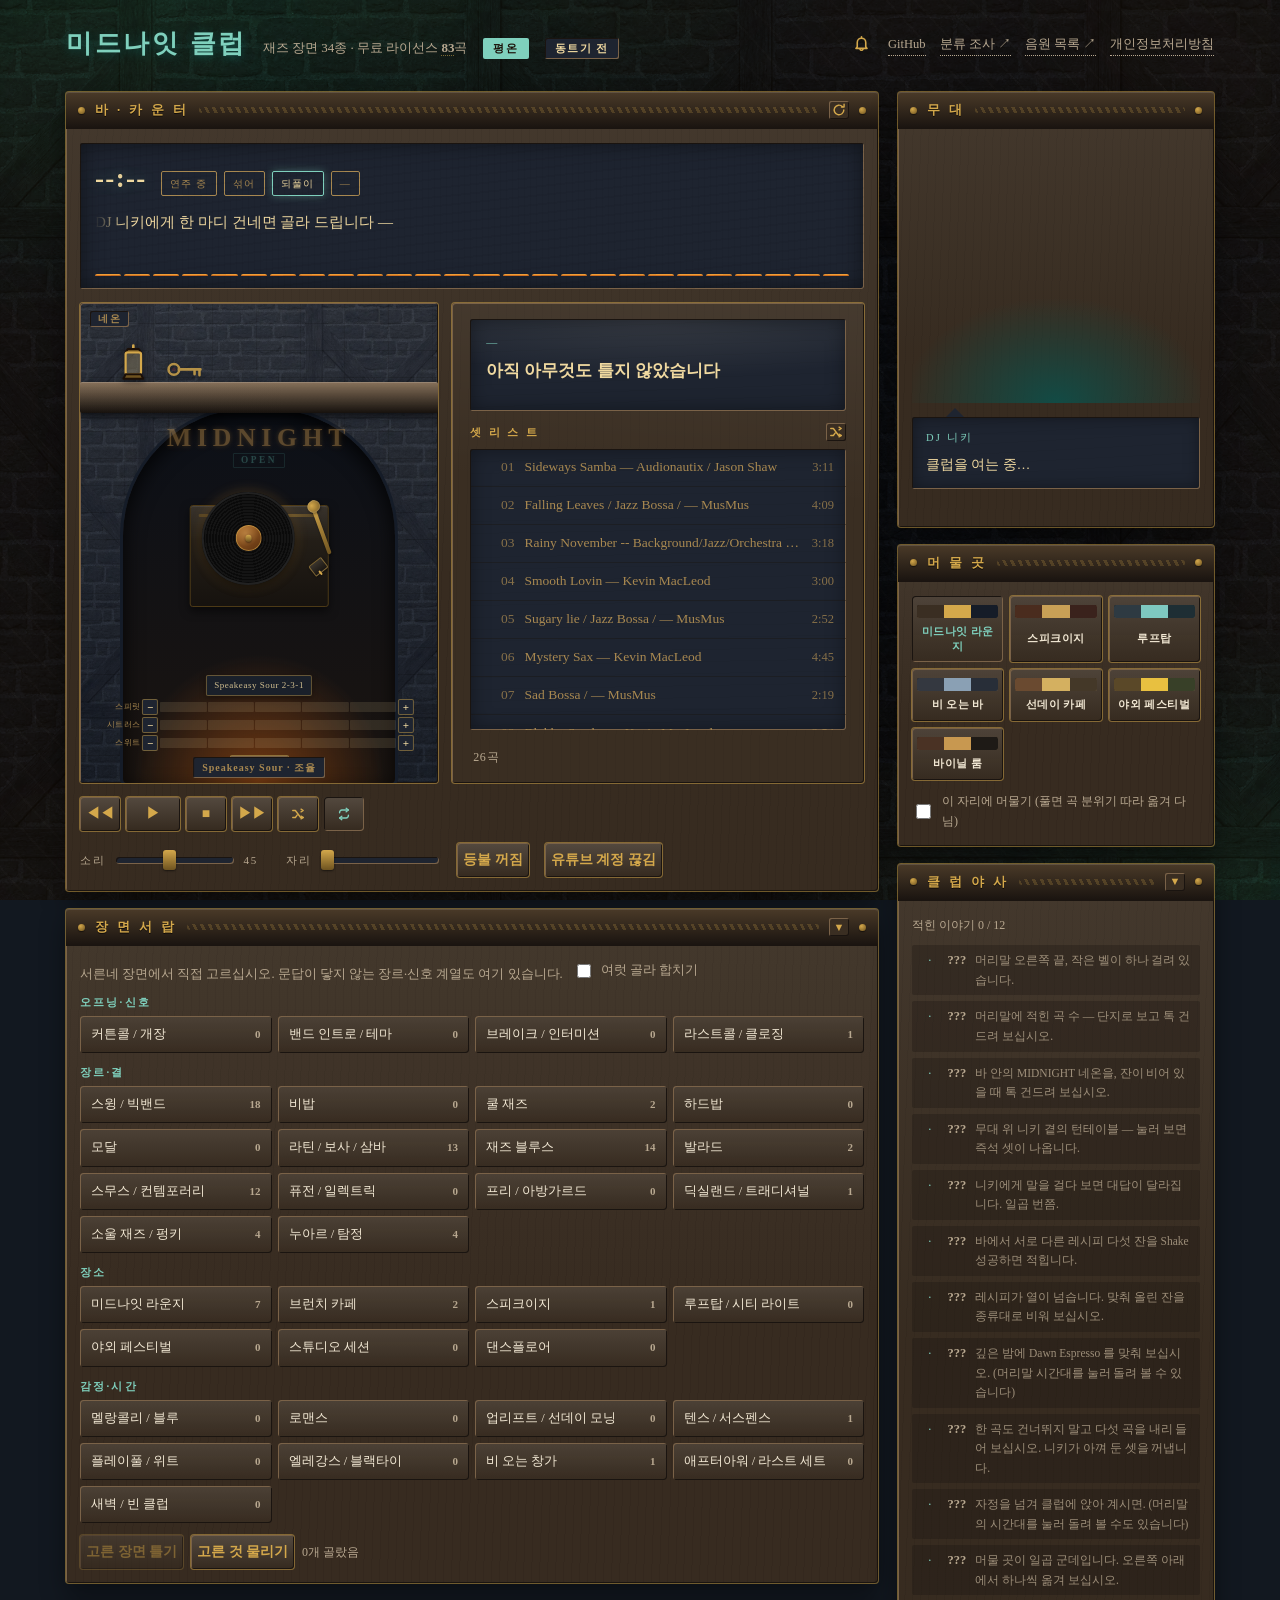
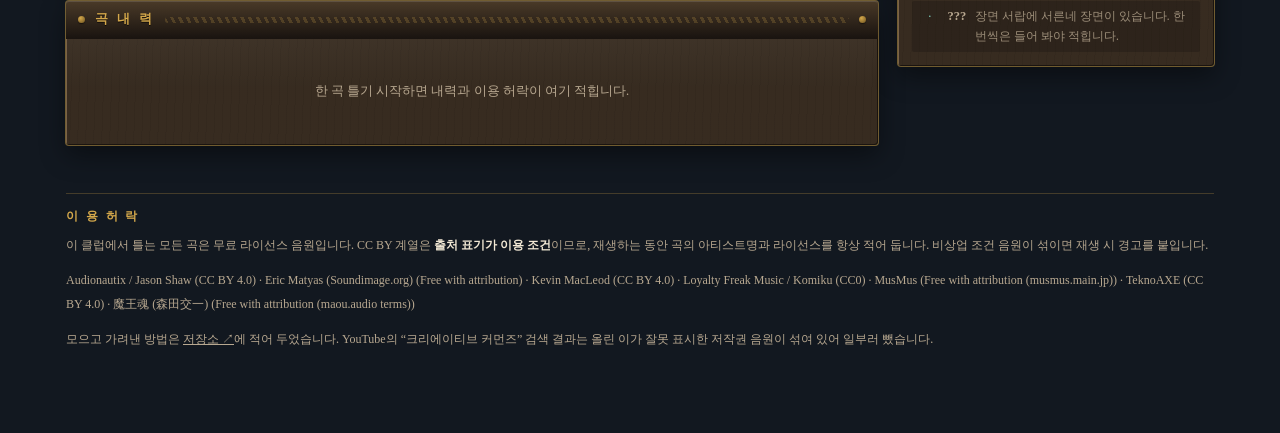
==== commit 08159396: "Fix post-deploy crash from cached app.js looking for the removed music box. Bust asset cache, harden" ====
--- a/index.html
+++ b/index.html
@@ -33,7 +33,7 @@
   upgrade-insecure-requests">
 <meta name="referrer" content="strict-origin-when-cross-origin">
 
-<link rel="stylesheet" href="assets/css/tavern.css">
+<link rel="stylesheet" href="assets/css/tavern.css?v=20260908a">
 <link rel="icon" href="data:image/svg+xml,<svg xmlns='http://www.w3.org/2000/svg' viewBox='0 0 32 32'><rect width='32' height='32' rx='4' fill='%2333200f'/><path d='M16 25c4 0 7-2.6 7-6 0-4.8-7-11-7-11S9 14.2 9 19c0 3.4 3 6 7 6z' fill='%23d8a544'/></svg>">
 </head>
 <body>
@@ -307,6 +307,6 @@
 </div>
 
 <script src="https://www.youtube.com/iframe_api"></script>
-<script type="module" src="assets/js/app.js"></script>
+<script type="module" src="assets/js/app.js?v=20260908a"></script>
 </body>
 </html>
--- a/assets/css/tavern.css
+++ b/assets/css/tavern.css
@@ -454,12 +454,16 @@
 .deck {
   position: absolute;
   left: 50%;
-  top: 26%;
+  top: 22%;
   translate: -50% 0;
-  width: 48%;
+  width: 42%;
   aspect-ratio: 1.15 / 1;
   z-index: 3;
   pointer-events: none;
+}
+.deck i {
+  display: block;
+  font-style: normal;
 }
 .deck-plinth {
   position: absolute;
@@ -1266,13 +1270,13 @@
   --drink-espresso: #5a3020;
 }
 
-/* 칵테일 존 — 바박스 하단 1/3. 네온·덱과 겹치지 않게 */
+/* 칵테일 존 — 바박스 하단. 네온·덱 아래, 조율 단추가 눌리게 */
 .roast {
   position: absolute;
-  left: 5%;
-  right: 5%;
-  top: 68%;
-  bottom: 3%;
+  left: 4%;
+  right: 4%;
+  top: 58%;
+  bottom: 2%;
   z-index: 6;
   pointer-events: auto;
 }
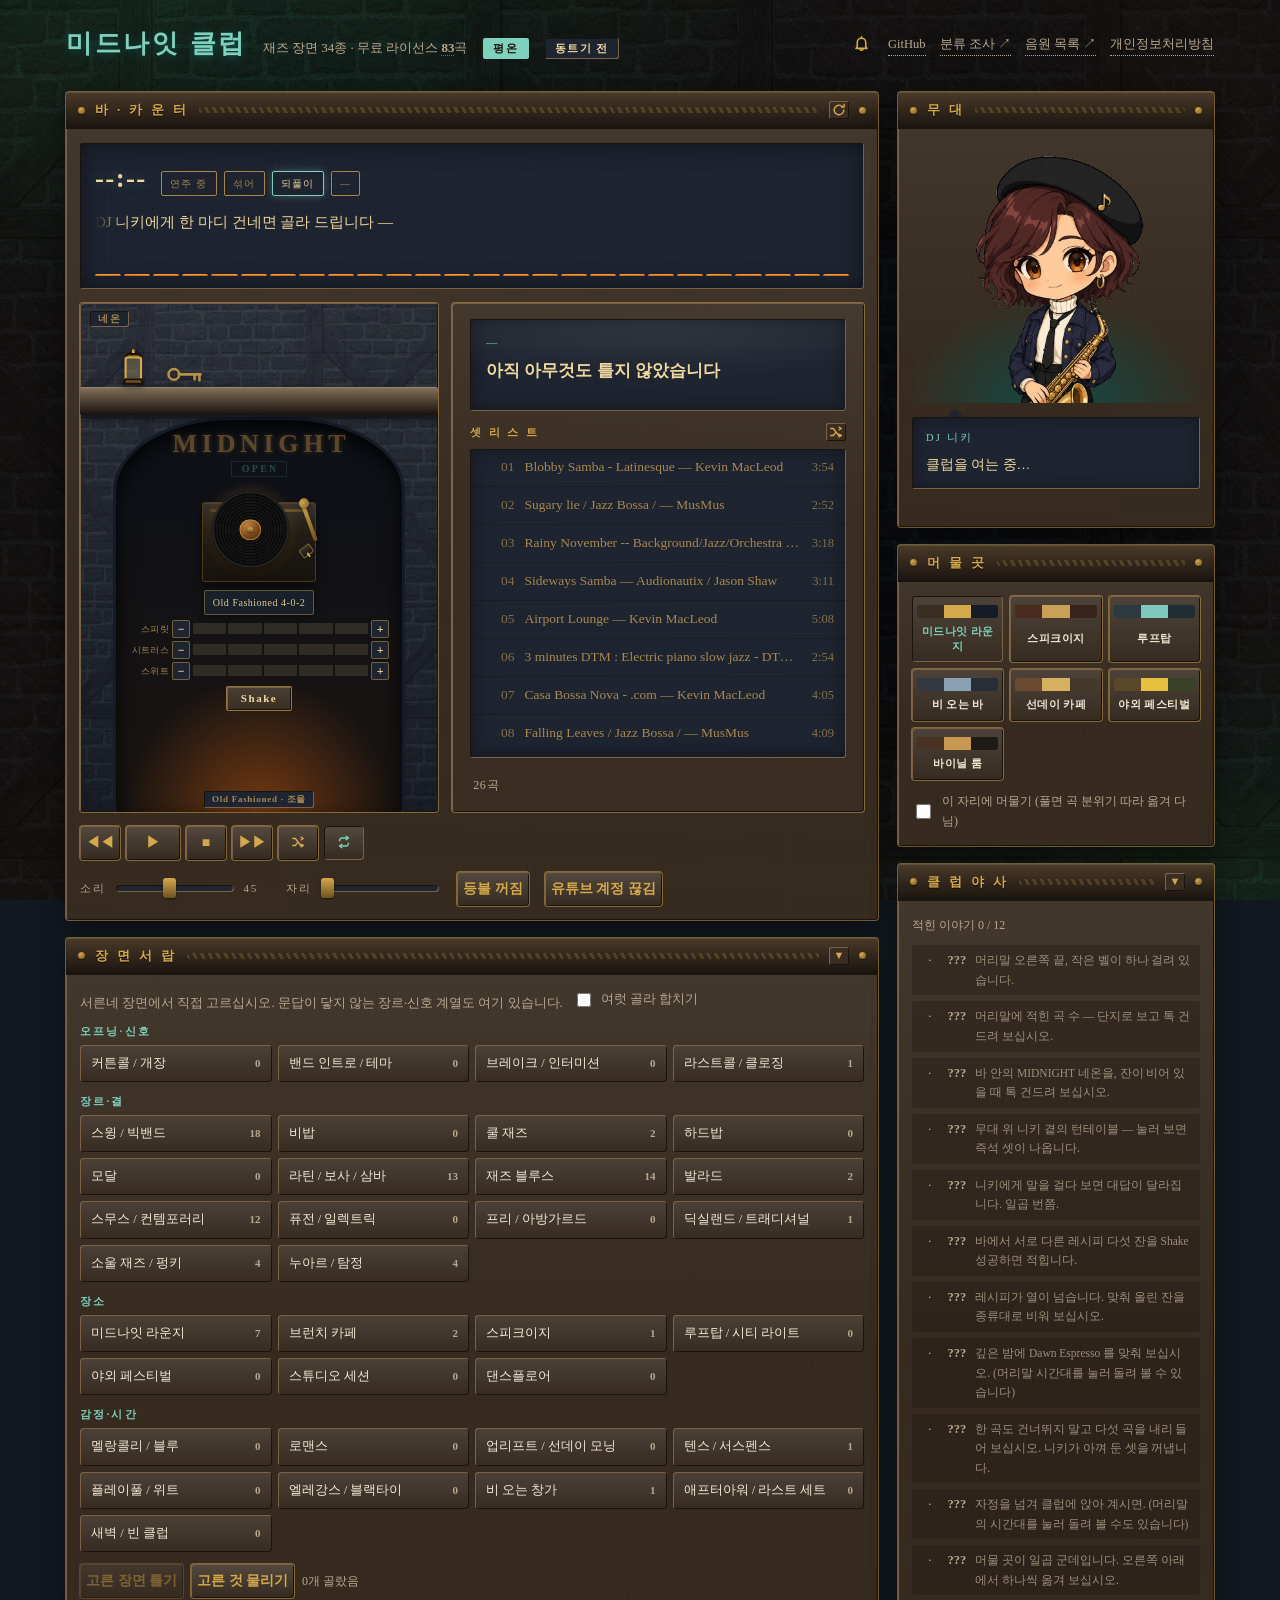
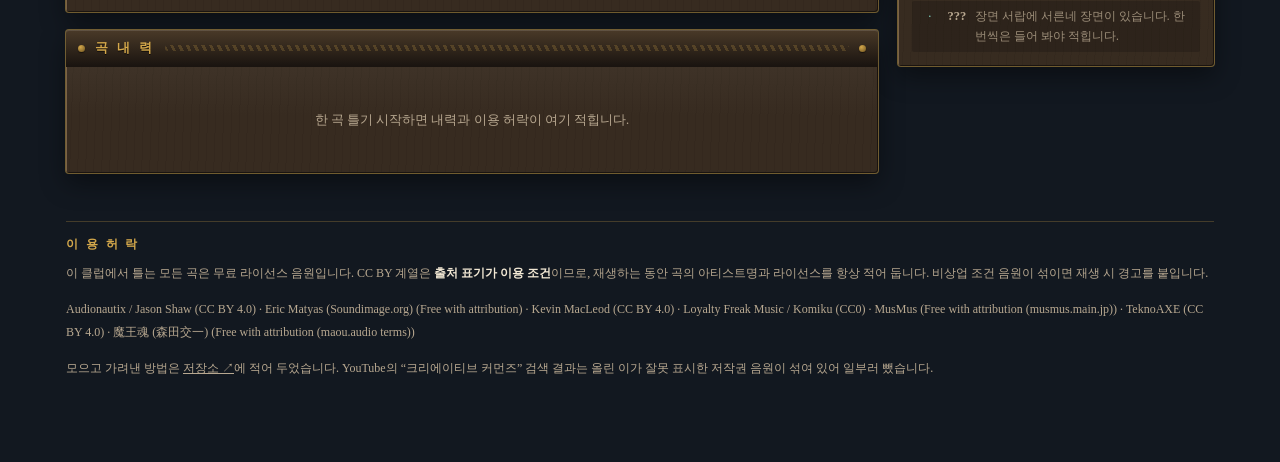
==== commit 50c1fb63: "Fix bar counter stacking so neon, deck, and cocktail sit in clear bands. Stop absolute overlap under" ====
--- a/index.html
+++ b/index.html
@@ -33,7 +33,7 @@
   upgrade-insecure-requests">
 <meta name="referrer" content="strict-origin-when-cross-origin">
 
-<link rel="stylesheet" href="assets/css/tavern.css?v=20260908a">
+<link rel="stylesheet" href="assets/css/tavern.css?v=20260908b">
 <link rel="icon" href="data:image/svg+xml,<svg xmlns='http://www.w3.org/2000/svg' viewBox='0 0 32 32'><rect width='32' height='32' rx='4' fill='%2333200f'/><path d='M16 25c4 0 7-2.6 7-6 0-4.8-7-11-7-11S9 14.2 9 19c0 3.4 3 6 7 6z' fill='%23d8a544'/></svg>">
 </head>
 <body>
@@ -307,6 +307,6 @@
 </div>
 
 <script src="https://www.youtube.com/iframe_api"></script>
-<script type="module" src="assets/js/app.js?v=20260908a"></script>
+<script type="module" src="assets/js/app.js?v=20260908b"></script>
 </body>
 </html>
--- a/assets/css/tavern.css
+++ b/assets/css/tavern.css
@@ -295,8 +295,8 @@
 
 .hearth {
   position: relative;
-  aspect-ratio: 1 / 1.34;
-  container-type: size;   /* .firebox 가 cqw/cqh 로 이 칸을 잰다 */
+  aspect-ratio: 1 / 1.42;
+  container-type: size;   /* .barbox 가 cqw 로 이 칸을 잰다 */
   border-radius: 3px;
   display: grid;
   place-items: end center;
@@ -312,13 +312,14 @@
   background-blend-mode: soft-light, normal, normal, normal;
   box-shadow: var(--edge-out), var(--gilt);
 }
-/* 바 아치 — 안쪽으로 파인 공간. 네온이 여기서 숨 쉰다. */
+/* 바 아치 — 선반 아래부터. 네온·덱·칵테일이 여기에 앉는다. */
 .hearth::before {
   content: "";
   position: absolute;
-  left: 12%; right: 12%; bottom: 0;
-  height: 78%;
-  border-radius: 46% 46% 4px 4px / 34% 34% 4px 4px;
+  left: 10%; right: 10%;
+  top: 23%;
+  bottom: 0;
+  border-radius: 40% 40% 3px 3px / 18% 18% 3px 3px;
   background:
     radial-gradient(70% 52% at 50% 100%,
       color-mix(in srgb, var(--flame-low) calc(28% + 40% * var(--night)), transparent) 0%, transparent 66%),
@@ -331,12 +332,13 @@
   position: absolute;
   left: 0; right: 0;
   top: 16.5%;
-  height: 6.5%;
+  height: 5.5%;
   border-radius: 2px;
   background:
     linear-gradient(180deg, rgba(255,255,255,.10), rgba(0,0,0,.14)),
     linear-gradient(180deg, var(--wood-light), var(--wood-dark));
   box-shadow: 0 3px 7px rgba(0,0,0,.55), inset 0 1px 0 rgba(255,255,255,.14);
+  z-index: 3;
 }
 .hearth:focus-visible { outline: 2px solid var(--accent); outline-offset: -2px; }
 
@@ -351,7 +353,7 @@
   border: 0;
   background: transparent;
   cursor: pointer;
-  z-index: 2;
+  z-index: 4;
   filter: drop-shadow(0 2px 3px rgba(0,0,0,.5));
   transition: filter .2s;
 }
@@ -377,23 +379,25 @@
   drop-shadow(0 0 7px color-mix(in srgb, var(--accent-glow) 55%, transparent)); }
 .mantel-thing:focus-visible { outline: 2px solid var(--accent); outline-offset: 2px; }
 
-/* ── 네온 워드마크 — 아치 상단. amber/gold + teal. 보라 글로우 없음. ── */
+/* ── 네온 워드마크 — 선반 아래 첫 구역. amber/gold + teal. ── */
 .neon-sign {
-  position: absolute;
-  left: 8%; right: 8%;
-  top: 4%;
-  height: 18%;
-  z-index: 4;
+  position: relative;
+  flex: 0 0 auto;
+  width: 100%;
+  min-height: 2.4em;
+  z-index: 2;
   display: flex;
   flex-direction: column;
   align-items: center;
   justify-content: center;
-  gap: 3%;
+  gap: 4px;
+  padding: 2px 0 0;
   pointer-events: none;
 }
 .neon-word {
-  font: 700 clamp(14px, 7.2cqw, 28px)/1 var(--font-display);
-  letter-spacing: .22em;
+  font: 700 clamp(15px, 8cqw, 26px)/1 var(--font-display);
+  letter-spacing: .18em;
+  padding-left: .18em; /* letter-spacing 시각 보정 */
   color: color-mix(in srgb, #ffc878 55%, #8a5a18 45%);
   text-shadow:
     0 0 4px color-mix(in srgb, #ffb445 40%, transparent),
@@ -405,11 +409,12 @@
   position: relative;
   display: inline-grid;
   place-items: center;
-  padding: 2px 7px;
+  padding: 2px 8px;
   border: 1px solid color-mix(in srgb, #5ec4b4 35%, transparent);
   border-radius: 1px;
-  font: 700 clamp(7px, 2.6cqw, 10px)/1 var(--font-display);
-  letter-spacing: .28em;
+  font: 700 clamp(7px, 2.8cqw, 10px)/1 var(--font-display);
+  letter-spacing: .22em;
+  padding-left: calc(8px + .22em);
   color: color-mix(in srgb, #7ed4c8 50%, #2a6a62 50%);
   text-shadow: 0 0 4px color-mix(in srgb, #5ec4b4 30%, transparent);
   opacity: .38;
@@ -450,15 +455,14 @@
   70%      { filter: brightness(1.1); opacity: 1; }
 }
 
-/* ── 턴테이블 덱 — 중앙. 재생 중 플래터 회전 · 톤암 하강. ── */
+/* ── 턴테이블 덱 — 가운데 소품. 재생 중 플래터 회전 · 톤암 하강. ── */
 .deck {
-  position: absolute;
-  left: 50%;
-  top: 22%;
-  translate: -50% 0;
-  width: 42%;
-  aspect-ratio: 1.15 / 1;
-  z-index: 3;
+  position: relative;
+  flex: 0 0 auto;
+  width: min(46%, 150px);
+  aspect-ratio: 1.2 / 1;
+  margin: 2px auto 0;
+  z-index: 2;
   pointer-events: none;
 }
 .deck i {
@@ -589,10 +593,16 @@
 }
 
 /* 네온 스파크 — 사인 근처에서 올라가며 깜빡 */
-.sparks { position: absolute; inset: 0; pointer-events: none; z-index: 5; }
+.sparks {
+  position: absolute;
+  left: 0; right: 0; top: 0;
+  height: 30%;
+  pointer-events: none;
+  z-index: 5;
+}
 .sparks i {
   position: absolute;
-  top: 14%;
+  top: 18%;
   width: 3px; height: 3px;
   border-radius: 50%;
   background: #ffc878;
@@ -607,7 +617,7 @@
 @keyframes neonSpark {
   0%   { opacity: 0; transform: translateY(0) translateX(0) scale(1); }
   12%  { opacity: 1; }
-  100% { opacity: 0; transform: translateY(-70px) translateX(12px) scale(.35); }
+  100% { opacity: 0; transform: translateY(-40px) translateX(10px) scale(.35); }
 }
 .hearth.poked .sparks i { animation: neonSpark 1.1s linear 1; }
 .hearth.poked .neon-word {
@@ -622,7 +632,7 @@
 .hearth-tag {
   position: absolute;
   top: 8px; left: 10px;
-  z-index: 2;
+  z-index: 5;
   padding: 3px 8px;
   background: var(--sign-bg);
   box-shadow: var(--edge-in);
@@ -1215,10 +1225,9 @@
   .site-head { order: -2; }
   .stage-side { order: -1; position: static; }
   .hearth-row { grid-template-columns: 1fr; }
-  /* 한 칸으로 내려오면 가로를 다 쓰게 된다. 납작하게 두면 불칸이 가운데
-     작게 쪼그라들어 불멍이 안 되고, 그렇다고 정사각으로 두면 태블릿 폭에서
-     카운터만 760px 이 된다. 정사각으로 두되 폭을 묶는다. */
-  .hearth { aspect-ratio: 1 / 1; width: 100%; max-width: 420px; justify-self: center; }
+  /* 모바일은 세로로 길게 — 네온·덱·조율이 한 칸에 겹치지 않게 */
+  .hearth { aspect-ratio: 1 / 1.55; width: 100%; max-width: 400px; justify-self: center; }
+  .deck { width: min(40%, 120px); }
   /* 쌓인 판에서는 옆에 카운터가 없다 — height:0 요령을 풀고 셋리스트만 높이를 묶는다 */
   .lectern { height: auto; min-height: 0; }
   .songlist { flex: none; max-height: 340px; }
@@ -1252,14 +1261,21 @@
 .site-head .cup:hover { color: var(--accent); }
 
 /* ── 바 칵테일 존 · 조율 UI ──────────────────────────────────── */
-/* 네온·덱·믹서가 들어앉는 칸. 카운터 아래쪽에 붙고 비율이 고정. */
+/* 선반 아래 아치 안 — 세로로 네온 / 덱 / 조율. 절대좌표 겹침 없음. */
 .firebox, .barbox {
   position: absolute;
-  bottom: 0;
-  left: 50%;
-  translate: -50% 0;
-  width: min(100cqw, 92.6cqh);
-  aspect-ratio: 1 / 1.08;
+  left: 12%;
+  right: 12%;
+  top: 24%;
+  bottom: 9%;
+  z-index: 2;
+  display: flex;
+  flex-direction: column;
+  align-items: center;
+  justify-content: flex-start;
+  gap: 4px;
+  padding: 4px 2px 2px;
+  box-sizing: border-box;
   pointer-events: none;
   /* 음료 색 — 레시피 hue 가 고른다 */
   --drink-amber: #e8a040;
@@ -1270,30 +1286,33 @@
   --drink-espresso: #5a3020;
 }
 
-/* 칵테일 존 — 바박스 하단. 네온·덱 아래, 조율 단추가 눌리게 */
+/* 칵테일 존 — 남은 세로 공간을 다 쓰고, Shake 가 잘리지 않게 */
 .roast {
-  position: absolute;
-  left: 4%;
-  right: 4%;
-  top: 58%;
-  bottom: 2%;
+  position: relative;
+  flex: 1 1 auto;
+  width: 100%;
+  min-height: 0;
   z-index: 6;
   pointer-events: auto;
+  display: flex;
+  flex-direction: column;
 }
 
 .cocktail-desk {
   display: flex;
   flex-direction: column;
   align-items: center;
-  justify-content: flex-end;
-  gap: 3px;
+  justify-content: flex-start;
+  gap: 5px;
+  width: 100%;
   height: 100%;
+  min-height: 0;
   font-family: var(--font-display);
 }
 
 .recipe-card {
   flex: none;
-  padding: 2px 7px;
+  padding: 3px 8px;
   max-width: 96%;
   background: color-mix(in srgb, var(--sign-bg) 88%, #000 12%);
   border: 1px solid color-mix(in srgb, var(--metal) 40%, transparent);
@@ -1302,13 +1321,13 @@
 }
 .rc-whisper {
   display: block;
-  font-size: 9px;
-  letter-spacing: .06em;
+  font-size: clamp(9px, 2.8cqw, 11px);
+  letter-spacing: .05em;
   color: var(--sign-ink);
   white-space: nowrap;
   overflow: hidden;
   text-overflow: ellipsis;
-  opacity: .85;
+  opacity: .9;
 }
 
 .mixer {
@@ -1316,7 +1335,7 @@
   display: flex;
   flex-direction: column;
   align-items: center;
-  gap: 3px;
+  gap: 4px;
   width: 100%;
 }
 .mixer[hidden] { display: none !important; }
@@ -1324,36 +1343,37 @@
 .meters {
   display: flex;
   flex-direction: column;
-  gap: 2px;
-  width: 94%;
+  gap: 3px;
+  width: 100%;
+  max-width: 260px;
 }
 .meter {
   display: grid;
-  grid-template-columns: 36px 16px 1fr 16px;
+  grid-template-columns: 40px 18px 1fr 18px;
   align-items: center;
-  gap: 2px;
+  gap: 3px;
 }
 .m-lab {
-  font-size: 8px;
+  font-size: clamp(8px, 2.4cqw, 10px);
   letter-spacing: .04em;
   color: var(--sign-dim);
   text-align: right;
 }
 .m-btn {
-  width: 16px; height: 16px;
+  width: 18px; height: 18px;
   padding: 0;
   border: 1px solid color-mix(in srgb, var(--metal) 45%, transparent);
   border-radius: 2px;
   background: var(--sign-bg);
   color: var(--sign-ink);
-  font: 700 11px/1 var(--font-display);
+  font: 700 12px/1 var(--font-display);
   cursor: pointer;
 }
 .m-btn:hover { color: var(--accent); border-color: var(--accent); }
 .segs {
   display: flex;
-  gap: 1px;
-  height: 10px;
+  gap: 2px;
+  height: 11px;
 }
 .seg {
   flex: 1;
@@ -1377,15 +1397,15 @@
 }
 
 .btn-shake {
-  margin-top: 1px;
-  padding: 3px 12px;
+  margin-top: 2px;
+  padding: 5px 14px;
   border: 1px solid color-mix(in srgb, var(--metal) 55%, transparent);
   border-radius: 2px;
   background:
     linear-gradient(180deg, rgba(255,255,255,.08), transparent),
     var(--wood);
   color: var(--sign-ink);
-  font: 700 10px/1.2 var(--font-display);
+  font: 700 11px/1.2 var(--font-display);
   letter-spacing: .14em;
   cursor: pointer;
   box-shadow: var(--edge-out);
@@ -1406,14 +1426,14 @@
 .glass-rail {
   flex: 1;
   display: grid;
-  place-items: end center;
+  place-items: center;
   width: 100%;
-  min-height: 0;
+  min-height: 48px;
   padding-bottom: 2%;
 }
 .glass-rail[hidden] { display: none !important; }
 .glass-svg {
-  width: min(36%, 56px);
+  width: min(42%, 64px);
   height: auto;
   filter: drop-shadow(0 3px 6px rgba(0,0,0,.55));
   animation: glassIdle 2.4s ease-in-out infinite;
@@ -1451,7 +1471,7 @@
 .hearth-say {
   position: absolute;
   left: 50%;
-  bottom: 13%;
+  bottom: 12%;
   translate: -50% 6px;
   max-width: 86%;
   padding: 5px 11px;
@@ -1466,25 +1486,26 @@
   box-shadow: 0 3px 9px rgba(0,0,0,.5);
   opacity: 0;
   pointer-events: none;
-  z-index: 7;
+  z-index: 8;
   transition: opacity .25s var(--ease), translate .25s var(--ease);
 }
 .hearth-say.show { opacity: 1; translate: -50% 0; }
 
+/* 상태 라벨 — 바 바닥 가장자리. 조율 UI 와 겹치지 않게 barbox 아래 */
 .hearth-dish {
   position: absolute;
-  bottom: 5px; left: 50%;
+  bottom: 4px; left: 50%;
   translate: -50% 0;
   z-index: 5;
-  padding: 3px 9px;
+  padding: 2px 8px;
   background: var(--sign-bg);
   box-shadow: var(--edge-in);
   border-radius: 2px;
-  font: 700 10px/1.5 var(--font-display);
-  letter-spacing: .1em;
+  font: 700 9px/1.4 var(--font-display);
+  letter-spacing: .08em;
   color: var(--sign-dim);
   white-space: nowrap;
-  max-width: 92%;
+  max-width: 88%;
   overflow: hidden;
   text-overflow: ellipsis;
 }
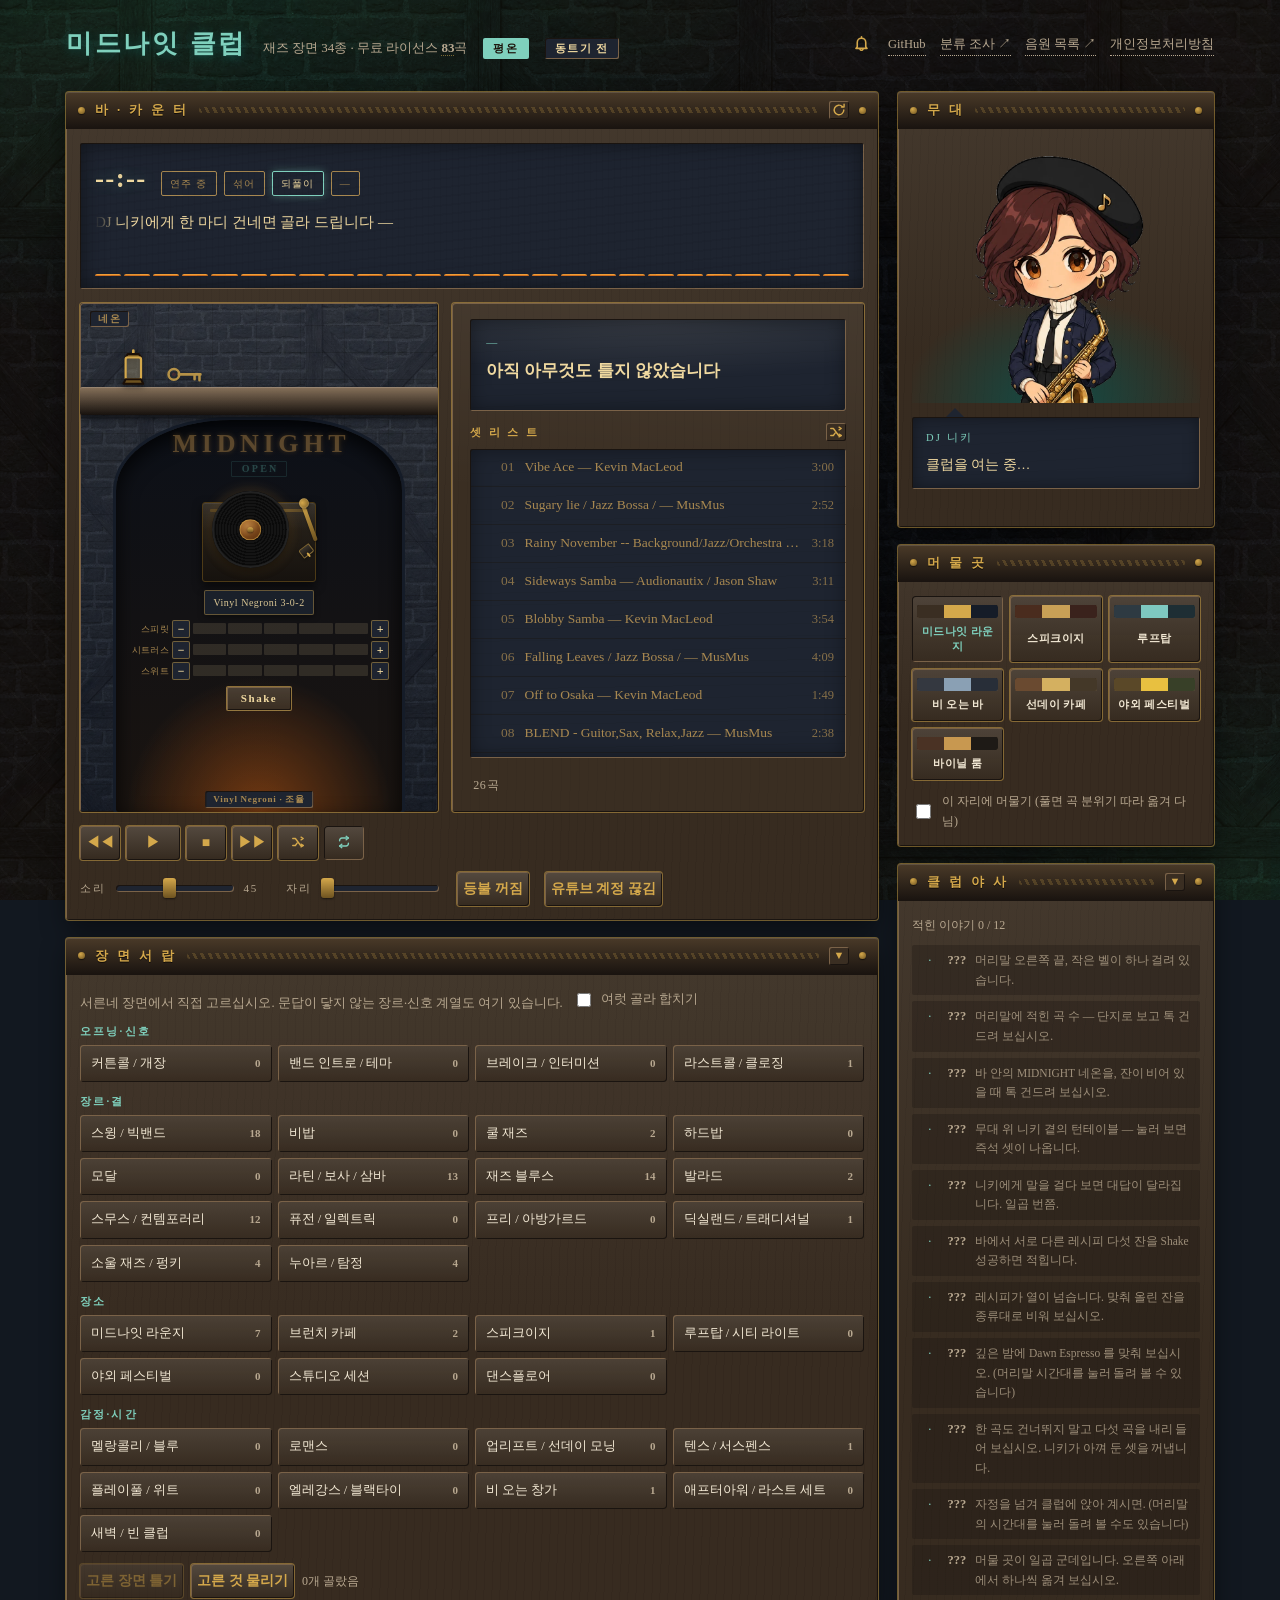
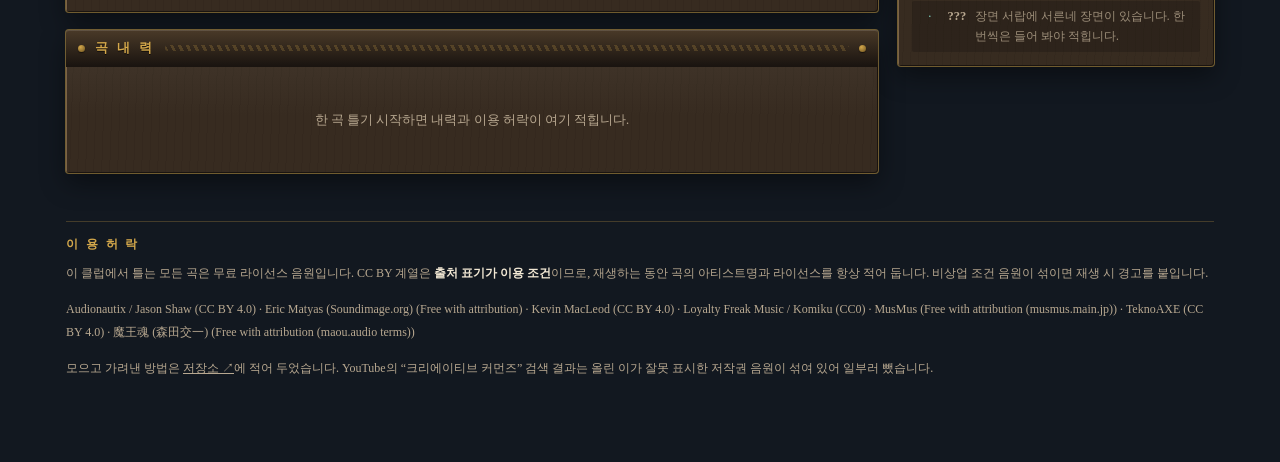
==== commit c34078b7: "Remove the mobile blue tap flash on the bar counter. Co-authored-by: Cursor <cursoragent@cursor.com>" ====
--- a/index.html
+++ b/index.html
@@ -33,7 +33,7 @@
   upgrade-insecure-requests">
 <meta name="referrer" content="strict-origin-when-cross-origin">
 
-<link rel="stylesheet" href="assets/css/tavern.css?v=20260908b">
+<link rel="stylesheet" href="assets/css/tavern.css?v=20260908c">
 <link rel="icon" href="data:image/svg+xml,<svg xmlns='http://www.w3.org/2000/svg' viewBox='0 0 32 32'><rect width='32' height='32' rx='4' fill='%2333200f'/><path d='M16 25c4 0 7-2.6 7-6 0-4.8-7-11-7-11S9 14.2 9 19c0 3.4 3 6 7 6z' fill='%23d8a544'/></svg>">
 </head>
 <body>
--- a/assets/css/tavern.css
+++ b/assets/css/tavern.css
@@ -75,6 +75,11 @@
   font-size: 15px;
   line-height: 1.7;
   transition: background-color 1.4s var(--ease), color .6s var(--ease);
+  -webkit-tap-highlight-color: transparent; /* 모바일 파란 터치 깜빡임 */
+}
+
+button, a, [role="button"], input, label, .seg {
+  -webkit-tap-highlight-color: transparent;
 }
 
 /* ── 벽: 돌을 쌓고 나뭇결을 얹는다 ─────────────────────────── */
